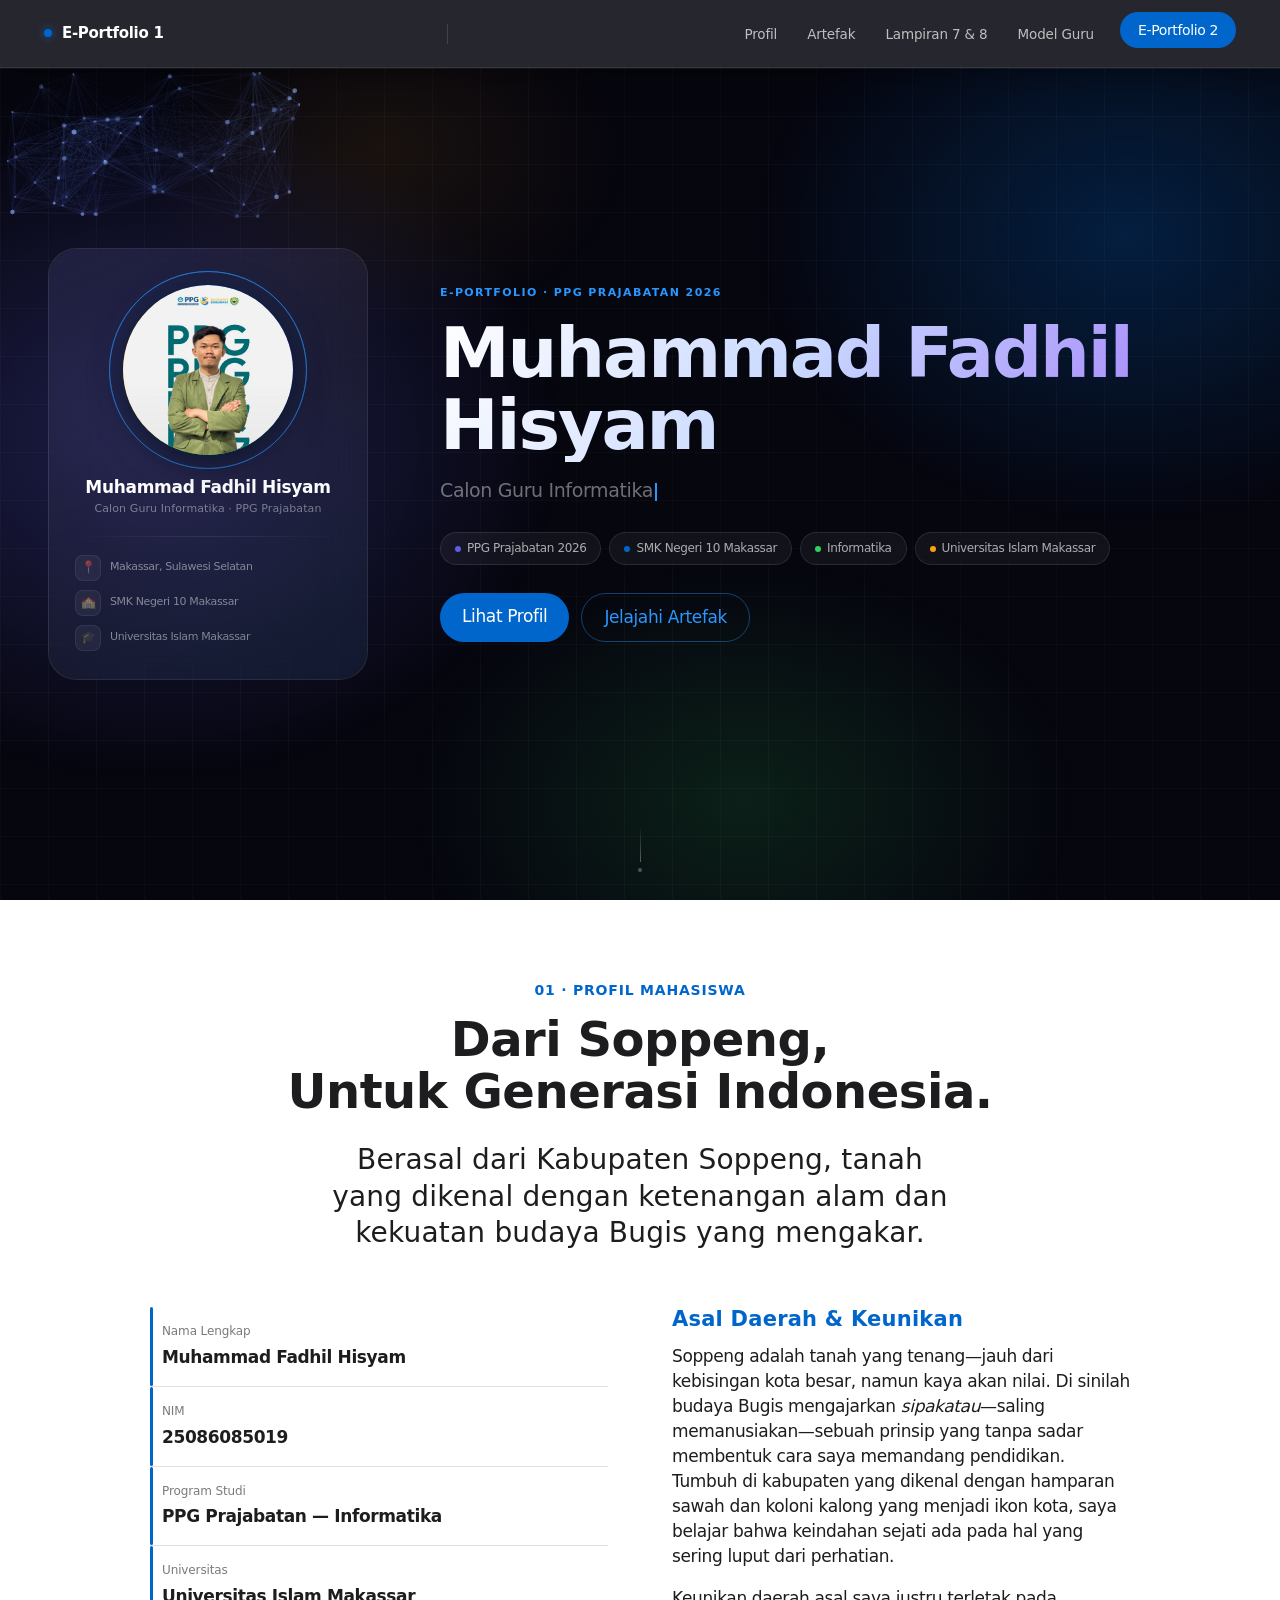
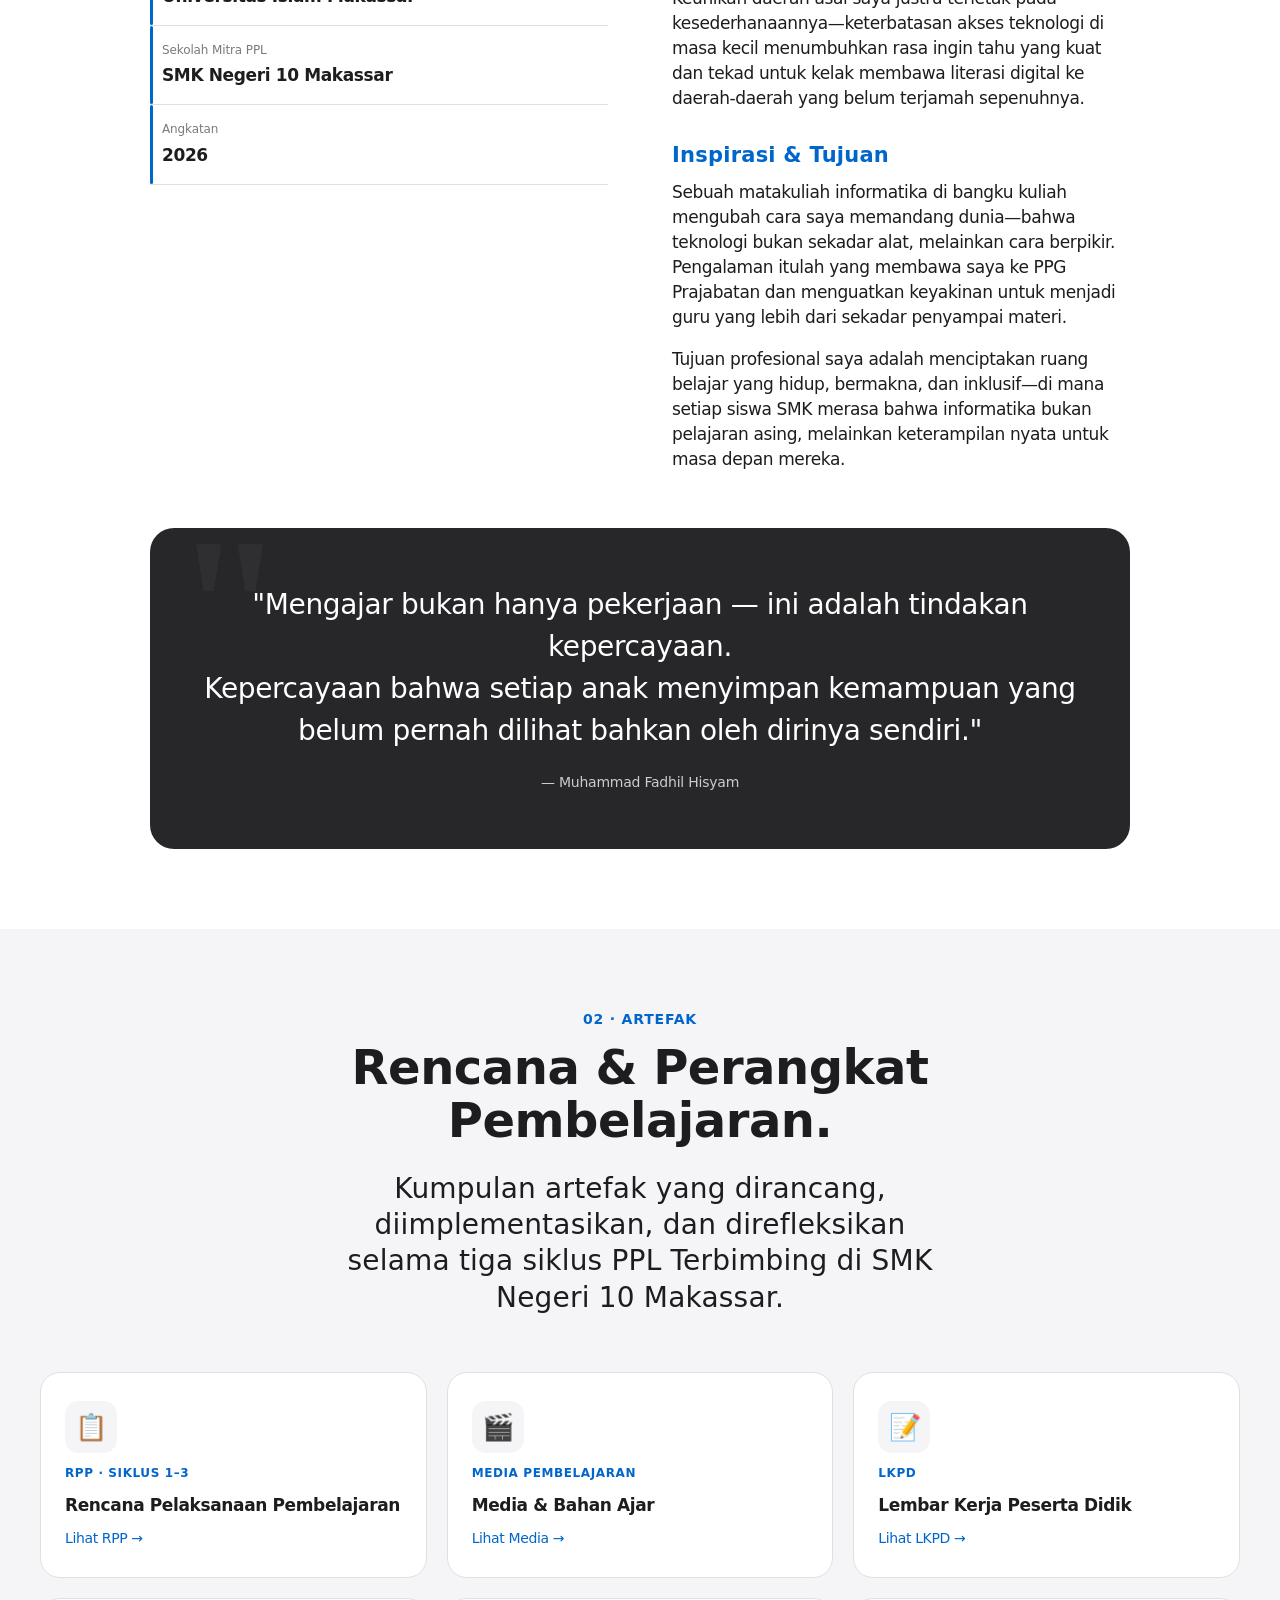
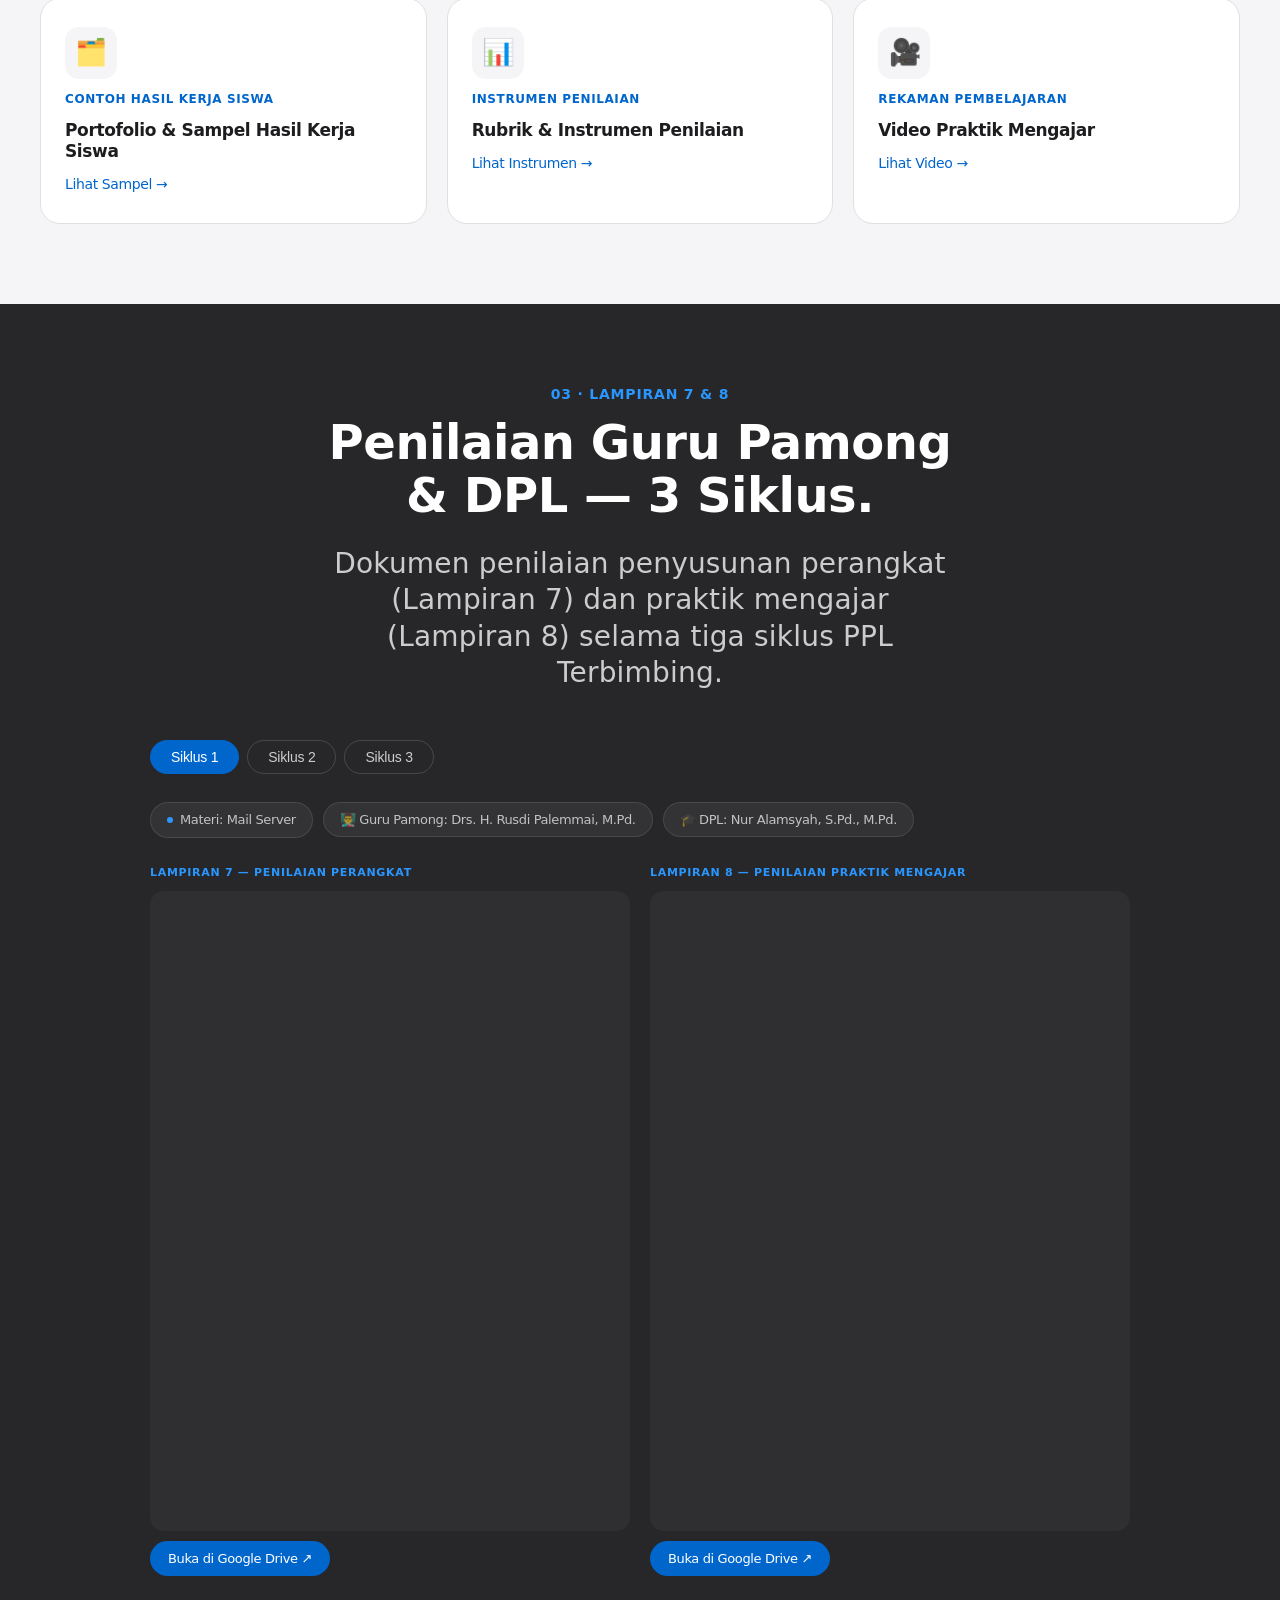
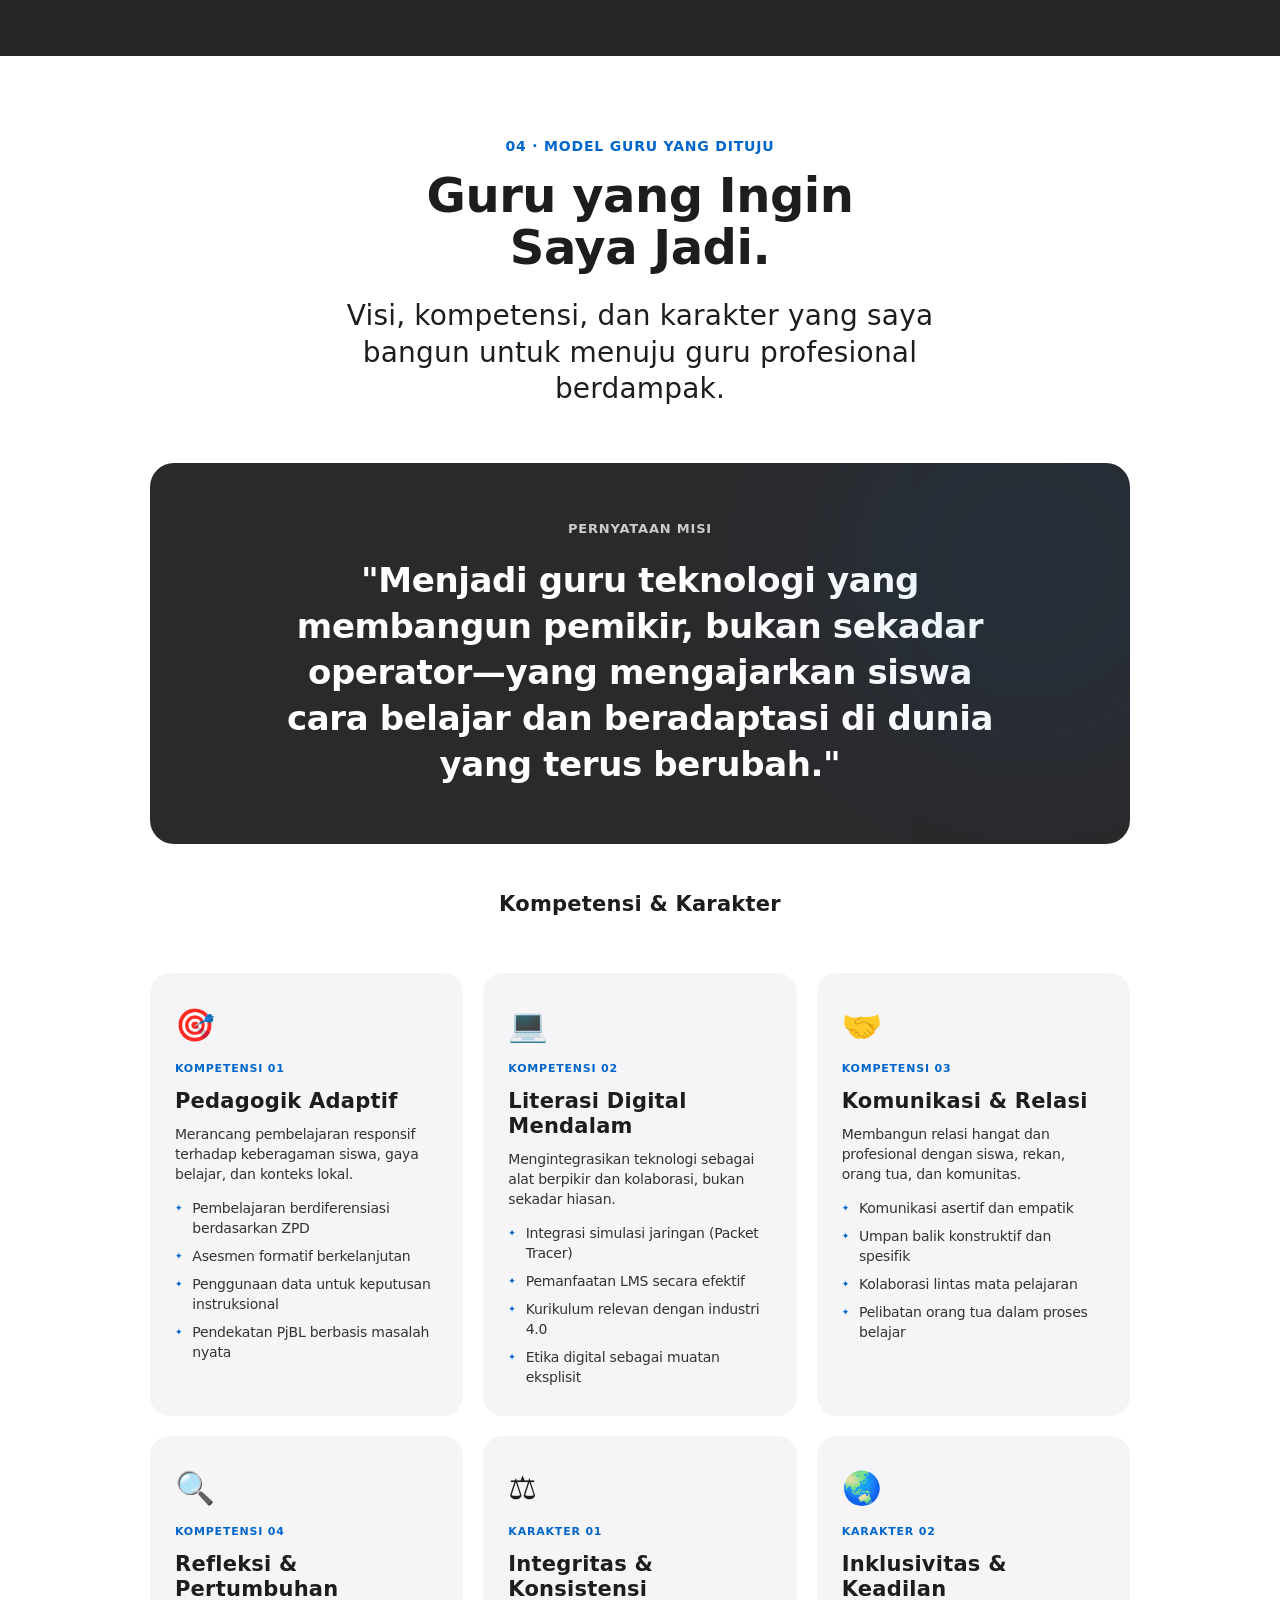
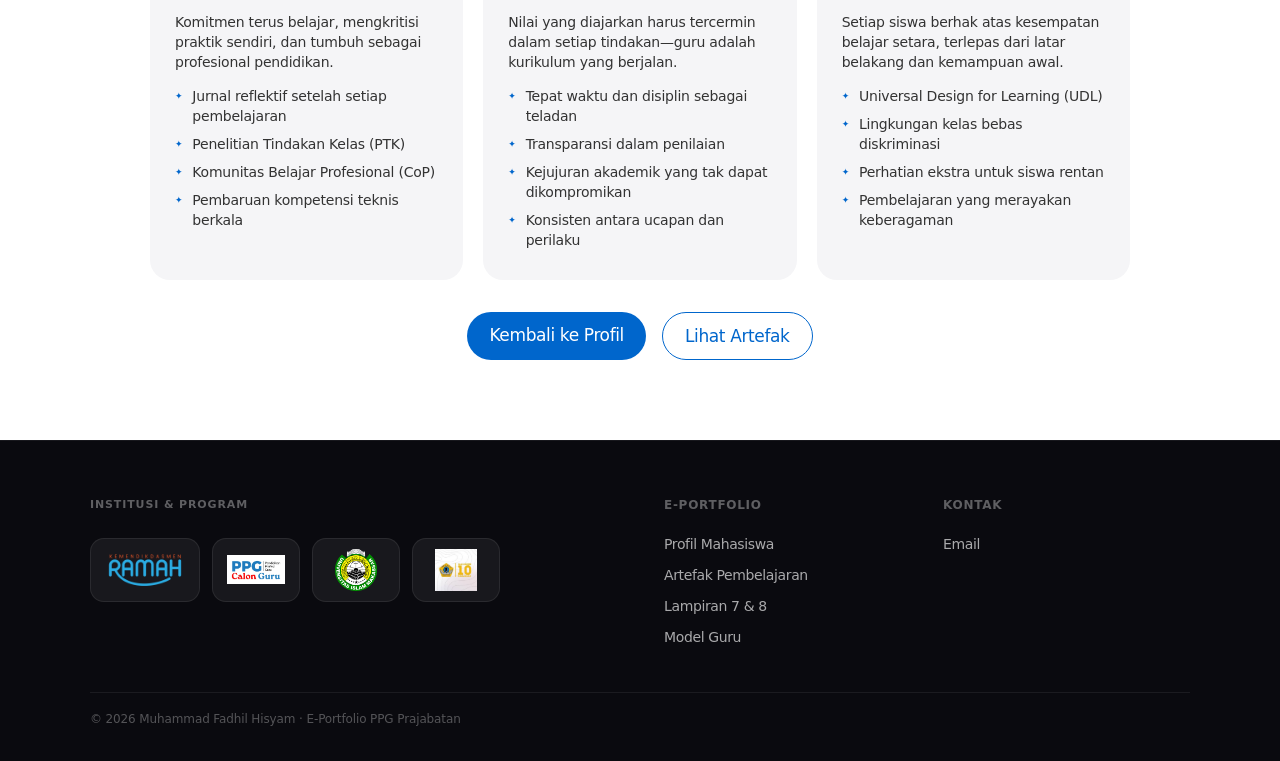
==== eporto1/index.html @ 87efbf4c "Lampiran 7 & 8: pasang PDF viewer + link Google Drive untuk semua siklus https://claude.ai/code/sess" ====
<!DOCTYPE html>
<html lang="id">
<head>
  <meta charset="UTF-8" />
  <meta name="viewport" content="width=device-width, initial-scale=1.0" />
  <title>E-Portfolio 1 — Muhammad Fadhil Hisyam</title>
  <style>
    *, *::before, *::after { box-sizing: border-box; margin: 0; padding: 0; }

    :root {
      --primary: #0066cc;
      --primary-focus: #0071e3;
      --primary-on-dark: #2997ff;
      --ink: #1d1d1f;
      --body-muted: #cccccc;
      --ink-muted-80: #333333;
      --ink-muted-48: #7a7a7a;
      --divider-soft: #f0f0f0;
      --hairline: #e0e0e0;
      --canvas: #ffffff;
      --canvas-parchment: #f5f5f7;
      --surface-pearl: #fafafc;
      --surface-tile-1: #272729;
      --surface-tile-2: #2a2a2c;
      --surface-black: #000000;
      --on-dark: #ffffff;
      --ease-out: cubic-bezier(0.25, 0.46, 0.45, 0.94);
      --ease-spring: cubic-bezier(0.34, 1.56, 0.64, 1);
    }

    html { scroll-behavior: smooth; }

    body {
      font-family: "SF Pro Text", system-ui, -apple-system, BlinkMacSystemFont, sans-serif;
      font-size: 17px;
      font-weight: 400;
      line-height: 1.47;
      letter-spacing: -0.374px;
      color: var(--ink);
      background: var(--canvas);
      -webkit-font-smoothing: antialiased;
      overflow-x: hidden;
    }

    /* ──────────────────────────────────────
       SCROLL ANIMATION SYSTEM
    ────────────────────────────────────── */
    .reveal {
      opacity: 0;
      transform: translateY(32px);
      transition: opacity 0.7s var(--ease-out), transform 0.7s var(--ease-out);
    }
    .reveal.visible {
      opacity: 1;
      transform: translateY(0);
    }
    .reveal-left {
      opacity: 0;
      transform: translateX(-40px);
      transition: opacity 0.7s var(--ease-out), transform 0.7s var(--ease-out);
    }
    .reveal-left.visible { opacity: 1; transform: translateX(0); }
    .reveal-right {
      opacity: 0;
      transform: translateX(40px);
      transition: opacity 0.7s var(--ease-out), transform 0.7s var(--ease-out);
    }
    .reveal-right.visible { opacity: 1; transform: translateX(0); }
    .reveal-scale {
      opacity: 0;
      transform: scale(0.92);
      transition: opacity 0.65s var(--ease-out), transform 0.65s var(--ease-spring);
    }
    .reveal-scale.visible { opacity: 1; transform: scale(1); }

    /* Stagger delays */
    .d1 { transition-delay: 0.05s; }
    .d2 { transition-delay: 0.12s; }
    .d3 { transition-delay: 0.19s; }
    .d4 { transition-delay: 0.26s; }
    .d5 { transition-delay: 0.33s; }
    .d6 { transition-delay: 0.40s; }

    /* ──────────────────────────────────────
       GLOBAL NAV
    ────────────────────────────────────── */
    .global-nav {
      position: fixed;
      top: 0; left: 0; right: 0;
      z-index: 1000;
      background: rgba(8,8,18,0.88);
      backdrop-filter: saturate(200%) blur(28px);
      -webkit-backdrop-filter: saturate(200%) blur(28px);
      height: 68px;
      display: flex;
      align-items: center;
      justify-content: space-between;
      padding: 0 44px;
      transition: background 0.35s, box-shadow 0.35s;
      border-bottom: 1px solid rgba(255,255,255,0.07);
      box-shadow: 0 1px 0 rgba(255,255,255,0.04), 0 8px 32px rgba(0,0,0,0.35);
    }
    .global-nav.solid {
      background: rgba(8,8,18,0.97);
      box-shadow: 0 1px 0 rgba(255,255,255,0.06), 0 12px 40px rgba(0,0,0,0.5);
    }
    .global-nav__brand {
      color: var(--on-dark);
      font-size: 15px;
      font-weight: 700;
      letter-spacing: -0.3px;
      text-decoration: none;
      flex-shrink: 0;
      display: flex;
      align-items: center;
      gap: 10px;
    }
    .global-nav__brand::before {
      content: '';
      display: block;
      width: 8px; height: 8px;
      border-radius: 50%;
      background: var(--primary);
      box-shadow: 0 0 8px rgba(0,102,204,0.8);
      flex-shrink: 0;
    }
    .global-nav__divider {
      width: 1px;
      height: 20px;
      background: rgba(255,255,255,0.12);
      margin: 0 4px;
    }
    .global-nav__links {
      display: flex;
      gap: 6px;
      list-style: none;
      align-items: center;
    }
    .global-nav__links li a:not(.btn-pill) {
      color: rgba(255,255,255,0.7);
      font-size: 13.5px;
      letter-spacing: -0.15px;
      text-decoration: none;
      padding: 6px 12px;
      border-radius: 8px;
      transition: color 0.2s, background 0.2s;
    }
    .global-nav__links li a:not(.btn-pill):hover {
      color: #fff;
      background: rgba(255,255,255,0.08);
    }
    .global-nav__links .btn-pill { margin-left: 8px; }
    @media (max-width: 768px) { .global-nav__links { display: none; } }
    @media (max-width: 768px) { .global-nav { padding: 0 22px; } }

    /* ──────────────────────────────────────
       BUTTONS
    ────────────────────────────────────── */
    .btn-pill {
      display: inline-block;
      background: var(--primary);
      color: #fff;
      font-size: 17px;
      font-weight: 400;
      letter-spacing: -0.374px;
      padding: 11px 22px;
      border-radius: 9999px;
      text-decoration: none;
      border: none;
      cursor: pointer;
      transition: background 0.2s, transform 0.15s var(--ease-spring), box-shadow 0.2s;
      position: relative;
      overflow: hidden;
    }
    .btn-pill::after {
      content: '';
      position: absolute;
      inset: 0;
      background: rgba(255,255,255,0);
      transition: background 0.15s;
    }
    .btn-pill:hover { background: var(--primary-focus); box-shadow: 0 4px 16px rgba(0,102,204,0.35); }
    .btn-pill:active { transform: scale(0.95); }
    .btn-pill--ghost {
      background: transparent;
      color: var(--primary);
      border: 1px solid var(--primary);
    }
    .btn-pill--ghost:hover { background: rgba(0,102,204,0.06); box-shadow: none; }
    .btn-pill--sm { font-size: 14px; padding: 8px 18px; }

    /* ──────────────────────────────────────
       TILES
    ────────────────────────────────────── */
    .tile {
      width: 100%;
      padding: 80px 22px;
      text-align: center;
    }
    .tile--light  { background: var(--canvas); }
    .tile--parch  { background: var(--canvas-parchment); }
    .tile--dark   { background: var(--surface-tile-1); color: var(--on-dark); }
    .tile--dark-2 { background: var(--surface-tile-2); color: var(--on-dark); }
    .tile__inner  { max-width: 980px; margin: 0 auto; }
    .tile__inner--wide { max-width: 1200px; margin: 0 auto; }
    @media (max-width: 640px) { .tile { padding: 56px 20px; } }

    /* ──────────────────────────────────────
       TYPOGRAPHY
    ────────────────────────────────────── */
    .hero-display {
      font-family: "SF Pro Display", system-ui, -apple-system, sans-serif;
      font-size: clamp(38px, 6vw, 72px);
      font-weight: 600;
      line-height: 1.07;
      letter-spacing: -0.03em;
    }
    .display-lg {
      font-family: "SF Pro Display", system-ui, -apple-system, sans-serif;
      font-size: clamp(28px, 4vw, 48px);
      font-weight: 600;
      line-height: 1.1;
      letter-spacing: -0.01em;
    }
    .display-md {
      font-family: "SF Pro Text", system-ui, -apple-system, sans-serif;
      font-size: clamp(22px, 3vw, 34px);
      font-weight: 600;
      line-height: 1.35;
      letter-spacing: -0.374px;
    }
    .lead {
      font-family: "SF Pro Display", system-ui, -apple-system, sans-serif;
      font-size: clamp(20px, 2.5vw, 28px);
      font-weight: 400;
      line-height: 1.3;
      letter-spacing: 0.196px;
    }
    .tagline {
      font-family: "SF Pro Display", system-ui, -apple-system, sans-serif;
      font-size: 21px;
      font-weight: 600;
      line-height: 1.19;
      letter-spacing: 0.231px;
    }
    .body-strong { font-weight: 600; letter-spacing: -0.374px; }
    .caption { font-size: 14px; line-height: 1.43; letter-spacing: -0.224px; }
    .caption-strong { font-size: 14px; font-weight: 600; line-height: 1.29; letter-spacing: -0.224px; }
    .fine-print { font-size: 12px; line-height: 1.0; letter-spacing: -0.12px; color: var(--ink-muted-48); }
    .eyebrow {
      font-size: 14px;
      font-weight: 600;
      letter-spacing: 0.8px;
      text-transform: uppercase;
      color: var(--primary);
      margin-bottom: 12px;
    }
    .eyebrow--dark { color: var(--primary-on-dark); }

    .mt-xs  { margin-top: 8px; }
    .mt-sm  { margin-top: 12px; }
    .mt-md  { margin-top: 17px; }
    .mt-lg  { margin-top: 24px; }
    .mt-xl  { margin-top: 32px; }
    .mt-xxl { margin-top: 48px; }

    .cta-row {
      display: flex;
      gap: 16px;
      justify-content: center;
      flex-wrap: wrap;
      margin-top: 32px;
    }

    /* ──────────────────────────────────────
       HERO — SPLIT + MESH + PARTICLES
    ────────────────────────────────────── */
    .hero {
      margin-top: 68px;
      min-height: calc(100vh - 68px);
      background: #06060f;
      color: var(--on-dark);
      display: flex;
      align-items: center;
      justify-content: center;
      padding: 60px 48px 100px;
      position: relative;
      overflow: hidden;
    }

    /* Layer 0 — canvas particles */
    #heroCanvas {
      position: absolute;
      inset: 0;
      pointer-events: none;
      z-index: 0;
    }

    /* Layer 1 — gradient mesh overlay */
    .hero__mesh {
      position: absolute;
      inset: 0;
      z-index: 1;
      pointer-events: none;
      background:
        radial-gradient(ellipse 55% 70% at 12% 45%, rgba(88,86,214,0.30) 0%, transparent 58%),
        radial-gradient(ellipse 50% 60% at 88% 20%, rgba(0,102,204,0.26) 0%, transparent 58%),
        radial-gradient(ellipse 45% 50% at 58% 88%, rgba(48,209,88,0.13) 0%, transparent 58%),
        radial-gradient(ellipse 35% 40% at 30% 10%, rgba(255,159,10,0.08) 0%, transparent 55%);
      animation: mesh-breathe 9s ease-in-out infinite;
    }
    @keyframes mesh-breathe {
      0%,100% { opacity: 1; }
      50%      { opacity: 0.65; }
    }

    /* Layer 2 — subtle grid */
    .hero::before {
      content: '';
      position: absolute;
      inset: 0;
      background-image:
        linear-gradient(rgba(255,255,255,0.022) 1px, transparent 1px),
        linear-gradient(90deg, rgba(255,255,255,0.022) 1px, transparent 1px);
      background-size: 48px 48px;
      z-index: 2;
      pointer-events: none;
    }

    /* Parallax layer */
    .hero__parallax {
      position: relative;
      z-index: 10;
      width: 100%;
      max-width: 1200px;
      will-change: transform;
    }

    /* ── SPLIT LAYOUT ── */
    .hero__split {
      display: flex;
      align-items: center;
      gap: 72px;
    }

    /* ── LEFT: GLASS PROFILE CARD ── */
    .hero__left {
      flex-shrink: 0;
      width: 320px;
    }
    .hero__card {
      background: rgba(255,255,255,0.042);
      border: 1px solid rgba(255,255,255,0.09);
      backdrop-filter: blur(28px);
      -webkit-backdrop-filter: blur(28px);
      border-radius: 28px;
      padding: 36px 26px 28px;
      text-align: center;
      position: relative;
      overflow: hidden;
      transition: box-shadow 0.35s;
    }
    .hero__card::before {
      content: '';
      position: absolute;
      inset: 0; border-radius: inherit; pointer-events: none;
      background: linear-gradient(155deg, rgba(88,86,214,0.09) 0%, transparent 45%, rgba(0,102,204,0.07) 100%);
    }

    /* Avatar assembly */
    .hero__avatar-wrap {
      position: relative;
      width: 170px; height: 170px;
      margin: 0 auto 22px;
    }
    .hero__pulse {
      position: absolute;
      inset: -14px; border-radius: 50%;
      border: 1px solid rgba(41,151,255,0.38);
      animation: pulse-ring 2.7s ease-out infinite;
    }
    .hero__pulse:nth-child(2) { animation-delay: 0.9s; }
    .hero__pulse:nth-child(3) { animation-delay: 1.8s; }
    @keyframes pulse-ring {
      0%   { transform: scale(0.82); opacity: 0.9; }
      100% { transform: scale(1.58); opacity: 0;   }
    }
    .hero__avatar-glow {
      position: absolute;
      inset: -22px; border-radius: 50%;
      background: radial-gradient(circle, rgba(88,86,214,0.42) 0%, rgba(0,102,204,0.18) 40%, transparent 70%);
      animation: glow-breathe 3.4s ease-in-out infinite;
      z-index: 0;
    }
    @keyframes glow-breathe {
      0%,100% { opacity: 0.52; transform: scale(0.93); }
      50%      { opacity: 1;    transform: scale(1.09); }
    }
    .hero__avatar {
      position: relative; z-index: 1;
      width: 170px; height: 170px; border-radius: 50%;
      background: linear-gradient(145deg, #1e1e2e, #0c0c18);
      display: flex; align-items: center; justify-content: center;
      font-size: 38px; font-weight: 300; color: rgba(255,255,255,0.5);
      box-shadow: 0 8px 32px rgba(0,0,0,0.55), inset 0 1px 0 rgba(255,255,255,0.06);
      overflow: hidden;
    }
    .hero__avatar img {
      width: 100%; height: 100%; object-fit: cover; border-radius: 50%;
      display: block;
    }
    .hero__avatar::before {
      content: '';
      position: absolute; inset: -3px; border-radius: 50%;
      background: conic-gradient(from 0deg, #0066cc 0%, #5e5ce6 25%, #30d158 50%, #ff9f0a 75%, #0066cc 100%);
      z-index: -1;
      animation: spin-ring 5s linear infinite;
    }
    .hero__avatar::after {
      content: '';
      position: absolute; inset: -7px; border-radius: 50%;
      background: conic-gradient(from 0deg, #0066cc, #5e5ce6, #30d158, #ff9f0a, #0066cc);
      z-index: -2; opacity: 0.36; filter: blur(11px);
      animation: spin-ring 5s linear infinite;
    }
    @keyframes spin-ring { to { transform: rotate(360deg); } }

    .hero__card-name {
      font-family: "SF Pro Display", system-ui, -apple-system, sans-serif;
      font-size: 17px; font-weight: 700; color: #fff;
      letter-spacing: -0.3px; line-height: 1.2;
    }
    .hero__card-role {
      font-size: 11px; color: rgba(255,255,255,0.42);
      margin-top: 4px; letter-spacing: 0.1px;
    }
    .hero__card-rule {
      height: 1px;
      background: linear-gradient(90deg, transparent, rgba(255,255,255,0.09), transparent);
      margin: 18px 0;
    }
    .hero__card-meta { display: flex; flex-direction: column; gap: 9px; }
    .hero__card-meta-item {
      display: flex; align-items: center; gap: 9px;
      font-size: 11px; color: rgba(255,255,255,0.48); text-align: left;
    }
    .hero__card-meta-icon {
      width: 26px; height: 26px; border-radius: 8px; flex-shrink: 0;
      background: rgba(255,255,255,0.05);
      border: 1px solid rgba(255,255,255,0.07);
      display: flex; align-items: center; justify-content: center; font-size: 12px;
    }
    .hero__status {
      display: inline-flex; align-items: center; gap: 6px;
      background: rgba(48,209,88,0.09);
      border: 1px solid rgba(48,209,88,0.24);
      border-radius: 9999px; padding: 5px 12px;
      font-size: 11px; color: #30d158; margin-top: 14px;
    }
    .hero__status-dot {
      width: 6px; height: 6px; border-radius: 50%; background: #30d158;
      animation: status-pulse 2.2s ease-in-out infinite;
    }
    @keyframes status-pulse {
      0%,100% { box-shadow: 0 0 0 0 rgba(48,209,88,0.5); }
      50%      { box-shadow: 0 0 0 5px rgba(48,209,88,0); }
    }

    /* ── RIGHT: TEXT CONTENT ── */
    .hero__right { flex: 1; min-width: 0; }

    .hero__eyebrow {
      font-size: 11px; font-weight: 700;
      letter-spacing: 1.4px; text-transform: uppercase;
      color: var(--primary-on-dark); margin-bottom: 16px;
      opacity: 0; transform: translateY(14px);
      transition: opacity 0.6s var(--ease-out), transform 0.6s var(--ease-out);
    }
    .hero__eyebrow.show { opacity: 1; transform: none; }

    .hero__name {
      font-family: "SF Pro Display", system-ui, -apple-system, sans-serif;
      font-size: clamp(38px, 5.5vw, 70px);
      font-weight: 700; line-height: 1.03; letter-spacing: -0.03em;
      background: linear-gradient(118deg,
        #ffffff 0%, #c8d8ff 18%, #a78bfa 36%,
        #ffffff 50%, #93c5fd 66%, #c8d8ff 82%, #ffffff 100%);
      background-size: 260% 100%;
      -webkit-background-clip: text; -webkit-text-fill-color: transparent;
      background-clip: text;
      animation: shimmer-name 6s linear infinite;
      opacity: 0; transform: translateY(30px);
      transition: opacity 0.9s var(--ease-out), transform 0.9s var(--ease-out);
    }
    .hero__name.show { opacity: 1; transform: none; }
    @keyframes shimmer-name {
      0%   { background-position: 100% 0; }
      100% { background-position: -100% 0; }
    }

    .hero__sub {
      font-size: clamp(15px, 1.8vw, 19px); font-weight: 300;
      line-height: 1.55; color: rgba(255,255,255,0.42);
      margin-top: 14px; min-height: 1.8em;
      opacity: 0; transition: opacity 0.6s var(--ease-out);
    }
    .hero__sub.show { opacity: 1; }
    .hero__cursor {
      display: inline-block; width: 2px; height: 0.9em;
      background: var(--primary-on-dark); vertical-align: text-bottom; margin-left: 2px;
      animation: cur-blink 0.72s step-end infinite;
    }
    @keyframes cur-blink { 50% { opacity: 0; } }

    .hero__badges {
      display: flex; gap: 8px; flex-wrap: wrap;
      margin-top: 22px;
    }
    .hero__badge {
      display: inline-flex; align-items: center; gap: 6px;
      background: rgba(255,255,255,0.052);
      border: 1px solid rgba(255,255,255,0.1);
      backdrop-filter: blur(10px); -webkit-backdrop-filter: blur(10px);
      border-radius: 9999px; padding: 7px 14px;
      font-size: 12px; font-weight: 500;
      color: rgba(255,255,255,0.65); white-space: nowrap;
      cursor: default;
      opacity: 0; transform: translateY(14px) scale(0.93);
      transition: opacity 0.45s var(--ease-out), transform 0.48s var(--ease-spring),
                  background 0.22s, border-color 0.22s, color 0.22s, box-shadow 0.22s;
    }
    .hero__badge.show { opacity: 1; transform: none; }
    .hero__badge:hover {
      background: rgba(41,151,255,0.14);
      border-color: rgba(41,151,255,0.38);
      color: #fff;
      box-shadow: 0 0 18px rgba(41,151,255,0.22);
    }
    .hero__badge-dot { width: 6px; height: 6px; border-radius: 50%; flex-shrink: 0; }

    .hero__cta {
      display: flex; gap: 12px; flex-wrap: wrap;
      margin-top: 28px;
      opacity: 0; transform: translateY(14px);
      transition: opacity 0.6s var(--ease-out), transform 0.6s var(--ease-out);
    }
    .hero__cta.show { opacity: 1; transform: none; }

    .hero__stats {
      display: flex; gap: 10px; flex-wrap: wrap;
      margin-top: 32px;
      opacity: 0; transform: translateY(18px);
      transition: opacity 0.7s var(--ease-out), transform 0.7s var(--ease-out);
    }
    .hero__stats.show { opacity: 1; transform: none; }
    .hero__stat {
      background: rgba(255,255,255,0.044);
      border: 1px solid rgba(255,255,255,0.08);
      backdrop-filter: blur(14px); -webkit-backdrop-filter: blur(14px);
      border-radius: 16px; padding: 16px 22px;
      text-align: center; min-width: 92px; cursor: default;
      transition: background 0.25s, transform 0.28s var(--ease-spring),
                  border-color 0.25s, box-shadow 0.25s;
    }
    .hero__stat:hover {
      background: rgba(41,151,255,0.1);
      border-color: rgba(41,151,255,0.28);
      transform: translateY(-6px);
      box-shadow: 0 14px 36px rgba(0,0,0,0.3), 0 0 22px rgba(41,151,255,0.14);
    }
    .hero__stat__num {
      font-family: "SF Pro Display", system-ui, sans-serif;
      font-size: 30px; font-weight: 700; letter-spacing: -0.03em;
      color: #fff; line-height: 1;
    }
    .hero__stat__label {
      font-size: 9px; font-weight: 600;
      color: rgba(255,255,255,0.36); margin-top: 5px;
      letter-spacing: 0.5px; text-transform: uppercase;
    }

    /* Scroll indicator */
    .scroll-indicator {
      position: absolute; bottom: 28px; left: 50%;
      transform: translateX(-50%);
      display: flex; flex-direction: column; align-items: center; gap: 6px;
      z-index: 12; transition: opacity 0.4s;
    }
    .scroll-indicator__line {
      width: 1px; height: 36px;
      background: linear-gradient(to bottom, transparent, rgba(255,255,255,0.32));
      animation: s-line 2s ease-in-out infinite;
    }
    .scroll-indicator__dot {
      width: 4px; height: 4px; border-radius: 50%;
      background: rgba(255,255,255,0.28);
      animation: s-dot 2s ease-in-out infinite;
    }
    @keyframes s-line {
      0%,100% { opacity: 0.3; transform: scaleY(0.7); }
      50%      { opacity: 0.9; transform: scaleY(1) translateY(4px); }
    }
    @keyframes s-dot {
      0%,100% { opacity: 0.3; }
      50%      { opacity: 1; }
    }

    /* ── RESPONSIVE ── */
    @media (max-width: 900px) {
      .hero__split { flex-direction: column; gap: 36px; text-align: center; }
      .hero__left { width: 100%; max-width: 300px; }
      .hero__card-meta-item { justify-content: center; }
      .hero__badges, .hero__cta, .hero__stats { justify-content: center; }
    }
    @media (max-width: 640px) {
      .hero { padding: 48px 20px 96px; }
    }

    /* ──────────────────────────────────────
       PROFIL
    ────────────────────────────────────── */
    .profile-grid {
      display: grid;
      grid-template-columns: 1fr 1fr;
      gap: 64px;
      text-align: left;
      margin-top: 56px;
    }
    @media (max-width: 734px) { .profile-grid { grid-template-columns: 1fr; gap: 32px; } }

    .info-row {
      display: flex;
      flex-direction: column;
      gap: 4px;
      padding: 16px 0;
      border-bottom: 1px solid var(--hairline);
      position: relative;
    }
    .info-row::before {
      content: '';
      position: absolute;
      left: 0; top: 0; bottom: 0;
      width: 3px;
      background: var(--primary);
      border-radius: 9999px;
      transform: scaleY(0);
      transform-origin: top;
      transition: transform 0.4s var(--ease-out);
    }
    .info-row.visible::before { transform: scaleY(1); }
    .info-row__label { font-size: 12px; color: var(--ink-muted-48); letter-spacing: -0.12px; padding-left: 12px; }
    .info-row__value { font-weight: 600; letter-spacing: -0.374px; padding-left: 12px; }

    .blockquote {
      margin-top: 56px;
      background: var(--surface-tile-1);
      border-radius: 24px;
      padding: 56px 48px;
      text-align: center;
      position: relative;
      overflow: hidden;
    }
    .blockquote::before {
      content: '"';
      position: absolute;
      top: -20px; left: 24px;
      font-size: 200px;
      font-family: Georgia, serif;
      font-weight: 700;
      color: rgba(255,255,255,0.04);
      line-height: 1;
      pointer-events: none;
    }
    .blockquote__text {
      font-family: "SF Pro Display", system-ui, sans-serif;
      font-size: clamp(20px, 3vw, 28px);
      font-weight: 300;
      line-height: 1.5;
      color: var(--on-dark);
      position: relative;
      z-index: 1;
    }
    .blockquote__author {
      margin-top: 20px;
      font-size: 14px;
      color: var(--body-muted);
      letter-spacing: -0.224px;
    }

    /* ──────────────────────────────────────
       ARTIFACT CARDS
    ────────────────────────────────────── */
    .artifact-grid {
      display: grid;
      grid-template-columns: repeat(3, 1fr);
      gap: 20px;
      margin-top: 56px;
      text-align: left;
    }
    @media (max-width: 1024px) { .artifact-grid { grid-template-columns: repeat(2,1fr); } }
    @media (max-width: 640px)  { .artifact-grid { grid-template-columns: 1fr; } }

    .artifact-card {
      background: var(--canvas);
      border: 1px solid var(--hairline);
      border-radius: 20px;
      padding: 28px 24px;
      display: flex;
      flex-direction: column;
      gap: 12px;
      transition: transform 0.3s var(--ease-spring), box-shadow 0.3s, border-color 0.3s;
      cursor: pointer;
    }
    .artifact-card:hover {
      transform: translateY(-6px);
      box-shadow: 0 20px 48px rgba(0,0,0,0.1);
      border-color: transparent;
    }
    .artifact-card__icon {
      width: 52px;
      height: 52px;
      border-radius: 14px;
      background: var(--canvas-parchment);
      display: flex;
      align-items: center;
      justify-content: center;
      font-size: 26px;
      transition: transform 0.3s var(--ease-spring);
    }
    .artifact-card:hover .artifact-card__icon { transform: scale(1.12) rotate(-4deg); }
    .artifact-card__type {
      font-size: 12px;
      font-weight: 600;
      letter-spacing: 0.6px;
      text-transform: uppercase;
      color: var(--primary);
    }
    .artifact-card__title { font-size: 17px; font-weight: 600; line-height: 1.24; letter-spacing: -0.374px; }
    .artifact-card__desc { font-size: 14px; color: var(--ink-muted-80); line-height: 1.43; letter-spacing: -0.224px; flex: 1; }

    .analysis-block {
      background: var(--canvas-parchment);
      border-radius: 12px;
      padding: 16px 18px;
      border-left: 3px solid var(--primary);
    }
    .analysis-block__label {
      font-size: 11px;
      font-weight: 600;
      letter-spacing: 0.6px;
      text-transform: uppercase;
      color: var(--primary);
      margin-bottom: 6px;
    }
    .analysis-block__text { font-size: 13px; color: var(--ink-muted-80); line-height: 1.5; letter-spacing: -0.2px; }

    .tag-row { display: flex; gap: 6px; flex-wrap: wrap; }
    .tag {
      font-size: 12px;
      background: var(--canvas-parchment);
      color: var(--ink-muted-80);
      border-radius: 9999px;
      padding: 4px 10px;
      letter-spacing: -0.12px;
    }
    .tag--blue { background: rgba(0,102,204,0.08); color: var(--primary); }
    .artifact-link {
      color: var(--primary);
      font-size: 14px;
      text-decoration: none;
      display: inline-flex;
      align-items: center;
      gap: 4px;
      transition: gap 0.2s;
    }
    .artifact-link:hover { gap: 8px; }
    .artifact-link::after { content: "→"; }

    /* Video placeholder */
    .video-embed {
      border-radius: 12px;
      overflow: hidden;
      aspect-ratio: 16/9;
      background: var(--surface-tile-1);
    }
    .video-embed iframe {
      width: 100%;
      height: 100%;
      display: block;
    }

    /* ──────────────────────────────────────
       ASSESSMENT / LAMPIRAN
    ────────────────────────────────────── */
    .cycle-tabs {
      display: flex;
      gap: 8px;
      margin-bottom: 28px;
      flex-wrap: wrap;
    }
    .cycle-tab {
      padding: 8px 20px;
      border-radius: 9999px;
      font-size: 14px;
      letter-spacing: -0.224px;
      border: 1px solid rgba(255,255,255,0.15);
      color: var(--body-muted);
      cursor: pointer;
      background: transparent;
      transition: background 0.2s, color 0.2s, border-color 0.2s, transform 0.15s var(--ease-spring);
    }
    .cycle-tab:hover { transform: scale(1.04); border-color: rgba(255,255,255,0.3); }
    .cycle-tab.active {
      background: var(--primary);
      color: #fff;
      border-color: var(--primary);
    }

    .cycle-panel {
      display: none;
      animation: panel-in 0.4s var(--ease-out) forwards;
    }
    .cycle-panel.active { display: block; }
    @keyframes panel-in {
      from { opacity: 0; transform: translateY(12px); }
      to   { opacity: 1; transform: translateY(0); }
    }

    .assessment-table {
      width: 100%;
      border-collapse: collapse;
      font-size: 14px;
    }
    .assessment-table th {
      background: rgba(255,255,255,0.06);
      color: var(--body-muted);
      font-size: 11px;
      font-weight: 600;
      letter-spacing: 0.6px;
      text-transform: uppercase;
      padding: 10px 16px;
      text-align: left;
      border-bottom: 1px solid rgba(255,255,255,0.08);
    }
    .assessment-table td {
      padding: 13px 16px;
      color: var(--on-dark);
      border-bottom: 1px solid rgba(255,255,255,0.05);
      line-height: 1.4;
      transition: background 0.15s;
    }
    .assessment-table tr:hover td { background: rgba(255,255,255,0.03); }
    .assessment-table tr:last-child td { border-bottom: none; }

    /* Animated score pill */
    .score-pill {
      display: inline-block;
      padding: 4px 12px;
      border-radius: 9999px;
      font-size: 13px;
      font-weight: 600;
      position: relative;
      overflow: hidden;
    }
    .score-pill::before {
      content: '';
      position: absolute;
      inset: 0;
      transform: scaleX(0);
      transform-origin: left;
      transition: transform 0.6s var(--ease-out);
      border-radius: inherit;
    }
    .score-pill.animated::before { transform: scaleX(1); }
    .score-pill--a { background: rgba(52,199,89,0.15); color: #34c759; }
    .score-pill--a::before { background: rgba(52,199,89,0.06); }
    .score-pill--b { background: rgba(255,204,0,0.15); color: #d4a000; }
    .score-pill--b::before { background: rgba(255,204,0,0.06); }

    /* Progress bars for score summary */
    .progress-wrap { margin-top: 24px; }
    .progress-item { margin-bottom: 16px; text-align: left; }
    .progress-item__header {
      display: flex;
      justify-content: space-between;
      margin-bottom: 6px;
      font-size: 13px;
      color: var(--body-muted);
    }
    .progress-bar {
      height: 6px;
      background: rgba(255,255,255,0.1);
      border-radius: 9999px;
      overflow: hidden;
    }
    .progress-bar__fill {
      height: 100%;
      background: var(--primary-on-dark);
      border-radius: 9999px;
      transform: scaleX(0);
      transform-origin: left;
      transition: transform 1s var(--ease-out);
    }
    .progress-bar__fill.animated { transform: scaleX(1); }

    .score-summary {
      background: rgba(255,255,255,0.04);
      border: 1px solid rgba(255,255,255,0.08);
      border-radius: 16px;
      padding: 24px;
      margin-top: 24px;
    }
    .score-summary__title { font-size: 14px; font-weight: 600; color: var(--body-muted); margin-bottom: 16px; }

    /* ──────────────────────────────────────
       TIMELINE (tren skor)
    ────────────────────────────────────── */
    .trend-chart {
      display: flex;
      align-items: flex-end;
      gap: 12px;
      height: 80px;
      margin-top: 8px;
    }
    .trend-bar {
      flex: 1;
      border-radius: 6px 6px 0 0;
      background: var(--primary-on-dark);
      opacity: 0.7;
      transform: scaleY(0);
      transform-origin: bottom;
      transition: transform 0.6s var(--ease-out), opacity 0.3s;
    }
    .trend-bar.animated { transform: scaleY(1); }
    .trend-bar:hover { opacity: 1; }

    /* ──────────────────────────────────────
       MODEL GURU
    ────────────────────────────────────── */
    .model-grid {
      display: grid;
      grid-template-columns: repeat(3, 1fr);
      gap: 20px;
      margin-top: 56px;
      text-align: left;
    }
    @media (max-width: 834px) { .model-grid { grid-template-columns: 1fr 1fr; } }
    @media (max-width: 640px) { .model-grid { grid-template-columns: 1fr; } }

    .model-card {
      background: var(--canvas-parchment);
      border-radius: 20px;
      padding: 28px 24px;
      transition: transform 0.3s var(--ease-spring), box-shadow 0.3s;
      border: 1px solid transparent;
    }
    .model-card:hover {
      transform: translateY(-5px);
      box-shadow: 0 16px 40px rgba(0,0,0,0.08);
      border-color: rgba(0,102,204,0.15);
    }
    .model-card__num {
      font-size: 11px;
      font-weight: 600;
      letter-spacing: 0.8px;
      text-transform: uppercase;
      color: var(--primary);
      margin-bottom: 12px;
    }
    .model-card__icon {
      font-size: 32px;
      margin-bottom: 12px;
      display: block;
      transition: transform 0.3s var(--ease-spring);
    }
    .model-card:hover .model-card__icon { transform: scale(1.15) rotate(-5deg); }
    .model-card__title { font-size: 21px; font-weight: 600; line-height: 1.19; letter-spacing: 0.231px; margin-bottom: 10px; }
    .model-card__body { font-size: 14px; color: var(--ink-muted-80); line-height: 1.43; letter-spacing: -0.224px; }
    .competency-list { list-style: none; margin-top: 14px; display: flex; flex-direction: column; gap: 8px; }
    .competency-list li {
      display: flex;
      gap: 10px;
      font-size: 14px;
      color: var(--ink-muted-80);
      line-height: 1.43;
      letter-spacing: -0.224px;
    }
    .competency-list li::before {
      content: "✦";
      color: var(--primary);
      font-size: 9px;
      flex-shrink: 0;
      margin-top: 4px;
    }

    /* Mission banner */
    .mission-banner {
      background: var(--surface-tile-2);
      border-radius: 24px;
      padding: 56px 48px;
      margin-top: 56px;
      text-align: center;
      position: relative;
      overflow: hidden;
    }
    .mission-banner::before {
      content: '';
      position: absolute;
      width: 400px; height: 400px;
      background: var(--primary);
      border-radius: 50%;
      opacity: 0.08;
      filter: blur(80px);
      top: -100px; right: -100px;
      animation: drift 10s ease-in-out infinite;
    }
    .mission-banner__label {
      font-size: 13px;
      font-weight: 600;
      letter-spacing: 0.8px;
      text-transform: uppercase;
      color: var(--body-muted);
      margin-bottom: 20px;
    }

    /* ──────────────────────────────────────
       DIVIDERS
    ────────────────────────────────────── */
    .hairline {
      border: none;
      border-top: 1px solid var(--hairline);
      margin: 40px 0;
    }
    .hairline--dark { border-color: rgba(255,255,255,0.08); }

    /* ──────────────────────────────────────
       FOOTER
    ────────────────────────────────────── */
    footer {
      background: #0a0a0f;
      padding: 56px 28px 36px;
      border-top: 1px solid rgba(255,255,255,0.06);
    }
    .footer-inner {
      max-width: 1100px;
      margin: 0 auto;
      display: grid;
      grid-template-columns: 1fr 1fr;
      gap: 48px;
      align-items: start;
    }
    @media (max-width: 768px) { .footer-inner { grid-template-columns: 1fr; gap: 40px; } }

    /* left: institution logos */
    .footer-logos {
      display: flex;
      flex-direction: column;
      gap: 20px;
    }
    .footer-logos__eyebrow {
      font-size: 11px;
      font-weight: 600;
      letter-spacing: 0.08em;
      text-transform: uppercase;
      color: rgba(255,255,255,0.35);
      margin-bottom: 4px;
    }
    .footer-logo-grid {
      display: flex;
      flex-direction: row;
      align-items: center;
      gap: 12px;
      flex-wrap: nowrap;
    }
    .footer-logo-item {
      display: flex;
      align-items: center;
      justify-content: center;
      transition: opacity 0.2s, transform 0.2s;
    }
    .footer-logo-item:hover {
      opacity: 0.85;
      transform: translateY(-2px);
    }
    .footer-logo-item__img-wrap {
      display: flex;
      align-items: center;
      justify-content: center;
      background: rgba(255,255,255,0.06);
      border: 1px solid rgba(255,255,255,0.08);
      border-radius: 14px;
      padding: 10px 14px;
      width: 88px;
      height: 64px;
    }
    .footer-logo-item__img-wrap img {
      width: 100%;
      height: 100%;
      object-fit: contain;
      display: block;
    }
    .footer-logo-item--wide .footer-logo-item__img-wrap {
      width: 110px;
    }

    /* right: sitemap + kontak */
    .footer-right {
      display: grid;
      grid-template-columns: 1fr 1fr;
      gap: 32px;
    }
    @media (max-width: 480px) { .footer-right { grid-template-columns: 1fr; } }
    .footer-col__title {
      font-size: 12px;
      font-weight: 600;
      letter-spacing: 0.06em;
      text-transform: uppercase;
      color: rgba(255,255,255,0.35);
      margin-bottom: 14px;
    }
    .footer-col__links { list-style: none; display: flex; flex-direction: column; gap: 0; }
    .footer-col__links a {
      font-size: 14px;
      line-height: 2.2;
      color: rgba(255,255,255,0.65);
      text-decoration: none;
      transition: color 0.2s;
    }
    .footer-col__links a:hover { color: #fff; }

    .footer-legal {
      max-width: 1100px;
      margin: 40px auto 0;
      padding-top: 20px;
      border-top: 1px solid rgba(255,255,255,0.07);
      display: flex;
      justify-content: space-between;
      flex-wrap: wrap;
      gap: 8px;
    }
    .footer-legal .fine-print { color: rgba(255,255,255,0.3); }

    /* ──────────────────────────────────────
       FLOATING BACK-TO-TOP
    ────────────────────────────────────── */
    .back-top {
      position: fixed;
      bottom: 32px; right: 24px;
      width: 44px; height: 44px;
      border-radius: 50%;
      background: rgba(29,29,31,0.8);
      backdrop-filter: blur(10px);
      color: #fff;
      display: flex;
      align-items: center;
      justify-content: center;
      font-size: 18px;
      text-decoration: none;
      z-index: 800;
      opacity: 0;
      transform: translateY(16px);
      transition: opacity 0.3s, transform 0.3s var(--ease-spring);
      border: 1px solid rgba(255,255,255,0.12);
    }
    .back-top.show { opacity: 1; transform: translateY(0); }
    .back-top:hover { background: rgba(29,29,31,1); transform: translateY(-3px); }

    /* ──────────────────────────────────────
       SECTION PROGRESS INDICATOR
    ────────────────────────────────────── */
    .read-progress {
      position: fixed;
      top: 68px; left: 0; right: 0;
      height: 2px;
      background: rgba(255,255,255,0);
      z-index: 999;
    }
    .read-progress__fill {
      height: 100%;
      background: var(--primary);
      width: 0%;
      transition: width 0.1s linear;
    }
  </style>
</head>
<body>

  <!-- Read progress bar -->
  <div class="read-progress"><div class="read-progress__fill" id="progressFill"></div></div>

  <!-- Back to top -->
  <a href="#" class="back-top" id="backTop">↑</a>

  <!-- ── UNIFIED NAV ── -->
  <nav class="global-nav" id="globalNav">
    <a class="global-nav__brand" href="#">E-Portfolio 1</a>
    <span class="global-nav__divider" aria-hidden="true"></span>
    <ul class="global-nav__links">
      <li><a href="#profil">Profil</a></li>
      <li><a href="#artefak">Artefak</a></li>
      <li><a href="#penilaian">Lampiran 7 &amp; 8</a></li>
      <li><a href="#model-guru">Model Guru</a></li>
      <li><a class="btn-pill btn-pill--sm" href="../eporto2/">E-Portfolio 2</a></li>
    </ul>
  </nav>

  <!-- ════════════════════════════════════
       HERO
  ═════════════════════════════════════ -->
  <section class="hero" id="home">
    <!-- Layer 0: particle canvas -->
    <canvas id="heroCanvas"></canvas>
    <!-- Layer 1: gradient mesh -->
    <div class="hero__mesh"></div>

    <!-- Parallax wrapper -->
    <div class="hero__parallax" id="heroParallax">
      <div class="hero__split">

        <!-- ── LEFT: PROFILE CARD ── -->
        <div class="hero__left" id="heroLeft"
             style="opacity:0;transform:translateX(-36px) scale(0.96);transition:opacity 0.9s 0.06s var(--ease-out),transform 0.9s 0.06s var(--ease-spring);">
          <div class="hero__card" id="heroCard">
            <!-- Avatar -->
            <div class="hero__avatar-wrap">
              <div class="hero__avatar-glow"></div>
              <div class="hero__pulse"></div>
              <div class="hero__pulse"></div>
              <div class="hero__pulse"></div>
              <div class="hero__avatar">
                <img src="../assets/photos/profile.jpg" alt="Foto Muhammad Fadhil Hisyam">
              </div>
            </div>
            <div class="hero__card-name">Muhammad Fadhil Hisyam</div>
            <div class="hero__card-role">Calon Guru Informatika · PPG Prajabatan</div>
            <div class="hero__card-rule"></div>
            <div class="hero__card-meta">
              <div class="hero__card-meta-item">
                <span class="hero__card-meta-icon">📍</span>
                Makassar, Sulawesi Selatan
              </div>
              <div class="hero__card-meta-item">
                <span class="hero__card-meta-icon">🏫</span>
                SMK Negeri 10 Makassar
              </div>
              <div class="hero__card-meta-item">
                <span class="hero__card-meta-icon">🎓</span>
                Universitas Islam Makassar
              </div>
            </div>
          </div>
        </div>

        <!-- ── RIGHT: CONTENT ── -->
        <div class="hero__right">
          <p class="hero__eyebrow" id="heroEyebrow">
            E-Portfolio · PPG Prajabatan 2026
          </p>
          <h1 class="hero__name" id="heroName">
            Muhammad Fadhil<br>Hisyam
          </h1>
          <p class="hero__sub" id="heroSub">
            <span id="typeTarget"></span><span class="hero__cursor"></span>
          </p>

          <!-- Badges -->
          <div class="hero__badges" id="heroBadges">
            <span class="hero__badge" id="badge1">
              <span class="hero__badge-dot" style="background:#5e5ce6;"></span>
              PPG Prajabatan 2026
            </span>
            <span class="hero__badge" id="badge2">
              <span class="hero__badge-dot" style="background:#0066cc;"></span>
              SMK Negeri 10 Makassar
            </span>
            <span class="hero__badge" id="badge3">
              <span class="hero__badge-dot" style="background:#30d158;"></span>
              Informatika
            </span>
            <span class="hero__badge" id="badge4">
              <span class="hero__badge-dot" style="background:#ff9f0a;"></span>
              Universitas Islam Makassar
            </span>
          </div>

          <!-- CTAs -->
          <div class="hero__cta" id="heroCta">
            <a href="#profil" class="btn-pill">Lihat Profil</a>
            <a href="#artefak" class="btn-pill btn-pill--ghost"
               style="color:var(--primary-on-dark);border-color:rgba(41,151,255,0.4);">
              Jelajahi Artefak
            </a>
          </div>

        </div><!-- /hero__right -->

      </div><!-- /hero__split -->
    </div><!-- /hero__parallax -->

    <div class="scroll-indicator" id="scrollHint">
      <div class="scroll-indicator__line"></div>
      <div class="scroll-indicator__dot"></div>
    </div>
  </section>

  <!-- ════════════════════════════════════
       01 · PROFIL MAHASISWA
  ═════════════════════════════════════ -->
  <section class="tile tile--light" id="profil">
    <div class="tile__inner">
      <p class="eyebrow reveal">01 · Profil Mahasiswa</p>
      <h2 class="display-lg reveal d1">Dari Soppeng,<br>Untuk Generasi Indonesia.</h2>
      <p class="lead mt-lg reveal d2" style="max-width:640px;margin-left:auto;margin-right:auto;">
        Berasal dari Kabupaten Soppeng, tanah yang dikenal dengan ketenangan alam dan kekuatan budaya Bugis yang mengakar.
      </p>

      <div class="profile-grid">
        <!-- Kiri: data diri -->
        <div>
          <div class="info-row reveal d1">
            <span class="info-row__label">Nama Lengkap</span>
            <span class="info-row__value">Muhammad Fadhil Hisyam</span>
          </div>
          <div class="info-row reveal d2">
            <span class="info-row__label">NIM</span>
            <span class="info-row__value">25086085019</span>
          </div>
          <div class="info-row reveal d3">
            <span class="info-row__label">Program Studi</span>
            <span class="info-row__value">PPG Prajabatan — Informatika</span>
          </div>
          <div class="info-row reveal d4">
            <span class="info-row__label">Universitas</span>
            <span class="info-row__value">Universitas Islam Makassar</span>
          </div>
          <div class="info-row reveal d5">
            <span class="info-row__label">Sekolah Mitra PPL</span>
            <span class="info-row__value">SMK Negeri 10 Makassar</span>
          </div>
          <div class="info-row reveal d6">
            <span class="info-row__label">Angkatan</span>
            <span class="info-row__value">2026</span>
          </div>
        </div>

        <!-- Kanan: narasi -->
        <div class="reveal-right">
          <p class="tagline" style="color:var(--primary);">Asal Daerah & Keunikan</p>
          <p class="mt-sm">
            Soppeng adalah tanah yang tenang—jauh dari kebisingan kota besar, namun kaya akan nilai. Di sinilah budaya Bugis mengajarkan <em>sipakatau</em>—saling memanusiakan—sebuah prinsip yang tanpa sadar membentuk cara saya memandang pendidikan. Tumbuh di kabupaten yang dikenal dengan hamparan sawah dan koloni kalong yang menjadi ikon kota, saya belajar bahwa keindahan sejati ada pada hal yang sering luput dari perhatian.
          </p>
          <p class="mt-md">
            Keunikan daerah asal saya justru terletak pada kesederhanaannya—keterbatasan akses teknologi di masa kecil menumbuhkan rasa ingin tahu yang kuat dan tekad untuk kelak membawa literasi digital ke daerah-daerah yang belum terjamah sepenuhnya.
          </p>
          <p class="tagline mt-xl" style="color:var(--primary);">Inspirasi & Tujuan</p>
          <p class="mt-sm">
            Sebuah matakuliah informatika di bangku kuliah mengubah cara saya memandang dunia—bahwa teknologi bukan sekadar alat, melainkan cara berpikir. Pengalaman itulah yang membawa saya ke PPG Prajabatan dan menguatkan keyakinan untuk menjadi guru yang lebih dari sekadar penyampai materi.
          </p>
          <p class="mt-md">
            Tujuan profesional saya adalah menciptakan ruang belajar yang hidup, bermakna, dan inklusif—di mana setiap siswa SMK merasa bahwa informatika bukan pelajaran asing, melainkan keterampilan nyata untuk masa depan mereka.
          </p>
        </div>
      </div>

      <!-- Kutipan -->
      <div class="blockquote reveal-scale">
        <p class="blockquote__text">
          "Mengajar bukan hanya pekerjaan — ini adalah tindakan kepercayaan.<br>Kepercayaan bahwa setiap anak menyimpan kemampuan yang belum pernah dilihat bahkan oleh dirinya sendiri."
        </p>
        <p class="blockquote__author">— Muhammad Fadhil Hisyam</p>
      </div>
    </div>
  </section>

  <!-- ════════════════════════════════════
       02 · ARTEFAK
  ═════════════════════════════════════ -->
  <section class="tile tile--parch" id="artefak">
    <div class="tile__inner--wide">
      <p class="eyebrow reveal">02 · Artefak</p>
      <h2 class="display-lg reveal d1">Rencana & Perangkat<br>Pembelajaran.</h2>
      <p class="lead mt-lg reveal d2" style="max-width:640px;margin-left:auto;margin-right:auto;">
        Kumpulan artefak yang dirancang, diimplementasikan, dan direfleksikan selama tiga siklus PPL Terbimbing di SMK Negeri 10 Makassar.
      </p>

      <div class="artifact-grid">

        <div class="artifact-card reveal d1">
          <div class="artifact-card__icon">📋</div>
          <div class="artifact-card__type">RPP · Siklus 1–3</div>
          <div class="artifact-card__title">Rencana Pelaksanaan Pembelajaran</div>
          <a href="https://drive.google.com/file/d/GANTI_DENGAN_ID_FILE_RPP/view" target="_blank" rel="noopener" class="artifact-link">Lihat RPP</a>
        </div>

        <div class="artifact-card reveal d2">
          <div class="artifact-card__icon">🎬</div>
          <div class="artifact-card__type">Media Pembelajaran</div>
          <div class="artifact-card__title">Media & Bahan Ajar</div>
          <a href="https://drive.google.com/file/d/GANTI_DENGAN_ID_FILE_MEDIA/view" target="_blank" rel="noopener" class="artifact-link">Lihat Media</a>
        </div>

        <div class="artifact-card reveal d3">
          <div class="artifact-card__icon">📝</div>
          <div class="artifact-card__type">LKPD</div>
          <div class="artifact-card__title">Lembar Kerja Peserta Didik</div>
          <a href="https://drive.google.com/file/d/GANTI_DENGAN_ID_FILE_LKPD/view" target="_blank" rel="noopener" class="artifact-link">Lihat LKPD</a>
        </div>

        <div class="artifact-card reveal d4">
          <div class="artifact-card__icon">🗂️</div>
          <div class="artifact-card__type">Contoh Hasil Kerja Siswa</div>
          <div class="artifact-card__title">Portofolio & Sampel Hasil Kerja Siswa</div>
          <a href="https://drive.google.com/file/d/GANTI_DENGAN_ID_FILE_SAMPEL/view" target="_blank" rel="noopener" class="artifact-link">Lihat Sampel</a>
        </div>

        <div class="artifact-card reveal d5">
          <div class="artifact-card__icon">📊</div>
          <div class="artifact-card__type">Instrumen Penilaian</div>
          <div class="artifact-card__title">Rubrik & Instrumen Penilaian</div>
          <a href="https://drive.google.com/file/d/GANTI_DENGAN_ID_FILE_INSTRUMEN/view" target="_blank" rel="noopener" class="artifact-link">Lihat Instrumen</a>
        </div>

        <div class="artifact-card reveal d6">
          <div class="artifact-card__icon">🎥</div>
          <div class="artifact-card__type">Rekaman Pembelajaran</div>
          <div class="artifact-card__title">Video Praktik Mengajar</div>
          <a href="https://www.youtube.com/watch?v=GANTI_DENGAN_ID_VIDEO" target="_blank" rel="noopener" class="artifact-link">Lihat Video</a>
        </div>

      </div>
    </div>
  </section>

  <!-- ════════════════════════════════════
       03 · LAMPIRAN 7 & 8  (PDF VIEWER)
  ═════════════════════════════════════ -->
  <section class="tile tile--dark" id="penilaian">
    <div class="tile__inner">
      <p class="eyebrow eyebrow--dark reveal">03 · Lampiran 7 &amp; 8</p>
      <h2 class="display-lg reveal d1" style="color:var(--on-dark);">Penilaian Guru Pamong<br>&amp; DPL — 3 Siklus.</h2>
      <p class="lead mt-lg reveal d2" style="color:var(--body-muted);max-width:640px;margin-left:auto;margin-right:auto;">
        Dokumen penilaian penyusunan perangkat (Lampiran 7) dan praktik mengajar (Lampiran 8) selama tiga siklus PPL Terbimbing.
      </p>

      <style>
        .siklus-info {
          display: flex;
          flex-wrap: wrap;
          gap: 10px;
          margin-bottom: 28px;
          align-items: center;
        }
        .siklus-capsule {
          display: inline-flex;
          align-items: center;
          gap: 7px;
          background: rgba(255,255,255,0.06);
          border: 1px solid rgba(255,255,255,0.1);
          border-radius: 9999px;
          padding: 7px 16px;
          font-size: 13px;
          color: rgba(255,255,255,0.7);
          white-space: nowrap;
        }
        .siklus-capsule__dot {
          width: 6px; height: 6px;
          border-radius: 50%;
          background: var(--primary-on-dark);
          flex-shrink: 0;
        }
        .pdf-grid {
          display: grid;
          grid-template-columns: 1fr 1fr;
          gap: 20px;
          margin-top: 4px;
        }
        @media (max-width: 700px) { .pdf-grid { grid-template-columns: 1fr; } }
        .pdf-block__label {
          font-size: 11px;
          font-weight: 700;
          letter-spacing: 0.7px;
          text-transform: uppercase;
          color: var(--primary-on-dark);
          margin-bottom: 10px;
        }
        .pdf-viewer {
          width: 100%;
          aspect-ratio: 3/4;
          border: none;
          border-radius: 14px;
          background: rgba(255,255,255,0.04);
          display: block;
        }
        .pdf-fallback {
          width: 100%;
          aspect-ratio: 3/4;
          border-radius: 14px;
          background: rgba(255,255,255,0.04);
          border: 1px dashed rgba(255,255,255,0.12);
          display: flex;
          flex-direction: column;
          align-items: center;
          justify-content: center;
          gap: 14px;
          text-align: center;
          padding: 24px;
        }
        .pdf-fallback__icon { font-size: 36px; opacity: 0.5; }
        .pdf-fallback__text { font-size: 13px; color: rgba(255,255,255,0.35); line-height: 1.5; }
        .pdf-fallback__link {
          display: inline-flex;
          align-items: center;
          gap: 6px;
          background: var(--primary);
          color: #fff;
          text-decoration: none;
          font-size: 13px;
          font-weight: 500;
          padding: 8px 18px;
          border-radius: 9999px;
          transition: background 0.2s;
        }
        .pdf-fallback__link:hover { background: var(--primary-focus); }
      </style>

      <!-- Tabs siklus -->
      <div style="margin-top:48px;text-align:left;">
        <div class="cycle-tabs">
          <button class="cycle-tab active" onclick="showCycle(1)">Siklus 1</button>
          <button class="cycle-tab" onclick="showCycle(2)">Siklus 2</button>
          <button class="cycle-tab" onclick="showCycle(3)">Siklus 3</button>
        </div>

        <!-- ─ SIKLUS 1 ─ -->
        <div class="cycle-panel active" id="cycle-1">
          <div class="siklus-info">
            <span class="siklus-capsule"><span class="siklus-capsule__dot"></span>Materi: Mail Server</span>
            <span class="siklus-capsule">👨‍🏫 Guru Pamong: Drs. H. Rusdi Palemmai, M.Pd.</span>
            <span class="siklus-capsule">🎓 DPL: Nur Alamsyah, S.Pd., M.Pd.</span>
          </div>
          <div class="pdf-grid">
            <div>
              <p class="pdf-block__label">Lampiran 7 — Penilaian Perangkat</p>
              <iframe class="pdf-viewer" src="https://drive.google.com/file/d/186xokk0f1H5sFddI8rvqrSYUHk5OER1b/preview" allow="autoplay" loading="lazy"></iframe>
              <a href="https://drive.google.com/file/d/186xokk0f1H5sFddI8rvqrSYUHk5OER1b/view?usp=sharing" target="_blank" rel="noopener" class="pdf-fallback__link" style="margin-top:10px;display:inline-flex;">Buka di Google Drive ↗</a>
            </div>
            <div>
              <p class="pdf-block__label">Lampiran 8 — Penilaian Praktik Mengajar</p>
              <iframe class="pdf-viewer" src="https://drive.google.com/file/d/1U9DAvFMVzwZ7tv2ScbG-i8MZNvdZyokd/preview" allow="autoplay" loading="lazy"></iframe>
              <a href="https://drive.google.com/file/d/1U9DAvFMVzwZ7tv2ScbG-i8MZNvdZyokd/view?usp=sharing" target="_blank" rel="noopener" class="pdf-fallback__link" style="margin-top:10px;display:inline-flex;">Buka di Google Drive ↗</a>
            </div>
          </div>
        </div>

        <!-- ─ SIKLUS 2 ─ -->
        <div class="cycle-panel" id="cycle-2">
          <div class="siklus-info">
            <span class="siklus-capsule"><span class="siklus-capsule__dot"></span>Materi: Search Engine &amp; Media Digital</span>
            <span class="siklus-capsule">👨‍🏫 Guru Pamong: Drs. H. Rusdi Palemmai, M.Pd.</span>
            <span class="siklus-capsule">🎓 DPL: Nur Alamsyah, S.Pd., M.Pd.</span>
          </div>
          <div class="pdf-grid">
            <div>
              <p class="pdf-block__label">Lampiran 7 — Penilaian Perangkat</p>
              <iframe class="pdf-viewer" src="https://drive.google.com/file/d/1l7P6Fl3UYWe9SWyQTzFwMxOw3zeI7JGh/preview" allow="autoplay" loading="lazy"></iframe>
              <a href="https://drive.google.com/file/d/1l7P6Fl3UYWe9SWyQTzFwMxOw3zeI7JGh/view?usp=sharing" target="_blank" rel="noopener" class="pdf-fallback__link" style="margin-top:10px;display:inline-flex;">Buka di Google Drive ↗</a>
            </div>
            <div>
              <p class="pdf-block__label">Lampiran 8 — Penilaian Praktik Mengajar</p>
              <iframe class="pdf-viewer" src="https://drive.google.com/file/d/1VRZDJ3G-Kn3QRf0Val8VXGGv57Hk2peg/preview" allow="autoplay" loading="lazy"></iframe>
              <a href="https://drive.google.com/file/d/1VRZDJ3G-Kn3QRf0Val8VXGGv57Hk2peg/view?usp=sharing" target="_blank" rel="noopener" class="pdf-fallback__link" style="margin-top:10px;display:inline-flex;">Buka di Google Drive ↗</a>
            </div>
          </div>
        </div>

        <!-- ─ SIKLUS 3 ─ -->
        <div class="cycle-panel" id="cycle-3">
          <div class="siklus-info">
            <span class="siklus-capsule"><span class="siklus-capsule__dot"></span>Materi: Teknologi Digital</span>
            <span class="siklus-capsule">👨‍🏫 Guru Pamong: Drs. H. Rusdi Palemmai, M.Pd.</span>
            <span class="siklus-capsule">🎓 DPL: Nur Alamsyah, S.Pd., M.Pd.</span>
          </div>
          <div class="pdf-grid">
            <div>
              <p class="pdf-block__label">Lampiran 7 — Penilaian Perangkat</p>
              <iframe class="pdf-viewer" src="https://drive.google.com/file/d/10y1GPw7VWiagWWR7DgxBOaaHFkc9mzeA/preview" allow="autoplay" loading="lazy"></iframe>
              <a href="https://drive.google.com/file/d/10y1GPw7VWiagWWR7DgxBOaaHFkc9mzeA/view?usp=sharing" target="_blank" rel="noopener" class="pdf-fallback__link" style="margin-top:10px;display:inline-flex;">Buka di Google Drive ↗</a>
            </div>
            <div>
              <p class="pdf-block__label">Lampiran 8 — Penilaian Praktik Mengajar</p>
              <iframe class="pdf-viewer" src="https://drive.google.com/file/d/1WiltvrTpyH9oAf6m8oRSg8UMz9AR3tbk/preview" allow="autoplay" loading="lazy"></iframe>
              <a href="https://drive.google.com/file/d/1WiltvrTpyH9oAf6m8oRSg8UMz9AR3tbk/view?usp=sharing" target="_blank" rel="noopener" class="pdf-fallback__link" style="margin-top:10px;display:inline-flex;">Buka di Google Drive ↗</a>
            </div>
          </div>
        </div>

      </div>
    </div>
  </section>

  <!-- ════════════════════════════════════
       04 · MODEL GURU
  ═════════════════════════════════════ -->
  <section class="tile tile--light" id="model-guru">
    <div class="tile__inner">
      <p class="eyebrow reveal">04 · Model Guru yang Dituju</p>
      <h2 class="display-lg reveal d1">Guru yang Ingin<br>Saya Jadi.</h2>
      <p class="lead mt-lg reveal d2" style="max-width:640px;margin-left:auto;margin-right:auto;">
        Visi, kompetensi, dan karakter yang saya bangun untuk menuju guru profesional berdampak.
      </p>

      <!-- Mission Banner -->
      <div class="mission-banner reveal-scale">
        <p class="mission-banner__label">Pernyataan Misi</p>
        <p class="display-md" style="color:var(--on-dark);max-width:720px;margin:0 auto;">
          "Menjadi guru teknologi yang membangun pemikir, bukan sekadar operator—yang mengajarkan siswa cara belajar dan beradaptasi di dunia yang terus berubah."
        </p>
      </div>

      <h3 class="tagline mt-xxl reveal" style="text-align:center;">Kompetensi & Karakter</h3>
      <div class="model-grid">

        <div class="model-card reveal d1">
          <span class="model-card__icon">🎯</span>
          <div class="model-card__num">Kompetensi 01</div>
          <div class="model-card__title">Pedagogik Adaptif</div>
          <div class="model-card__body">Merancang pembelajaran responsif terhadap keberagaman siswa, gaya belajar, dan konteks lokal.</div>
          <ul class="competency-list">
            <li>Pembelajaran berdiferensiasi berdasarkan ZPD</li>
            <li>Asesmen formatif berkelanjutan</li>
            <li>Penggunaan data untuk keputusan instruksional</li>
            <li>Pendekatan PjBL berbasis masalah nyata</li>
          </ul>
        </div>

        <div class="model-card reveal d2">
          <span class="model-card__icon">💻</span>
          <div class="model-card__num">Kompetensi 02</div>
          <div class="model-card__title">Literasi Digital Mendalam</div>
          <div class="model-card__body">Mengintegrasikan teknologi sebagai alat berpikir dan kolaborasi, bukan sekadar hiasan.</div>
          <ul class="competency-list">
            <li>Integrasi simulasi jaringan (Packet Tracer)</li>
            <li>Pemanfaatan LMS secara efektif</li>
            <li>Kurikulum relevan dengan industri 4.0</li>
            <li>Etika digital sebagai muatan eksplisit</li>
          </ul>
        </div>

        <div class="model-card reveal d3">
          <span class="model-card__icon">🤝</span>
          <div class="model-card__num">Kompetensi 03</div>
          <div class="model-card__title">Komunikasi & Relasi</div>
          <div class="model-card__body">Membangun relasi hangat dan profesional dengan siswa, rekan, orang tua, dan komunitas.</div>
          <ul class="competency-list">
            <li>Komunikasi asertif dan empatik</li>
            <li>Umpan balik konstruktif dan spesifik</li>
            <li>Kolaborasi lintas mata pelajaran</li>
            <li>Pelibatan orang tua dalam proses belajar</li>
          </ul>
        </div>

        <div class="model-card reveal d4">
          <span class="model-card__icon">🔍</span>
          <div class="model-card__num">Kompetensi 04</div>
          <div class="model-card__title">Refleksi & Pertumbuhan</div>
          <div class="model-card__body">Komitmen terus belajar, mengkritisi praktik sendiri, dan tumbuh sebagai profesional pendidikan.</div>
          <ul class="competency-list">
            <li>Jurnal reflektif setelah setiap pembelajaran</li>
            <li>Penelitian Tindakan Kelas (PTK)</li>
            <li>Komunitas Belajar Profesional (CoP)</li>
            <li>Pembaruan kompetensi teknis berkala</li>
          </ul>
        </div>

        <div class="model-card reveal d5">
          <span class="model-card__icon">⚖️</span>
          <div class="model-card__num">Karakter 01</div>
          <div class="model-card__title">Integritas & Konsistensi</div>
          <div class="model-card__body">Nilai yang diajarkan harus tercermin dalam setiap tindakan—guru adalah kurikulum yang berjalan.</div>
          <ul class="competency-list">
            <li>Tepat waktu dan disiplin sebagai teladan</li>
            <li>Transparansi dalam penilaian</li>
            <li>Kejujuran akademik yang tak dapat dikompromikan</li>
            <li>Konsisten antara ucapan dan perilaku</li>
          </ul>
        </div>

        <div class="model-card reveal d6">
          <span class="model-card__icon">🌏</span>
          <div class="model-card__num">Karakter 02</div>
          <div class="model-card__title">Inklusivitas & Keadilan</div>
          <div class="model-card__body">Setiap siswa berhak atas kesempatan belajar setara, terlepas dari latar belakang dan kemampuan awal.</div>
          <ul class="competency-list">
            <li>Universal Design for Learning (UDL)</li>
            <li>Lingkungan kelas bebas diskriminasi</li>
            <li>Perhatian ekstra untuk siswa rentan</li>
            <li>Pembelajaran yang merayakan keberagaman</li>
          </ul>
        </div>

      </div>

      <div class="cta-row mt-xxl reveal">
        <a href="#profil" class="btn-pill">Kembali ke Profil</a>
        <a href="#artefak" class="btn-pill btn-pill--ghost">Lihat Artefak</a>
      </div>
    </div>
  </section>

  <!-- ════════════════════════════════════
       FOOTER
  ═════════════════════════════════════ -->
  <footer id="kontak">
    <div class="footer-inner">

      <!-- LEFT: institution logos -->
      <div class="footer-logos">
        <p class="footer-logos__eyebrow">Institusi &amp; Program</p>
        <div class="footer-logo-grid">
          <div class="footer-logo-item footer-logo-item--wide">
            <div class="footer-logo-item__img-wrap">
              <img src="assets/logos/kemendikdasmen.png" alt="Logo Kemendikdasmen" loading="lazy">
            </div>
          </div>
          <div class="footer-logo-item">
            <div class="footer-logo-item__img-wrap">
              <img src="assets/logos/ppg.png" alt="Logo PPG Prajabatan" loading="lazy">
            </div>
          </div>
          <div class="footer-logo-item">
            <div class="footer-logo-item__img-wrap">
              <img src="assets/logos/uim.png" alt="Logo Universitas Islam Makassar" loading="lazy">
            </div>
          </div>
          <div class="footer-logo-item">
            <div class="footer-logo-item__img-wrap">
              <img src="assets/logos/smk10.png" alt="Logo SMK Negeri 10 Makassar" loading="lazy">
            </div>
          </div>
        </div>
      </div>

      <!-- RIGHT: sitemap + kontak -->
      <div class="footer-right">
        <div>
          <p class="footer-col__title">E-Portfolio</p>
          <ul class="footer-col__links">
            <li><a href="#profil">Profil Mahasiswa</a></li>
            <li><a href="#artefak">Artefak Pembelajaran</a></li>
            <li><a href="#penilaian">Lampiran 7 &amp; 8</a></li>
            <li><a href="#model-guru">Model Guru</a></li>
          </ul>
        </div>
        <div>
          <p class="footer-col__title">Kontak</p>
          <ul class="footer-col__links">
            <li><a href="mailto:mfhisyam5@gmail.com">Email</a></li>
          </ul>
        </div>
      </div>

    </div>
    <div class="footer-legal">
      <p class="fine-print">© 2026 Muhammad Fadhil Hisyam · E-Portfolio PPG Prajabatan</p>
    </div>
  </footer>

  <script>
  /* ─── PARTICLE CANVAS (behind gradient mesh) ──── */
  (function() {
    const cv = document.getElementById('heroCanvas');
    if (!cv) return;
    const ctx = cv.getContext('2d');
    let W, H, nodes = [], mx = -9999, my = -9999;
    const N = 62, CONN = 155, MR = 115;

    const resize = () => {
      W = cv.width  = cv.offsetWidth;
      H = cv.height = cv.offsetHeight;
    };
    window.addEventListener('resize', resize);
    resize();

    for (let i = 0; i < N; i++) nodes.push({
      x: Math.random()*W, y: Math.random()*H,
      vx: (Math.random()-.5)*.24, vy: (Math.random()-.5)*.24,
      r: .8 + Math.random()*1.8,
      a: .18 + Math.random()*.45
    });

    const hero = document.querySelector('.hero');
    hero.addEventListener('mousemove', e => {
      const r = cv.getBoundingClientRect();
      mx = e.clientX - r.left; my = e.clientY - r.top;
    });
    hero.addEventListener('mouseleave', () => { mx = -9999; my = -9999; });

    (function draw() {
      ctx.clearRect(0,0,W,H);
      for (const n of nodes) {
        n.x += n.vx; n.y += n.vy;
        if (n.x < 0) n.x = W; if (n.x > W) n.x = 0;
        if (n.y < 0) n.y = H; if (n.y > H) n.y = 0;
        const dd = Math.hypot(n.x-mx, n.y-my);
        if (dd < MR) { const f = (1-dd/MR)*.75; n.x += (n.x-mx)/dd*f; n.y += (n.y-my)/dd*f; }
      }
      for (let i = 0; i < N; i++) for (let j = i+1; j < N; j++) {
        const a = nodes[i], b = nodes[j], d = Math.hypot(a.x-b.x,a.y-b.y);
        if (d < CONN) {
          ctx.beginPath();
          ctx.strokeStyle = `rgba(110,140,255,${(1-d/CONN)*.13})`;
          ctx.lineWidth = .65;
          ctx.moveTo(a.x,a.y); ctx.lineTo(b.x,b.y); ctx.stroke();
        }
      }
      for (const n of nodes) {
        const near = Math.hypot(n.x-mx,n.y-my) < MR;
        ctx.beginPath();
        ctx.arc(n.x,n.y, near?n.r*2:n.r, 0, Math.PI*2);
        ctx.fillStyle = near ? `rgba(100,165,255,${n.a*1.9})` : `rgba(150,185,255,${n.a})`;
        ctx.fill();
      }
      requestAnimationFrame(draw);
    })();
  })();

  /* ─── TYPEWRITER ──────────────────────────────── */
  function startTypewriter() {
    const el = document.getElementById('typeTarget');
    if (!el) return;
    const lines = [
      'Calon Guru Informatika',
      'PPG Prajabatan · Universitas Islam Makassar',
      'Membangun Pemikir, Bukan Sekadar Operator'
    ];
    let li=0, ci=0, del=false, pause=0;
    const tick = () => {
      const ln = lines[li];
      if (!del) {
        el.textContent = ln.slice(0, ++ci);
        if (ci === ln.length) { del=true; pause=42; }
      } else {
        if (pause-->0) { setTimeout(tick, 55); return; }
        el.textContent = ln.slice(0, --ci);
        if (ci===0) { del=false; li=(li+1)%lines.length; }
      }
      setTimeout(tick, del?25:50);
    };
    tick();
  }

  /* ─── MOUSE PARALLAX + CARD 3D TILT ─────────── */
  (function() {
    const layer = document.getElementById('heroParallax');
    const card  = document.getElementById('heroCard');
    if (!layer) return;
    let tx=0,ty=0,cx=0,cy=0, rx=0,ry=0,crx=0,cry=0;
    document.querySelector('.hero').addEventListener('mousemove', e => {
      const r = e.currentTarget.getBoundingClientRect();
      const nx = (e.clientX-r.left)/r.width  - .5;
      const ny = (e.clientY-r.top) /r.height - .5;
      tx = nx*14; ty = ny*10;   /* parallax ±14 / ±10 */
      rx = ny*7;  ry = -nx*9;  /* card tilt */
    });
    document.querySelector('.hero').addEventListener('mouseleave', () => {
      tx=ty=rx=ry=0;
    });
    (function loop() {
      cx  += (tx-cx) *.07;  cy  += (ty-cy) *.07;
      crx += (rx-crx)*.08;  cry += (ry-cry)*.08;
      layer.style.transform = `translate(${cx}px,${cy}px)`;
      if (card) card.style.transform =
        `perspective(900px) rotateX(${crx}deg) rotateY(${cry}deg) translateZ(${Math.abs(crx)*1.5}px)`;
      requestAnimationFrame(loop);
    })();
  })();

  /* ─── HERO ENTRANCE ──────────────────────────── */
  window.addEventListener('load', () => {
    const show  = (id, d) => setTimeout(() => {
      const el = document.getElementById(id);
      if (el) { el.style.opacity='1'; el.style.transform='none'; }
    }, d);
    const cls = (id, d) => setTimeout(() => {
      const el = document.getElementById(id);
      if (el) el.classList.add('show');
    }, d);

    show('heroLeft',    80);
    cls ('heroEyebrow', 360);
    cls ('heroName',    520);
    cls ('heroSub',     780);
    [1,2,3,4].forEach((n,i) => setTimeout(() => {
      const b = document.getElementById('badge'+n);
      if (b) b.classList.add('show');
    }, 960 + i*100));
    cls('heroCta',   1180);
    setTimeout(startTypewriter,  840);

    window.addEventListener('scroll', () => {
      const h = document.getElementById('scrollHint');
      if (h) h.style.opacity = window.scrollY > 60 ? '0' : '1';
    }, { passive: true });
  });

  /* ─── SCROLL REVEAL (IntersectionObserver) ─── */
  const revealObs = new IntersectionObserver((entries) => {
    entries.forEach(e => {
      if (e.isIntersecting) {
        e.target.classList.add('visible');
        // Also trigger info-row bar animation
        if (e.target.classList.contains('info-row')) {
          e.target.classList.add('visible');
        }
        revealObs.unobserve(e.target);
      }
    });
  }, { threshold: 0.15, rootMargin: '0px 0px -40px 0px' });

  document.querySelectorAll('.reveal, .reveal-left, .reveal-right, .reveal-scale, .info-row')
    .forEach(el => revealObs.observe(el));

  /* ─── TREND BARS ANIMATION ──────────────────── */
  const trendObs = new IntersectionObserver((entries) => {
    entries.forEach(e => {
      if (e.isIntersecting) {
        e.target.querySelectorAll('.trend-bar').forEach((bar, i) => {
          setTimeout(() => bar.classList.add('animated'), i * 150);
        });
        trendObs.unobserve(e.target);
      }
    });
  }, { threshold: 0.3 });
  document.querySelectorAll('#trendL7, #trendL8').forEach(el => trendObs.observe(el));

  /* ─── CYCLE TABS ────────────────────────────── */
  function showCycle(n) {
    document.querySelectorAll('.cycle-panel').forEach(p => p.classList.remove('active'));
    document.querySelectorAll('.cycle-tab').forEach(t => t.classList.remove('active'));
    document.getElementById('cycle-' + n).classList.add('active');
    document.querySelectorAll('.cycle-tab')[n - 1].classList.add('active');
  }

  /* ─── READ PROGRESS BAR ─────────────────────── */
  const progressFill = document.getElementById('progressFill');
  window.addEventListener('scroll', () => {
    const docH = document.documentElement.scrollHeight - window.innerHeight;
    progressFill.style.width = (window.scrollY / docH * 100) + '%';
  }, { passive: true });

  /* ─── BACK TO TOP ───────────────────────────── */
  const backTop = document.getElementById('backTop');
  window.addEventListener('scroll', () => {
    backTop.classList.toggle('show', window.scrollY > 400);
  }, { passive: true });
  backTop.addEventListener('click', e => {
    e.preventDefault();
    window.scrollTo({ top: 0, behavior: 'smooth' });
  });

  /* ─── NAV SOLID ON SCROLL ───────────────────── */
  const nav = document.getElementById('globalNav');
  window.addEventListener('scroll', () => {
    nav.classList.toggle('solid', window.scrollY > 80);
  }, { passive: true });

  /* ─── SCORE PILL ANIMATE ON VIEW ────────────── */
  const pillObs = new IntersectionObserver((entries) => {
    entries.forEach(e => {
      if (e.isIntersecting) {
        e.target.querySelectorAll('.score-pill').forEach((pill, i) => {
          setTimeout(() => pill.classList.add('animated'), i * 60);
        });
        pillObs.unobserve(e.target);
      }
    });
  }, { threshold: 0.2 });
  document.querySelectorAll('.assessment-table').forEach(t => pillObs.observe(t));
  </script>
</body>
</html>
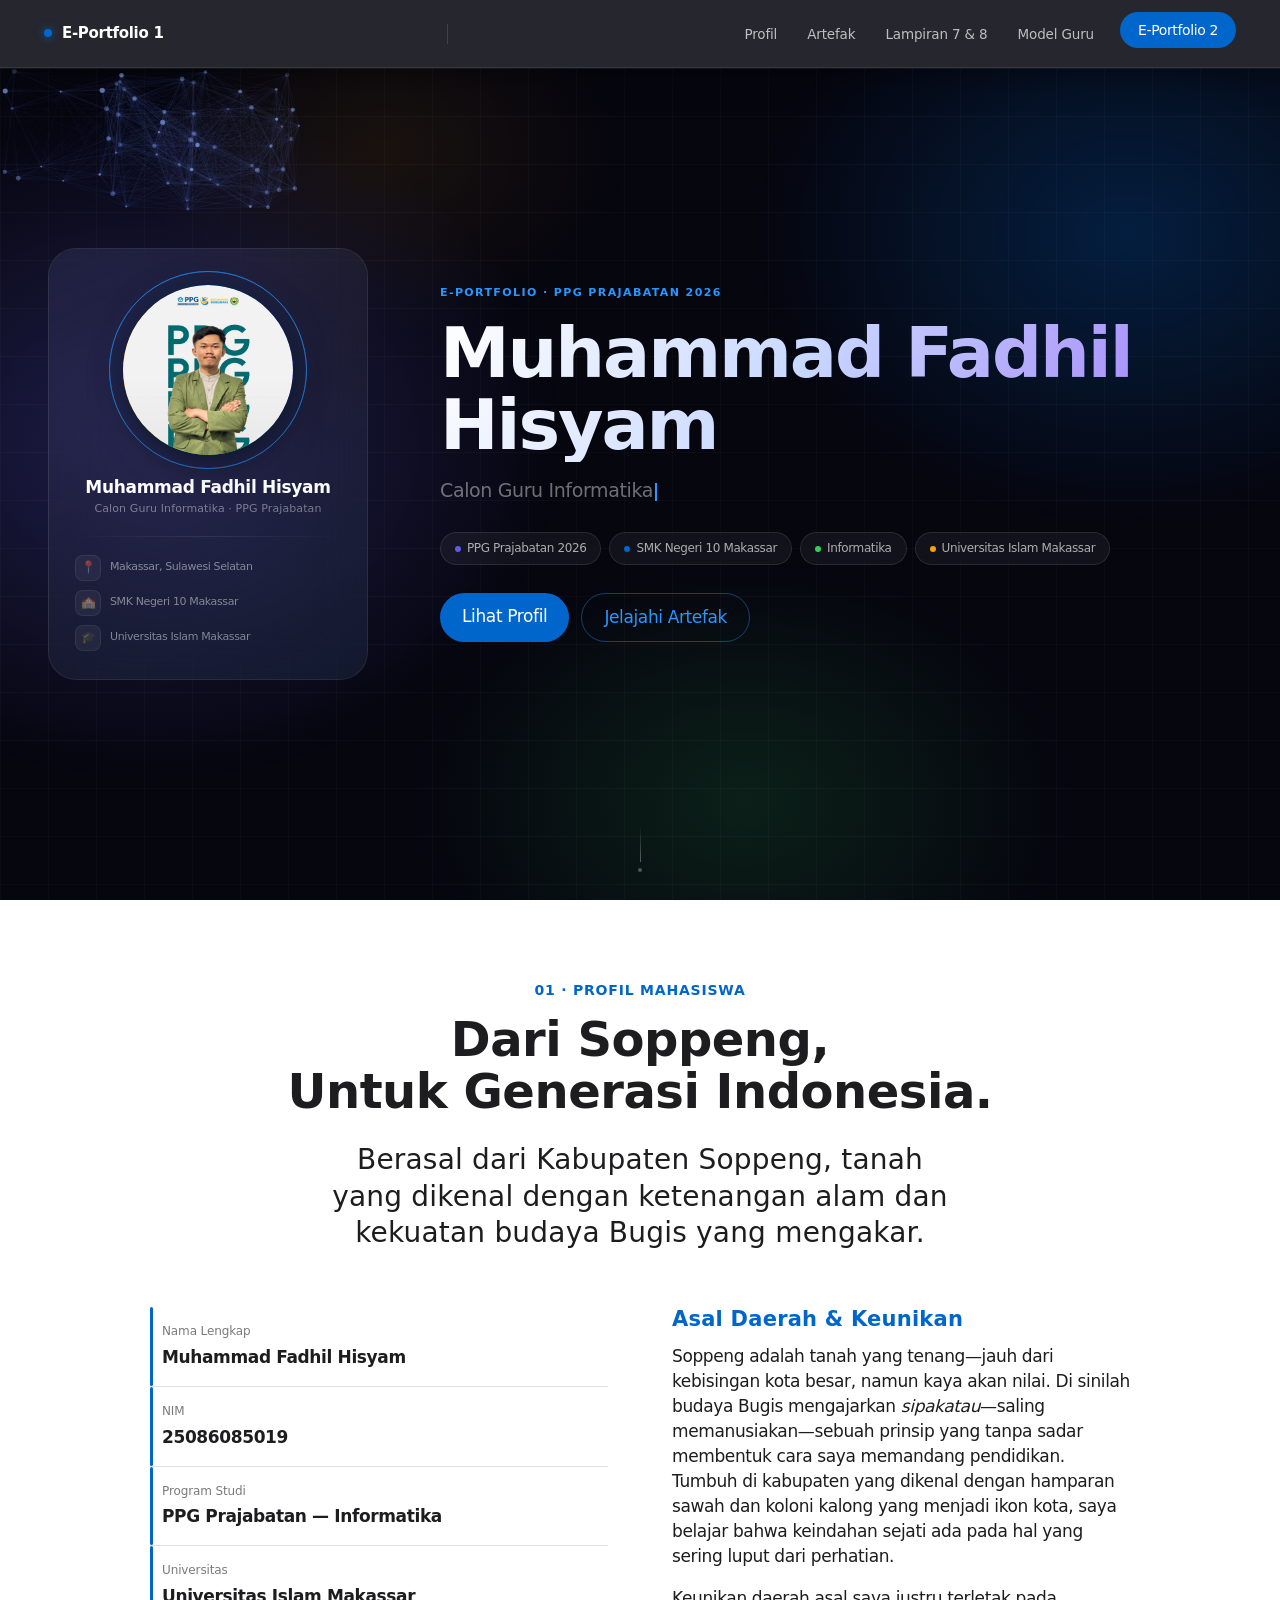
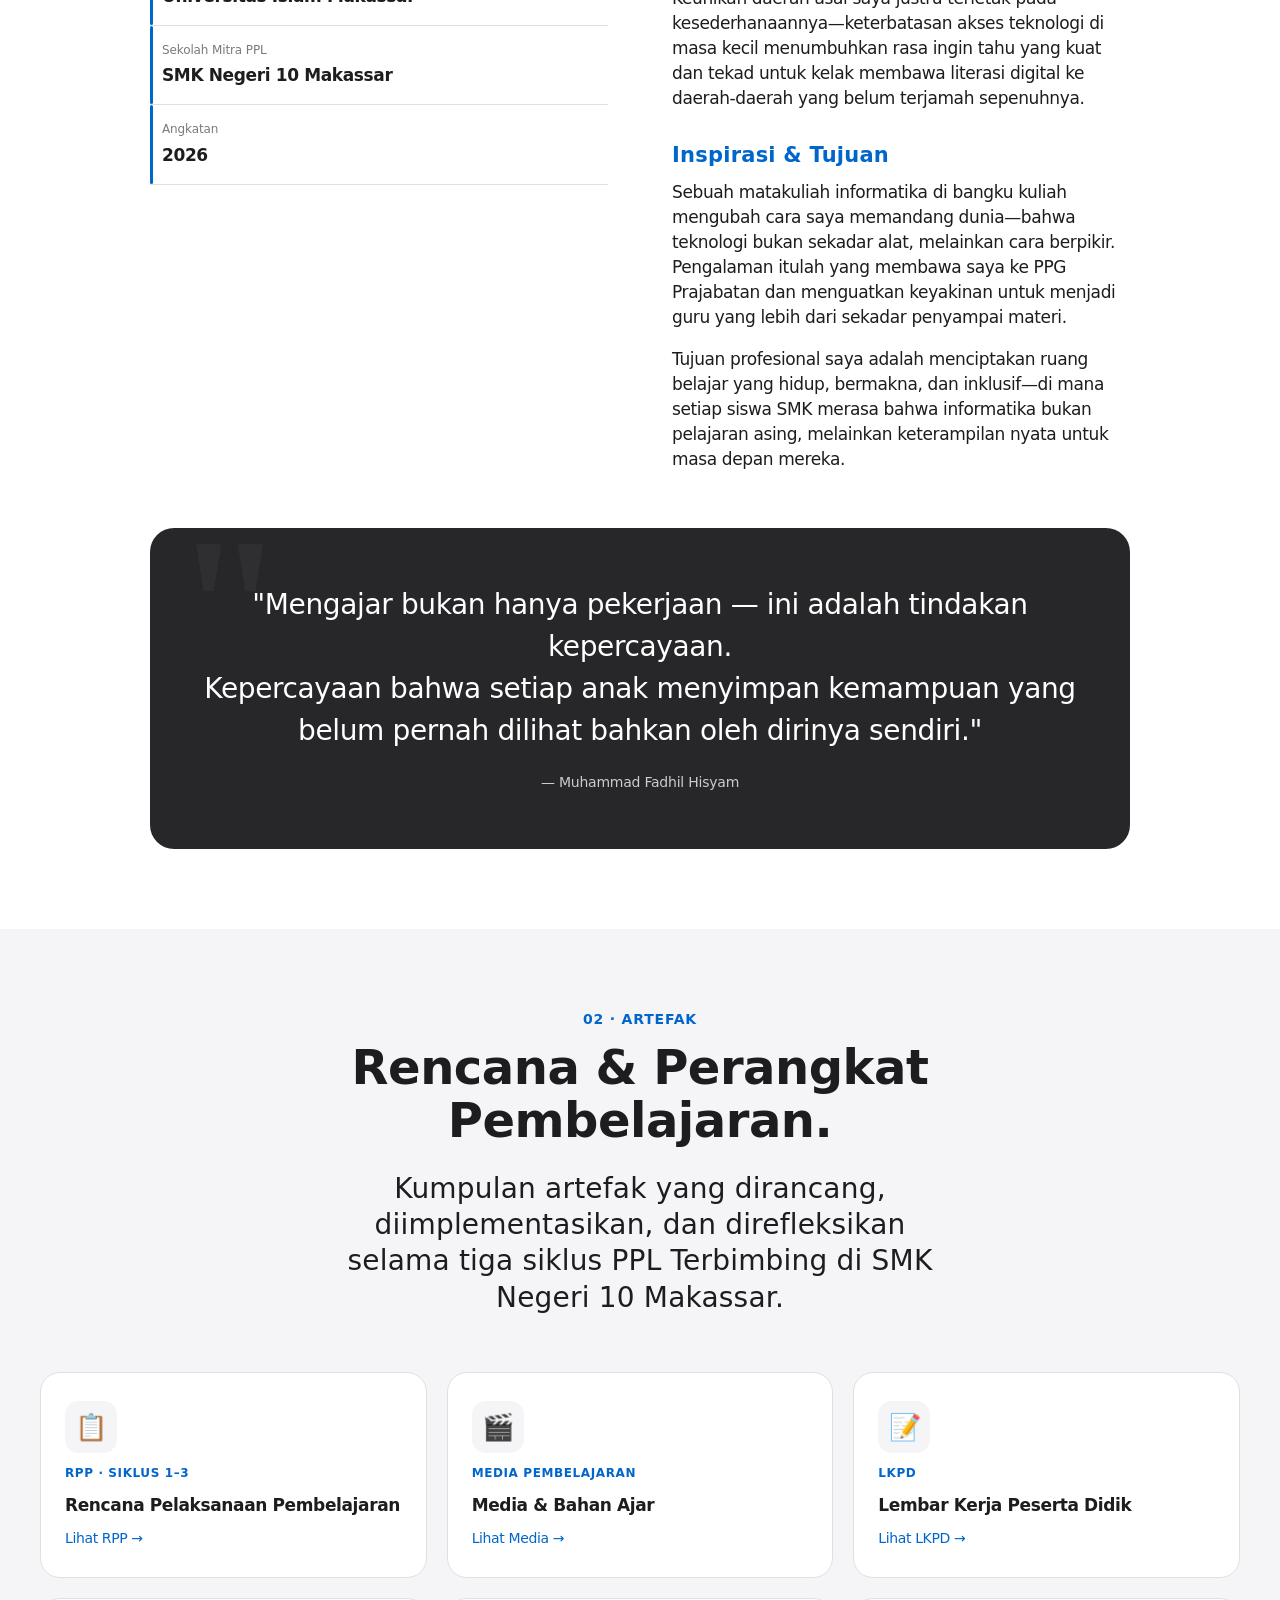
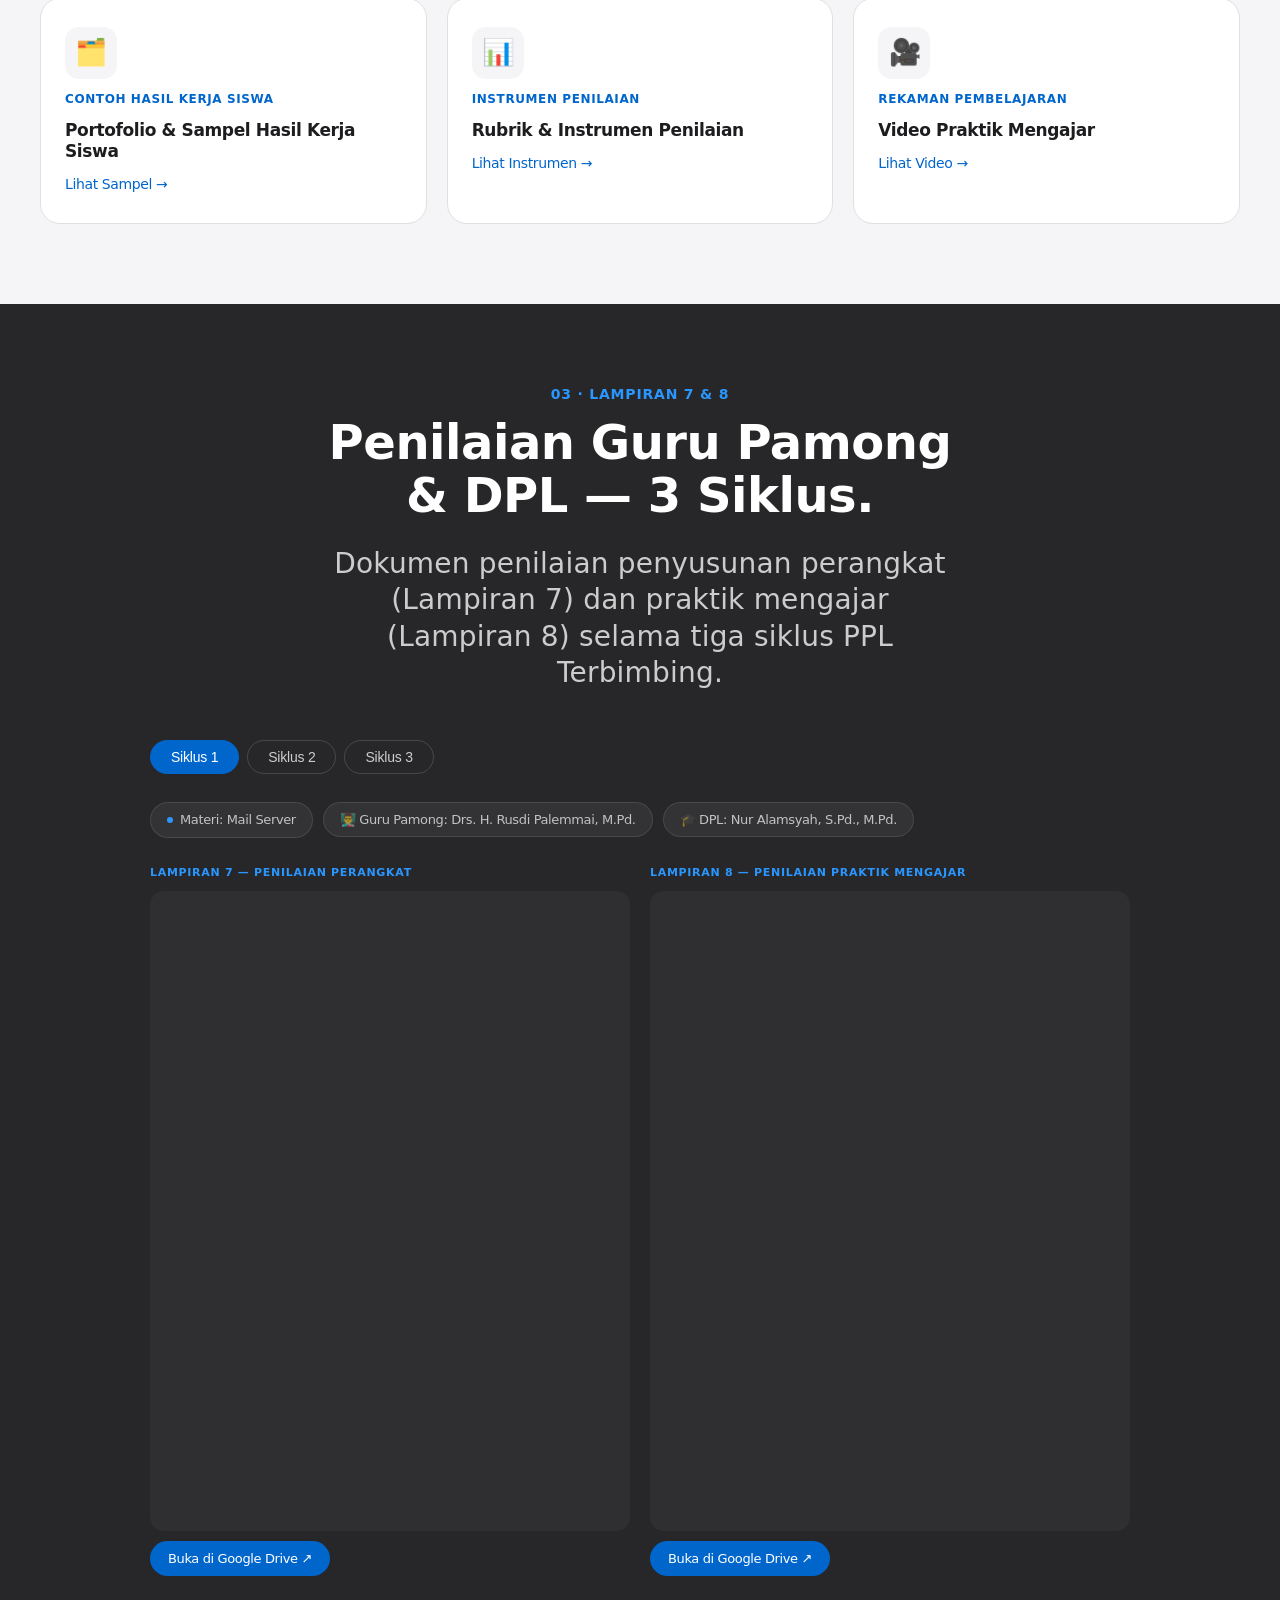
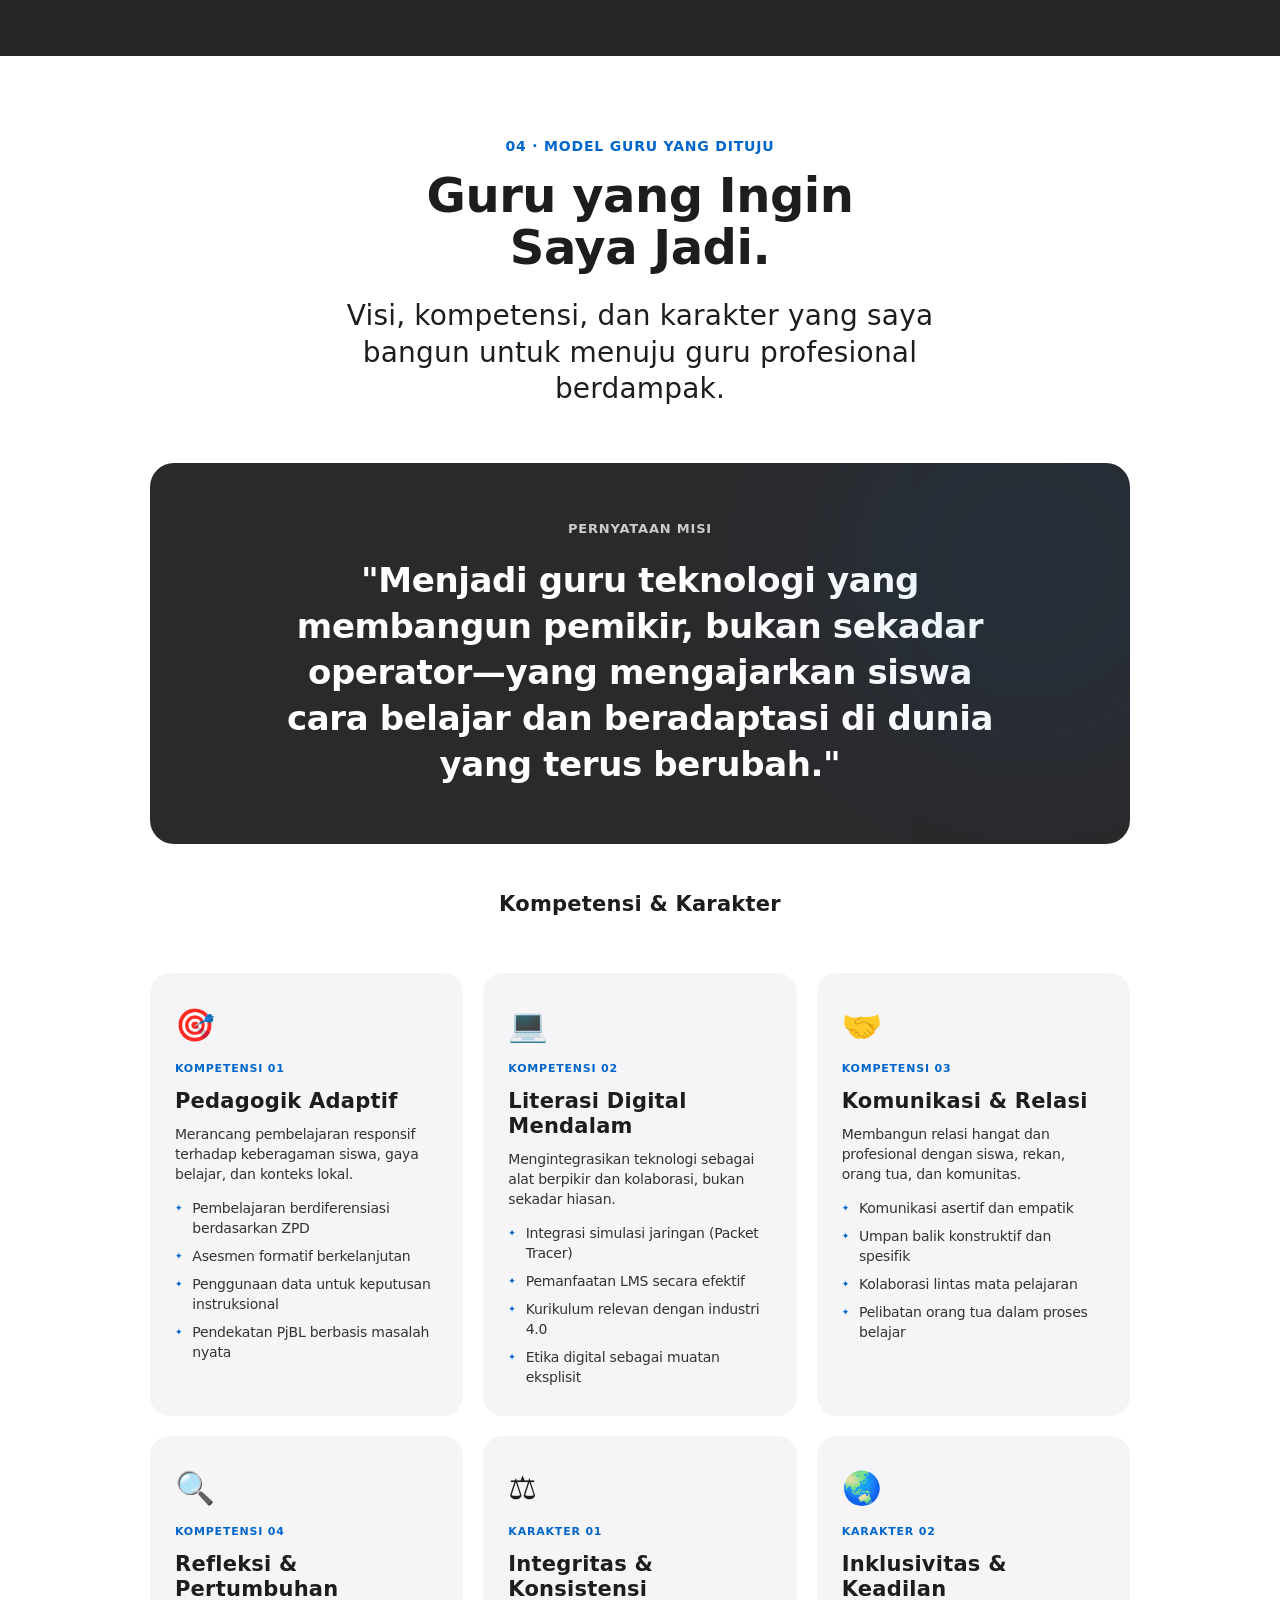
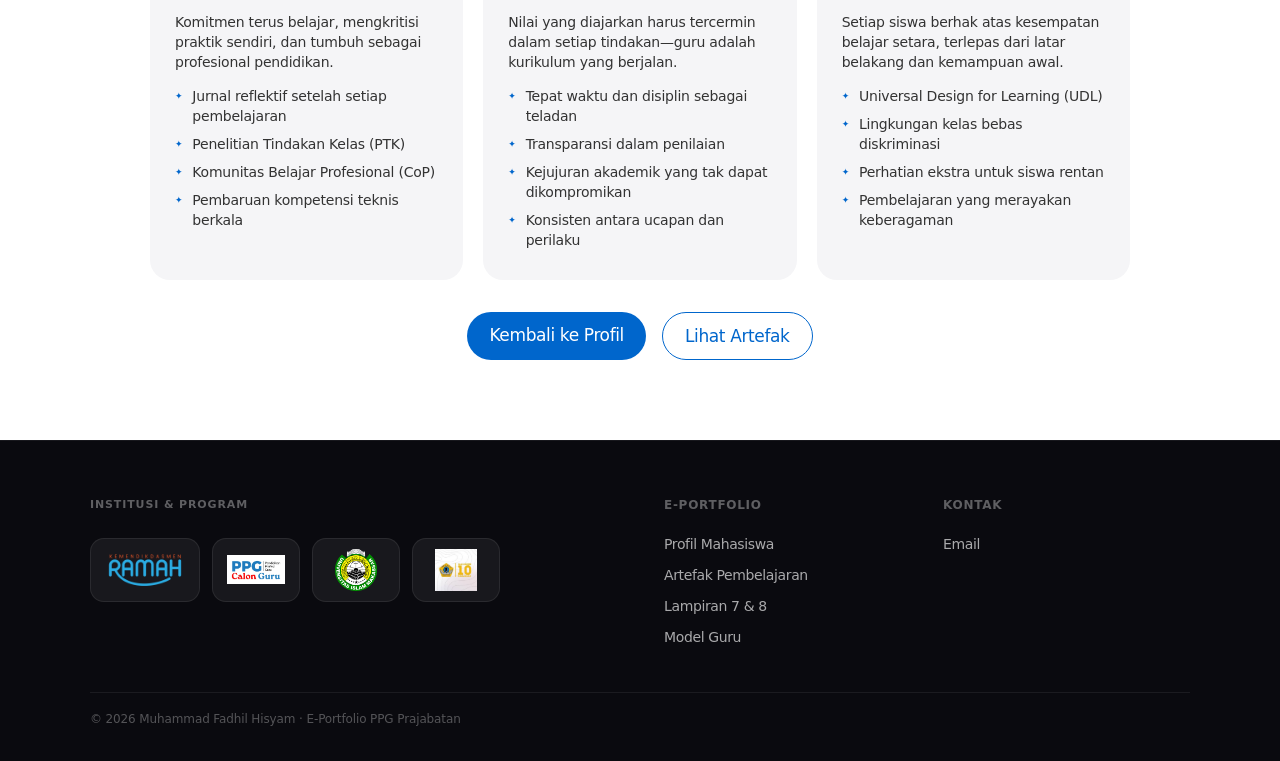
==== commit 312769c7: "Update artefak section links with real Google Drive URLs" ====
--- a/eporto1/index.html
+++ b/eporto1/index.html
@@ -1389,42 +1389,42 @@
           <div class="artifact-card__icon">📋</div>
           <div class="artifact-card__type">RPP · Siklus 1–3</div>
           <div class="artifact-card__title">Rencana Pelaksanaan Pembelajaran</div>
-          <a href="https://drive.google.com/file/d/GANTI_DENGAN_ID_FILE_RPP/view" target="_blank" rel="noopener" class="artifact-link">Lihat RPP</a>
+          <a href="https://drive.google.com/drive/folders/1UTr5fvW2uFuetUrsqTfYqTL8g7Ny0FBr?usp=sharing" target="_blank" rel="noopener" class="artifact-link">Lihat RPP</a>
         </div>
 
         <div class="artifact-card reveal d2">
           <div class="artifact-card__icon">🎬</div>
           <div class="artifact-card__type">Media Pembelajaran</div>
           <div class="artifact-card__title">Media & Bahan Ajar</div>
-          <a href="https://drive.google.com/file/d/GANTI_DENGAN_ID_FILE_MEDIA/view" target="_blank" rel="noopener" class="artifact-link">Lihat Media</a>
+          <a href="https://drive.google.com/drive/folders/1mLaOd3ZiauxKPVJ--ue47nrFvtMN-SOi?usp=sharing" target="_blank" rel="noopener" class="artifact-link">Lihat Media</a>
         </div>
 
         <div class="artifact-card reveal d3">
           <div class="artifact-card__icon">📝</div>
           <div class="artifact-card__type">LKPD</div>
           <div class="artifact-card__title">Lembar Kerja Peserta Didik</div>
-          <a href="https://drive.google.com/file/d/GANTI_DENGAN_ID_FILE_LKPD/view" target="_blank" rel="noopener" class="artifact-link">Lihat LKPD</a>
+          <a href="https://drive.google.com/drive/folders/1dYzDeDiOAlt8-WnxzQcFuiXLnVpkGHb1?usp=sharing" target="_blank" rel="noopener" class="artifact-link">Lihat LKPD</a>
         </div>
 
         <div class="artifact-card reveal d4">
           <div class="artifact-card__icon">🗂️</div>
           <div class="artifact-card__type">Contoh Hasil Kerja Siswa</div>
           <div class="artifact-card__title">Portofolio & Sampel Hasil Kerja Siswa</div>
-          <a href="https://drive.google.com/file/d/GANTI_DENGAN_ID_FILE_SAMPEL/view" target="_blank" rel="noopener" class="artifact-link">Lihat Sampel</a>
+          <a href="https://drive.google.com/drive/folders/1dYzDeDiOAlt8-WnxzQcFuiXLnVpkGHb1?usp=sharing" target="_blank" rel="noopener" class="artifact-link">Lihat Sampel</a>
         </div>
 
         <div class="artifact-card reveal d5">
           <div class="artifact-card__icon">📊</div>
           <div class="artifact-card__type">Instrumen Penilaian</div>
           <div class="artifact-card__title">Rubrik & Instrumen Penilaian</div>
-          <a href="https://drive.google.com/file/d/GANTI_DENGAN_ID_FILE_INSTRUMEN/view" target="_blank" rel="noopener" class="artifact-link">Lihat Instrumen</a>
+          <a href="https://drive.google.com/drive/folders/1rBa023TXUSRlend7dcnBp9Es2Zixvkxj?usp=sharing" target="_blank" rel="noopener" class="artifact-link">Lihat Instrumen</a>
         </div>
 
         <div class="artifact-card reveal d6">
           <div class="artifact-card__icon">🎥</div>
           <div class="artifact-card__type">Rekaman Pembelajaran</div>
           <div class="artifact-card__title">Video Praktik Mengajar</div>
-          <a href="https://www.youtube.com/watch?v=GANTI_DENGAN_ID_VIDEO" target="_blank" rel="noopener" class="artifact-link">Lihat Video</a>
+          <a href="https://drive.google.com/drive/folders/1Z9SPcjOu5Mj3h7nc36wrdFmSLPhhcqdv?usp=sharing" target="_blank" rel="noopener" class="artifact-link">Lihat Video</a>
         </div>
 
       </div>
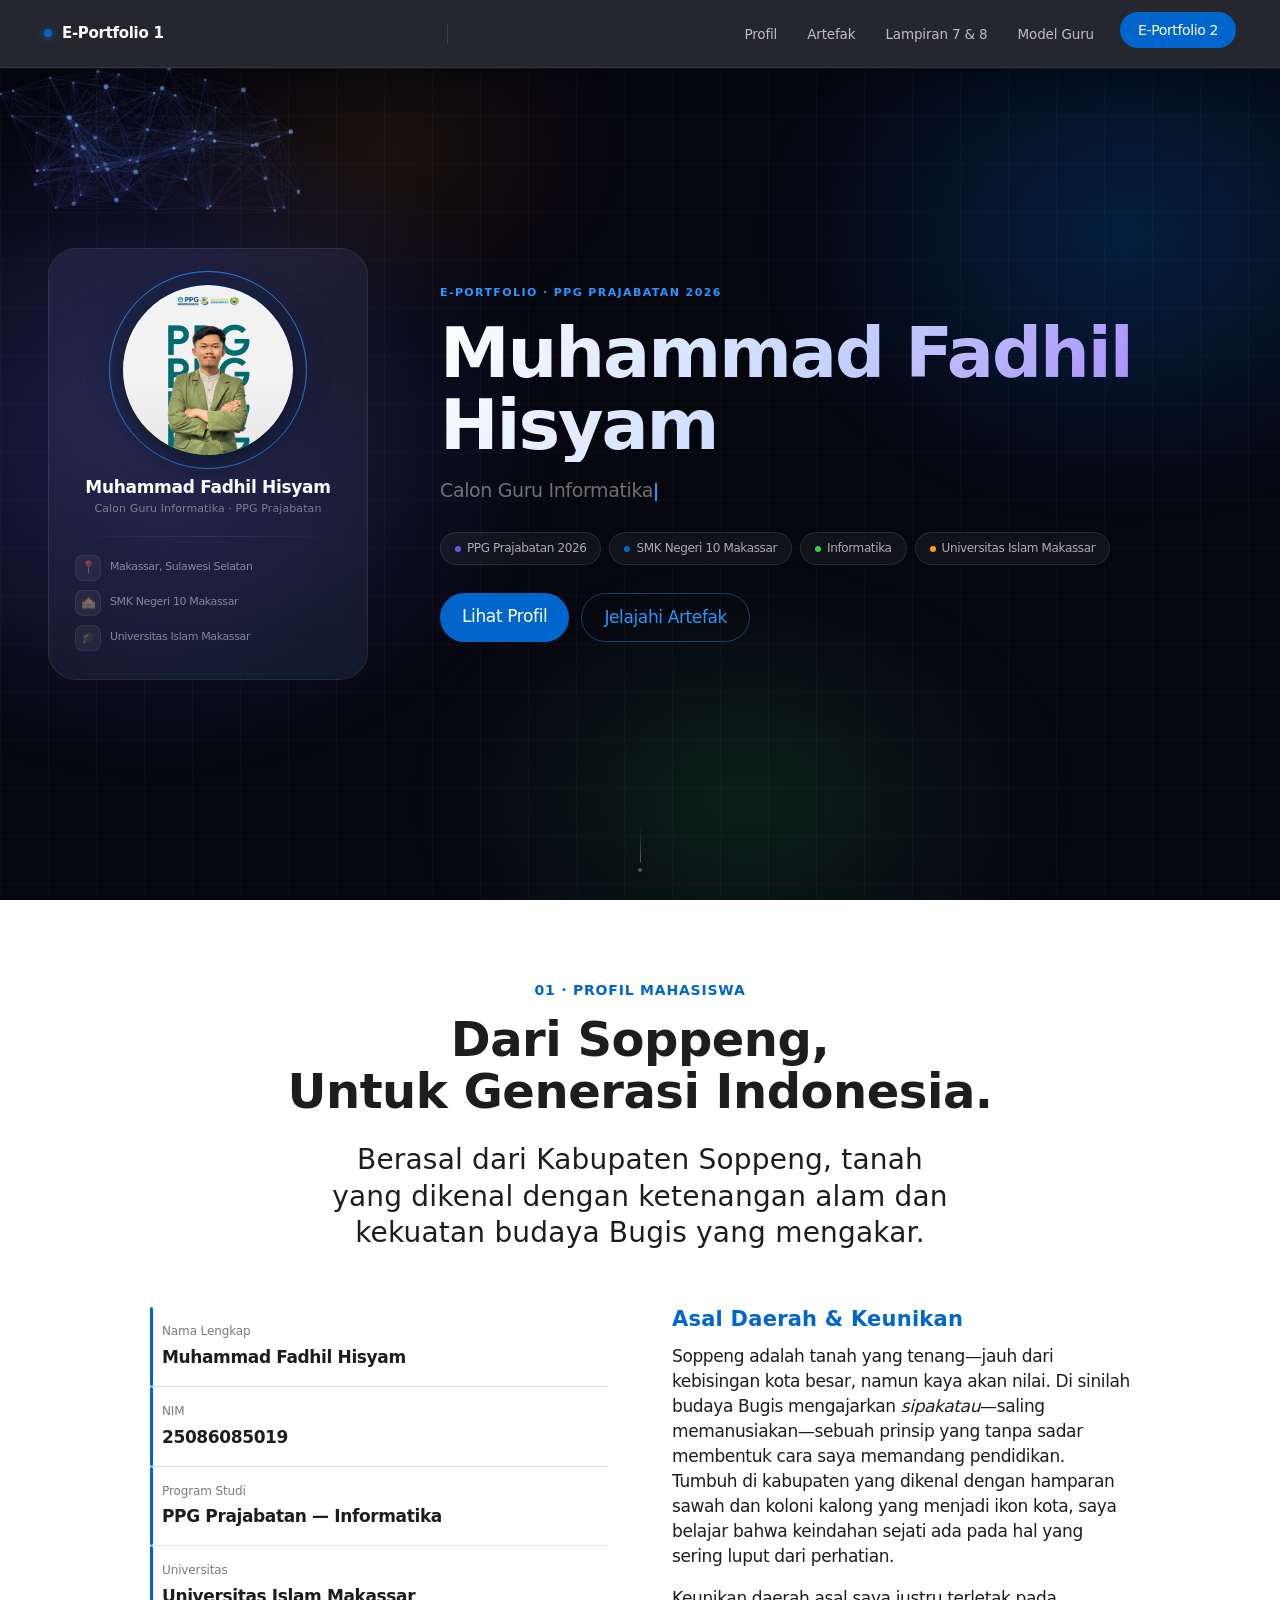
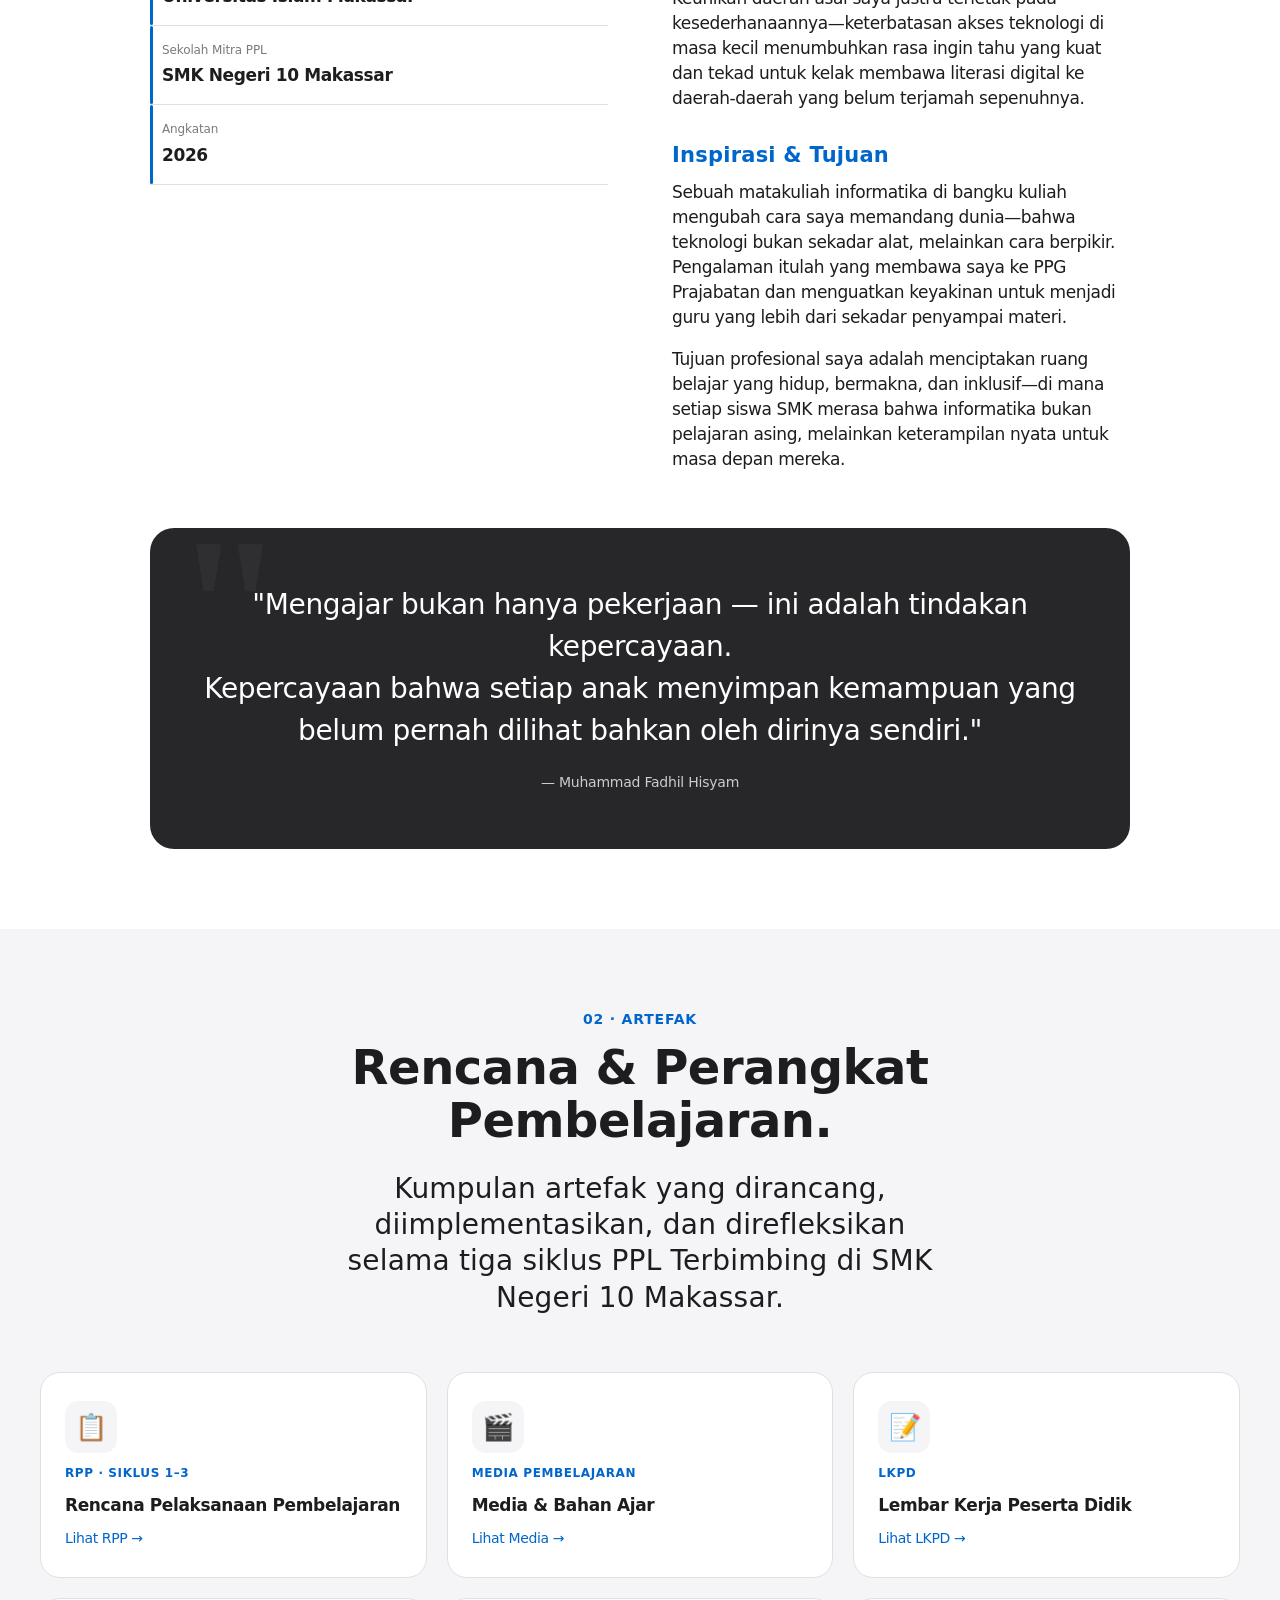
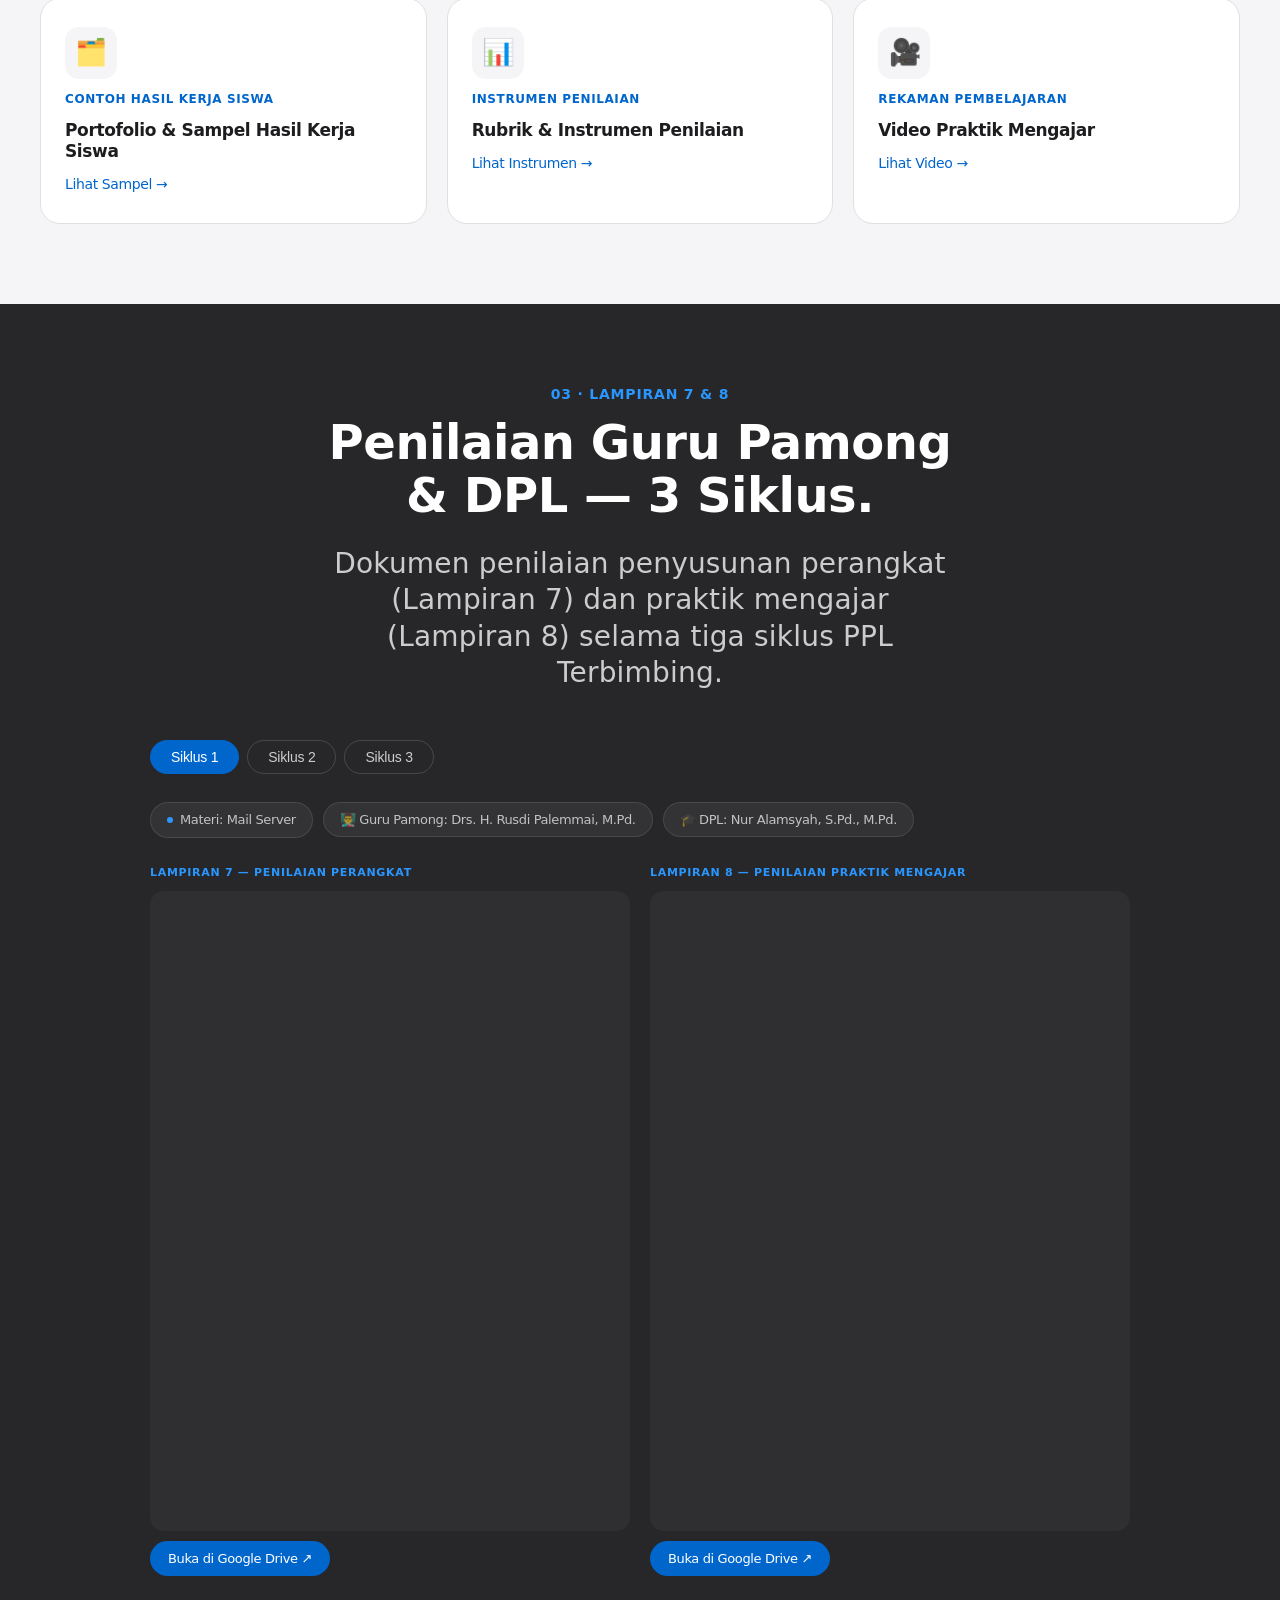
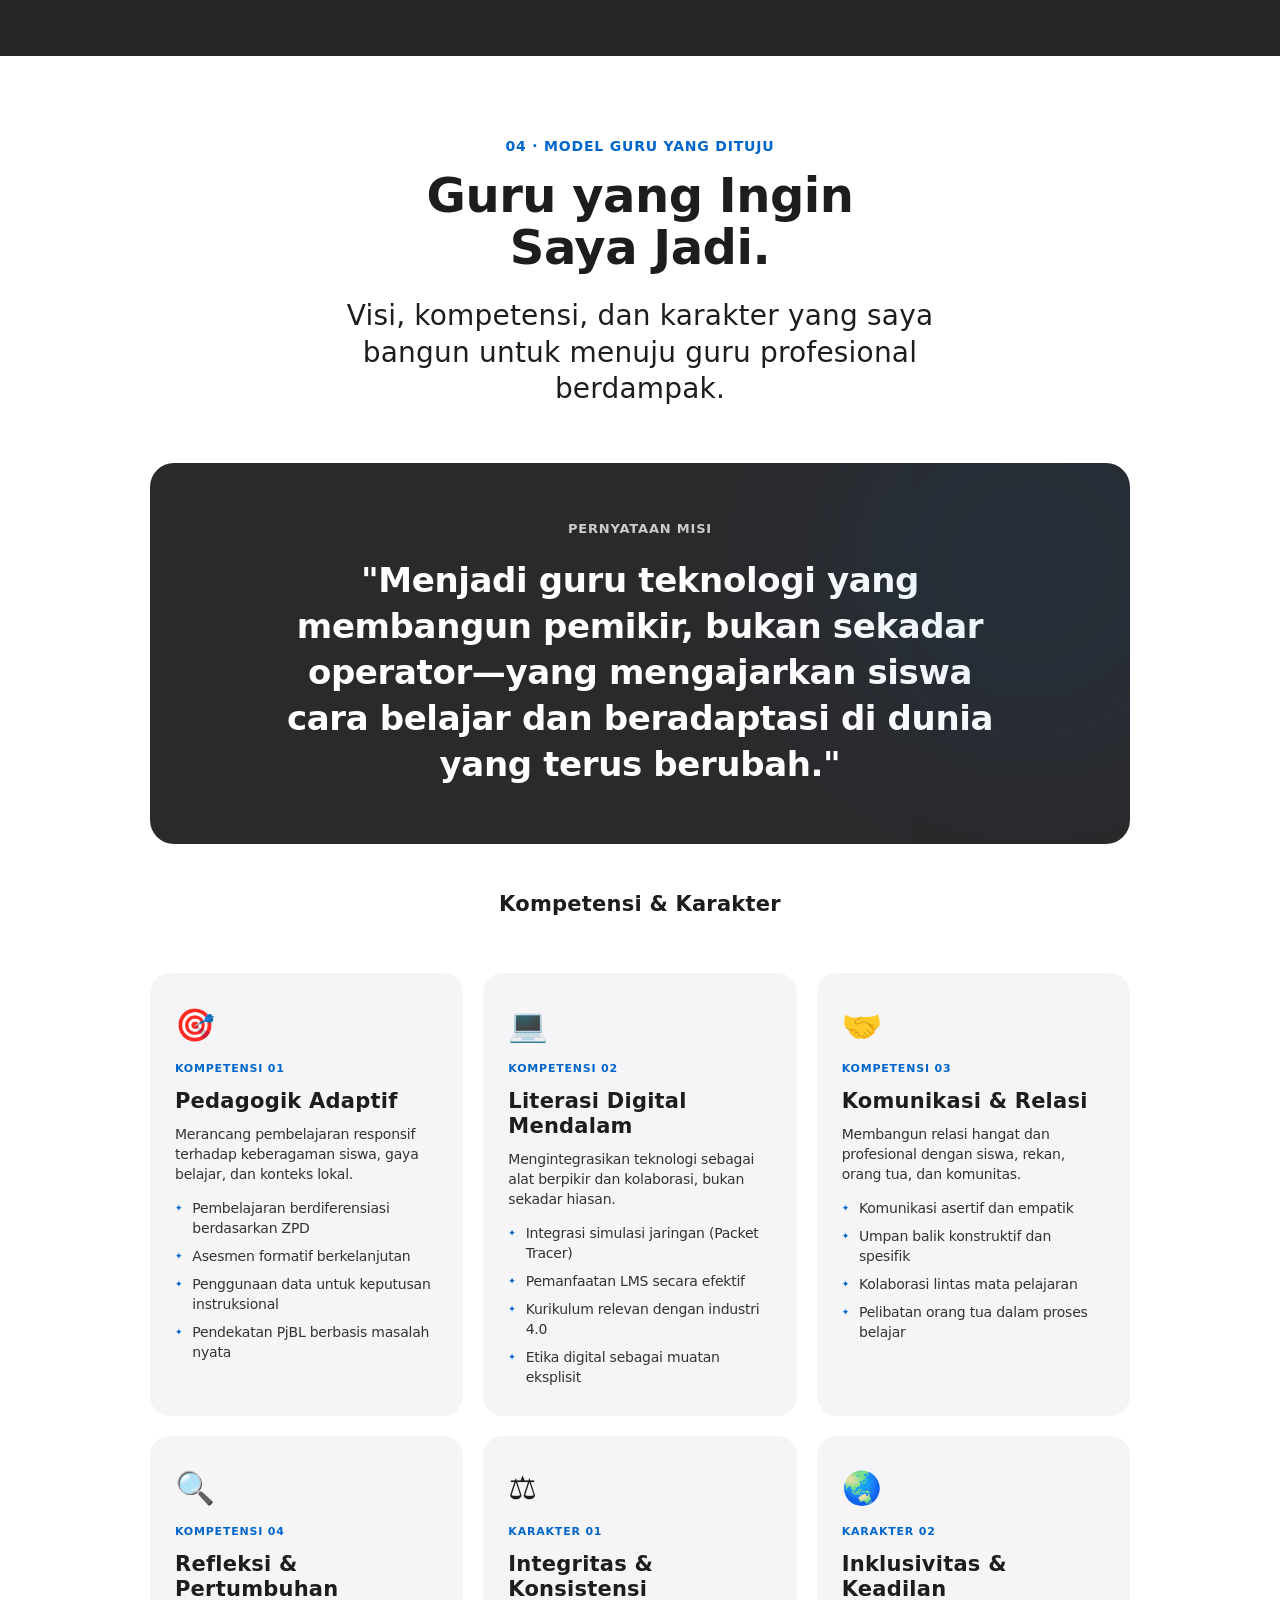
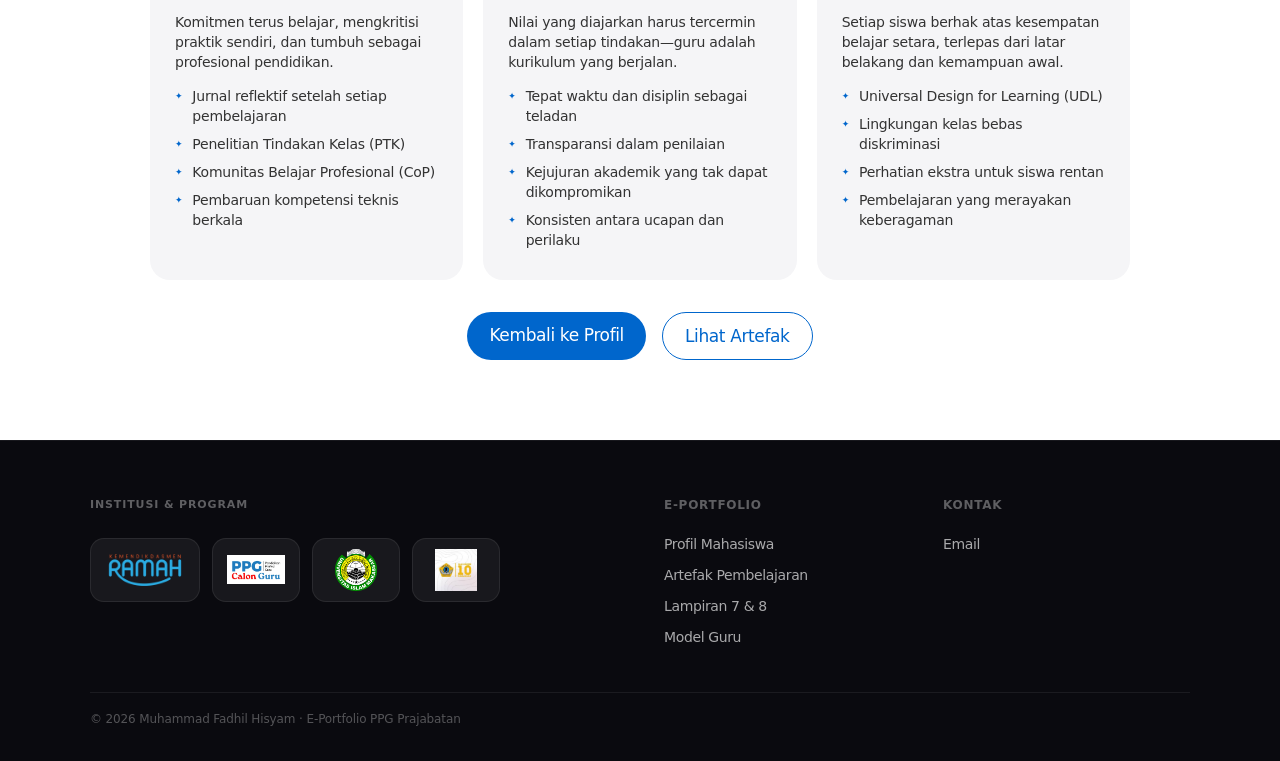
==== commit e9f568a9: "Update index.html" ====
--- a/eporto1/index.html
+++ b/eporto1/index.html
@@ -1424,7 +1424,7 @@
           <div class="artifact-card__icon">🎥</div>
           <div class="artifact-card__type">Rekaman Pembelajaran</div>
           <div class="artifact-card__title">Video Praktik Mengajar</div>
-          <a href="https://drive.google.com/drive/folders/1Z9SPcjOu5Mj3h7nc36wrdFmSLPhhcqdv?usp=sharing" target="_blank" rel="noopener" class="artifact-link">Lihat Video</a>
+          <a href="https://drive.google.com/drive/folders/1vpPv6uw6I5MG0YVmchqiiaeMQizAA7fv?usp=sharing" target="_blank" rel="noopener" class="artifact-link">Lihat Video</a>
         </div>
 
       </div>
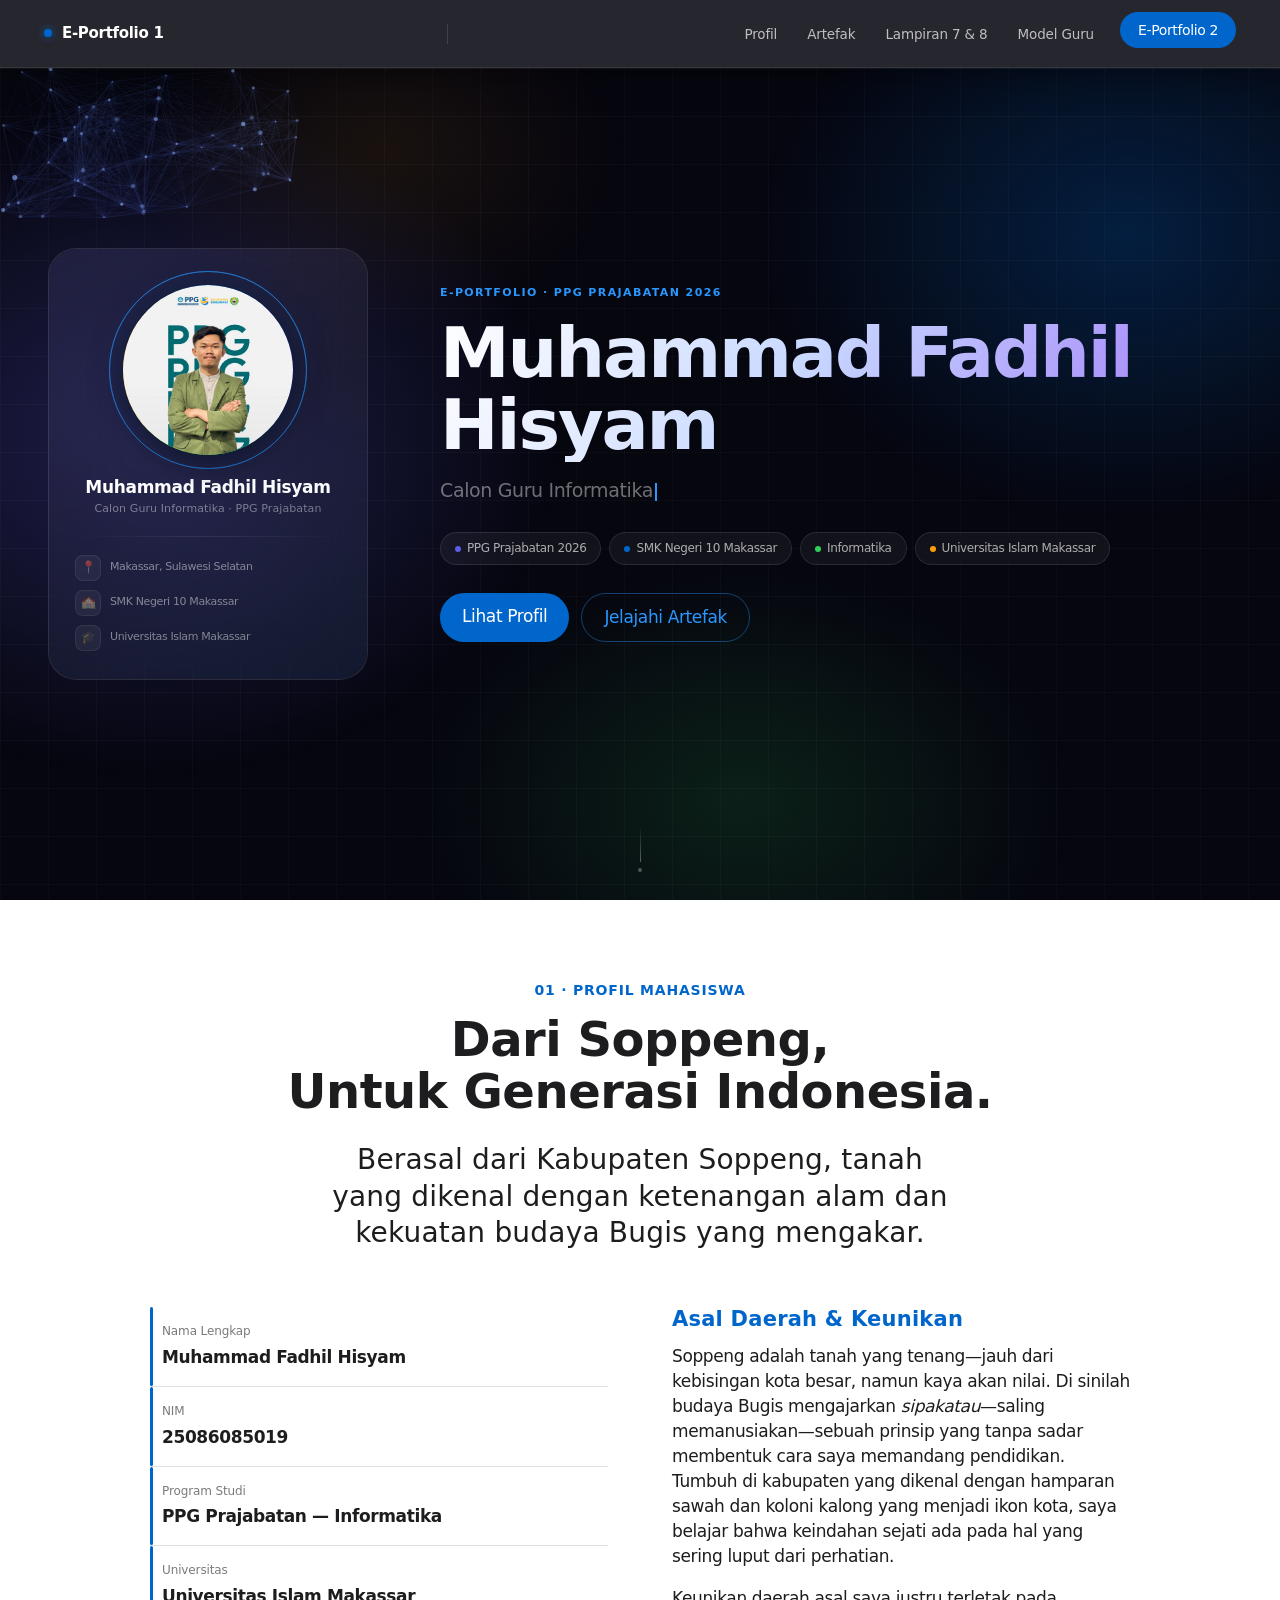
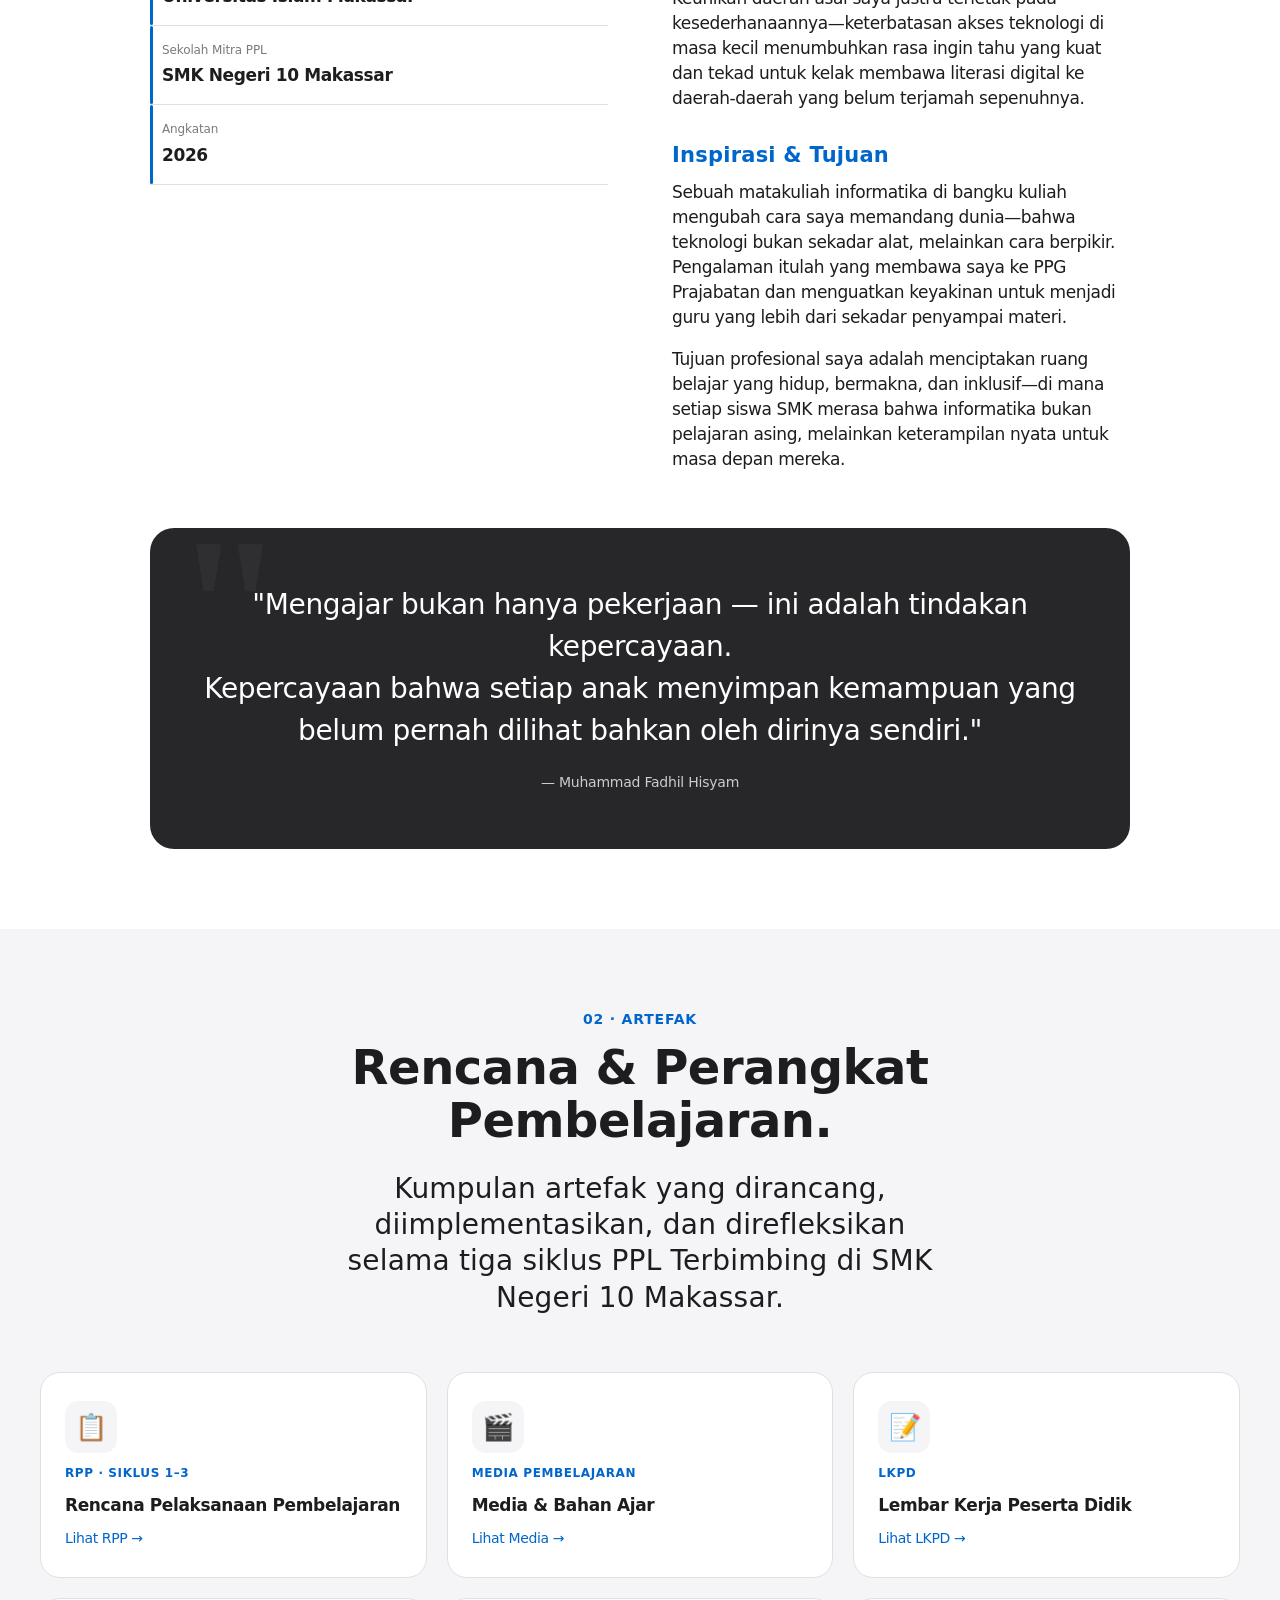
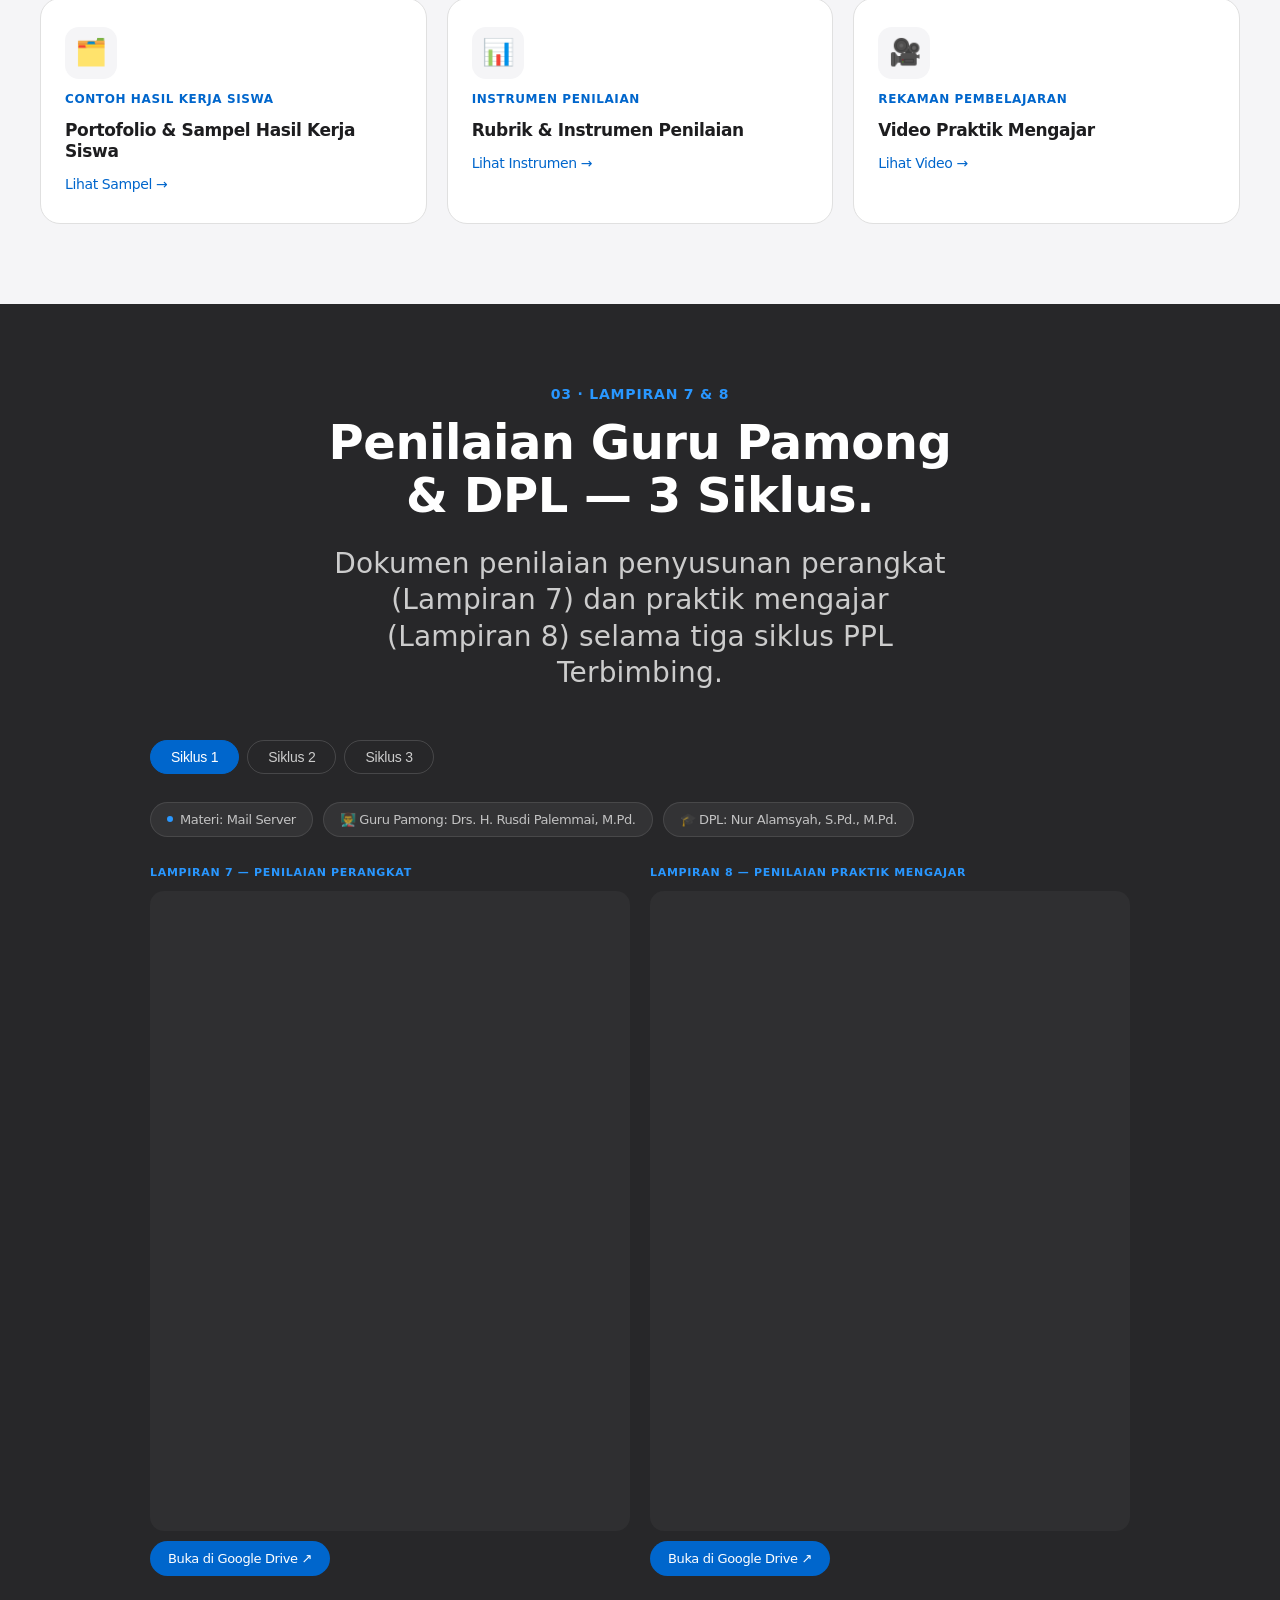
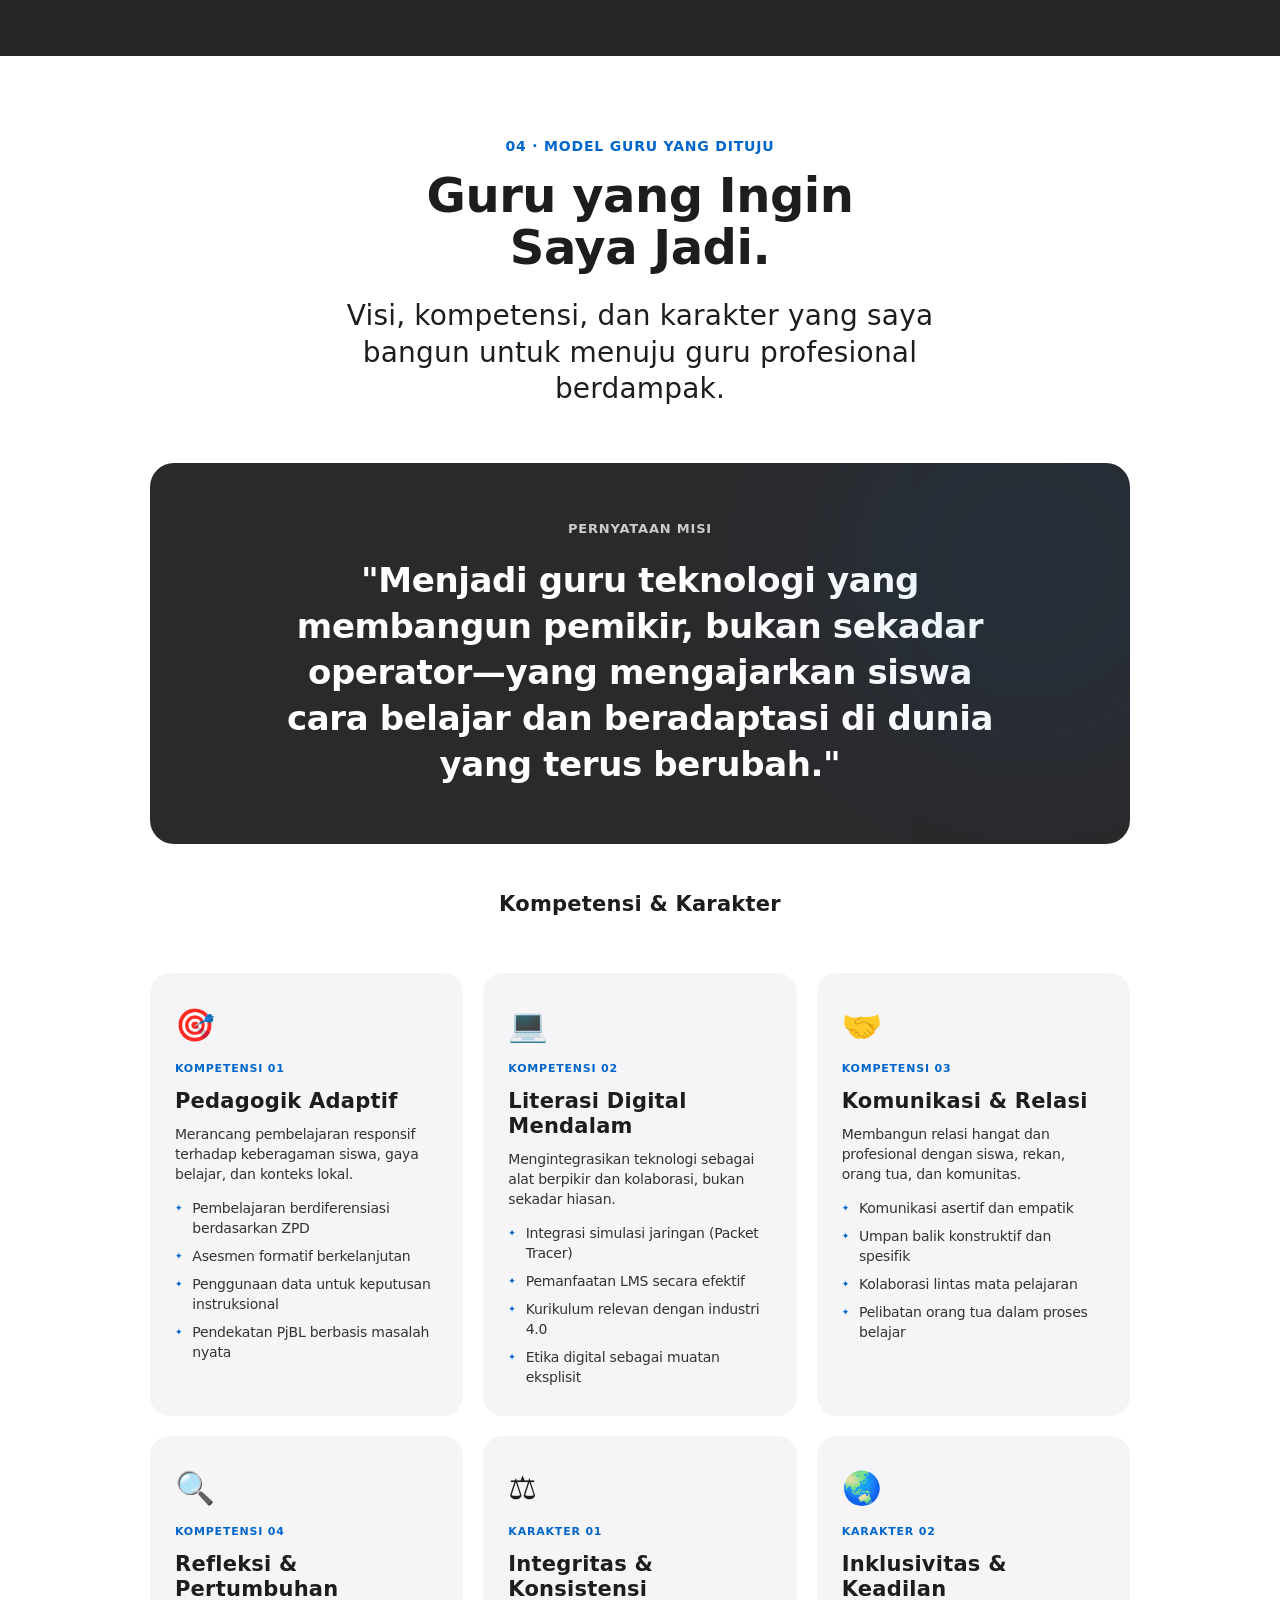
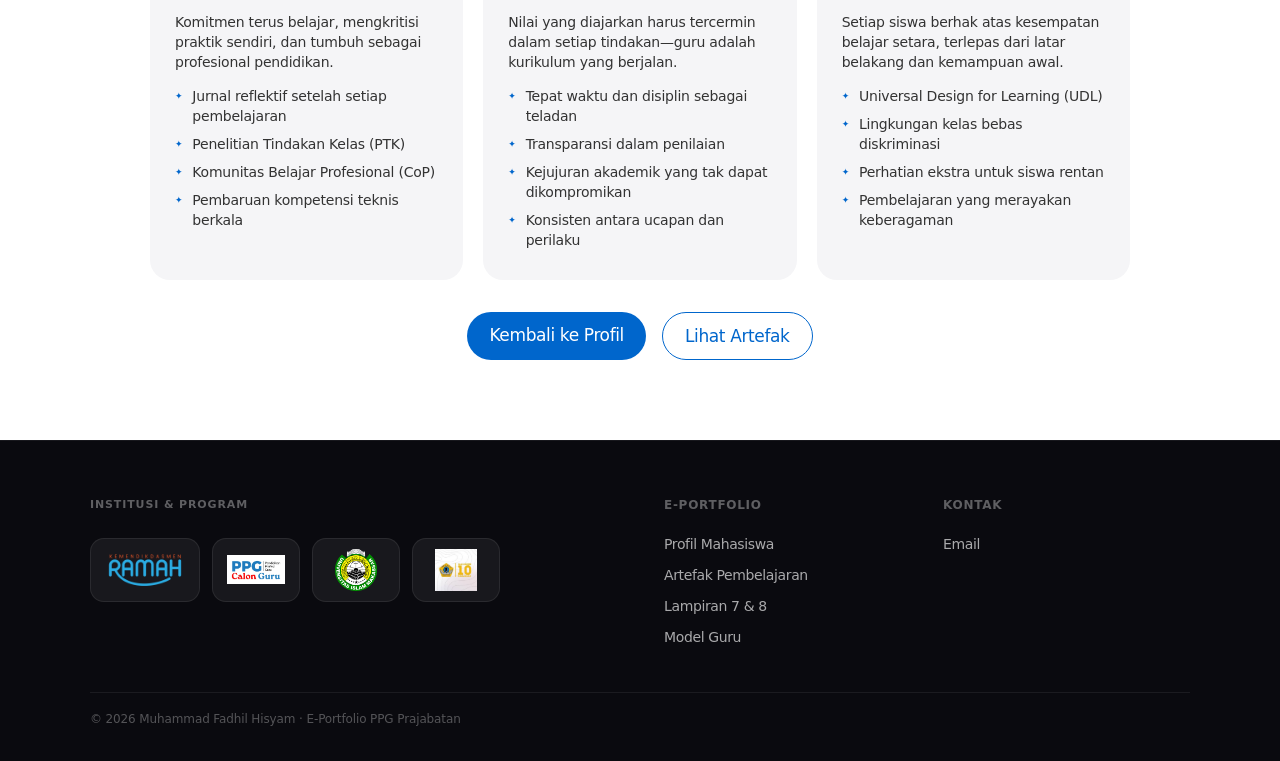
==== commit fd96d264: "Add hamburger menu and mobile optimizations for all pages" ====
--- a/eporto1/index.html
+++ b/eporto1/index.html
@@ -150,8 +150,78 @@
       background: rgba(255,255,255,0.08);
     }
     .global-nav__links .btn-pill { margin-left: 8px; }
-    @media (max-width: 768px) { .global-nav__links { display: none; } }
-    @media (max-width: 768px) { .global-nav { padding: 0 22px; } }
+
+    /* ── HAMBURGER BUTTON ── */
+    .nav-hamburger {
+      display: none;
+      background: none;
+      border: none;
+      cursor: pointer;
+      padding: 6px;
+      flex-direction: column;
+      justify-content: space-between;
+      width: 36px;
+      height: 28px;
+      z-index: 1010;
+      flex-shrink: 0;
+    }
+    .nav-hamburger span {
+      display: block;
+      height: 2px;
+      width: 100%;
+      background: rgba(255,255,255,0.85);
+      border-radius: 2px;
+      transition: transform 0.32s var(--ease-spring), opacity 0.2s;
+      transform-origin: center;
+    }
+    .nav-hamburger.open span:nth-child(1) { transform: translateY(9px) rotate(45deg); }
+    .nav-hamburger.open span:nth-child(2) { opacity: 0; transform: scaleX(0); }
+    .nav-hamburger.open span:nth-child(3) { transform: translateY(-9px) rotate(-45deg); }
+
+    @media (max-width: 768px) {
+      .global-nav { padding: 0 20px; }
+      .global-nav__divider { display: none; }
+      .nav-hamburger { display: flex; }
+
+      .global-nav__links {
+        position: fixed;
+        top: 68px; left: 0; right: 0;
+        background: rgba(8,8,18,0.97);
+        backdrop-filter: saturate(180%) blur(28px);
+        -webkit-backdrop-filter: saturate(180%) blur(28px);
+        flex-direction: column;
+        padding: 16px 20px 24px;
+        gap: 4px;
+        border-bottom: 1px solid rgba(255,255,255,0.09);
+        box-shadow: 0 16px 40px rgba(0,0,0,0.5);
+        transform: translateY(-8px);
+        opacity: 0;
+        pointer-events: none;
+        transition: transform 0.3s var(--ease-out), opacity 0.3s;
+        z-index: 999;
+      }
+      .global-nav__links.open {
+        transform: translateY(0);
+        opacity: 1;
+        pointer-events: auto;
+      }
+      .global-nav__links li { width: 100%; }
+      .global-nav__links li a:not(.btn-pill) {
+        display: block;
+        font-size: 16px;
+        padding: 12px 16px;
+        border-radius: 12px;
+        letter-spacing: -0.2px;
+      }
+      .global-nav__links .btn-pill {
+        margin-left: 0;
+        margin-top: 8px;
+        display: block;
+        text-align: center;
+        font-size: 15px;
+        padding: 13px 22px;
+      }
+    }
 
     /* ──────────────────────────────────────
        BUTTONS
@@ -1166,6 +1236,23 @@
     .back-top:hover { background: rgba(29,29,31,1); transform: translateY(-3px); }
 
     /* ──────────────────────────────────────
+       MOBILE EXTRAS
+    ────────────────────────────────────── */
+    @media (max-width: 640px) {
+      .blockquote { padding: 36px 24px; }
+      .mission-banner { padding: 36px 24px; }
+      .hero__split { gap: 28px; }
+      .refleksi-card { padding: 28px 20px; }
+      .footer-logo-grid { flex-wrap: wrap; justify-content: center; }
+      .footer-logo-item__img-wrap { width: 72px !important; height: 52px !important; }
+      .pdf-viewer { aspect-ratio: unset; height: 400px; }
+    }
+    @media (max-width: 480px) {
+      .siklus-capsule { white-space: normal; font-size: 12px; }
+      .hero { padding: 36px 16px 80px; }
+    }
+
+    /* ──────────────────────────────────────
        SECTION PROGRESS INDICATOR
     ────────────────────────────────────── */
     .read-progress {
@@ -1195,13 +1282,16 @@
   <nav class="global-nav" id="globalNav">
     <a class="global-nav__brand" href="#">E-Portfolio 1</a>
     <span class="global-nav__divider" aria-hidden="true"></span>
-    <ul class="global-nav__links">
+    <ul class="global-nav__links" id="navLinks">
       <li><a href="#profil">Profil</a></li>
       <li><a href="#artefak">Artefak</a></li>
       <li><a href="#penilaian">Lampiran 7 &amp; 8</a></li>
       <li><a href="#model-guru">Model Guru</a></li>
       <li><a class="btn-pill btn-pill--sm" href="../eporto2/">E-Portfolio 2</a></li>
     </ul>
+    <button class="nav-hamburger" id="navHamburger" aria-label="Menu" aria-expanded="false">
+      <span></span><span></span><span></span>
+    </button>
   </nav>
 
   <!-- ════════════════════════════════════
@@ -1964,6 +2054,29 @@
     nav.classList.toggle('solid', window.scrollY > 80);
   }, { passive: true });
 
+  /* ─── HAMBURGER MENU ────────────────────────── */
+  const hamburger = document.getElementById('navHamburger');
+  const navLinks  = document.getElementById('navLinks');
+  hamburger.addEventListener('click', () => {
+    const isOpen = navLinks.classList.toggle('open');
+    hamburger.classList.toggle('open', isOpen);
+    hamburger.setAttribute('aria-expanded', isOpen);
+  });
+  navLinks.querySelectorAll('a').forEach(a => {
+    a.addEventListener('click', () => {
+      navLinks.classList.remove('open');
+      hamburger.classList.remove('open');
+      hamburger.setAttribute('aria-expanded', false);
+    });
+  });
+  document.addEventListener('click', e => {
+    if (!nav.contains(e.target)) {
+      navLinks.classList.remove('open');
+      hamburger.classList.remove('open');
+      hamburger.setAttribute('aria-expanded', false);
+    }
+  });
+
   /* ─── SCORE PILL ANIMATE ON VIEW ────────────── */
   const pillObs = new IntersectionObserver((entries) => {
     entries.forEach(e => {
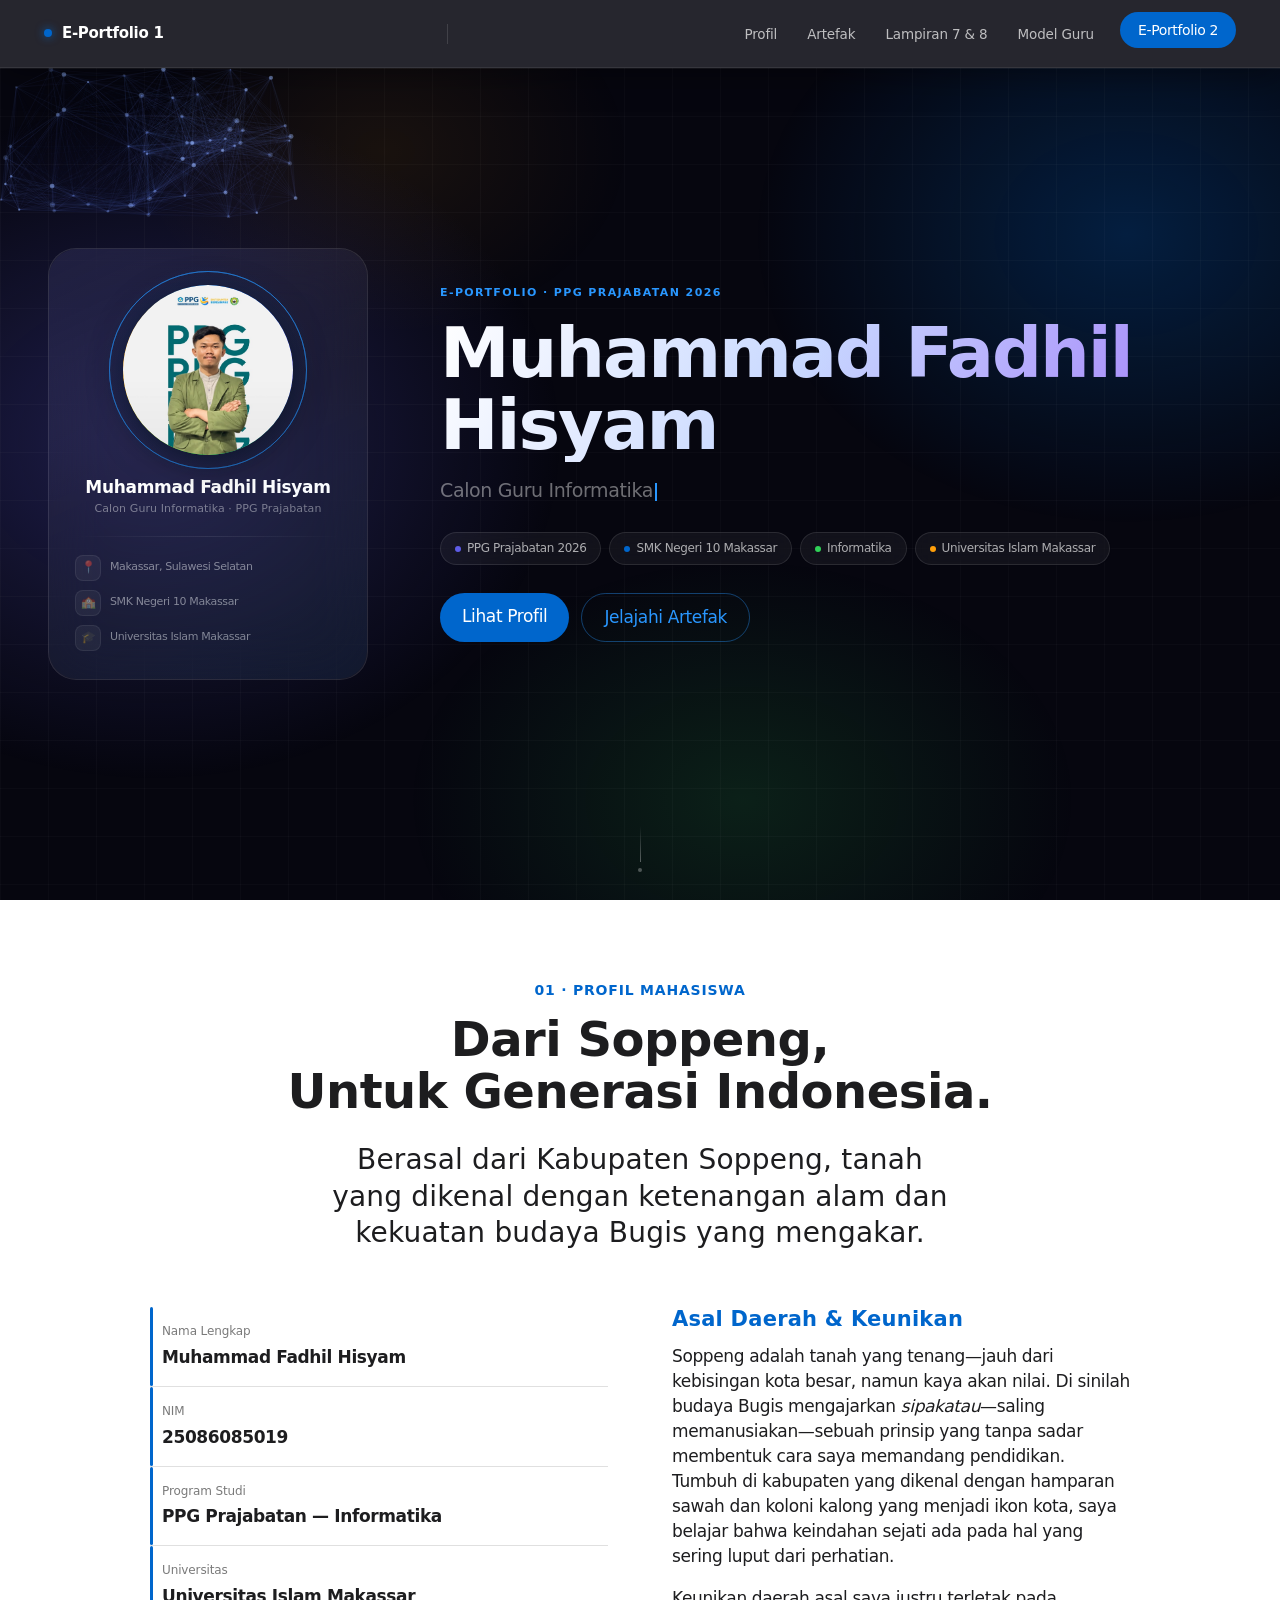
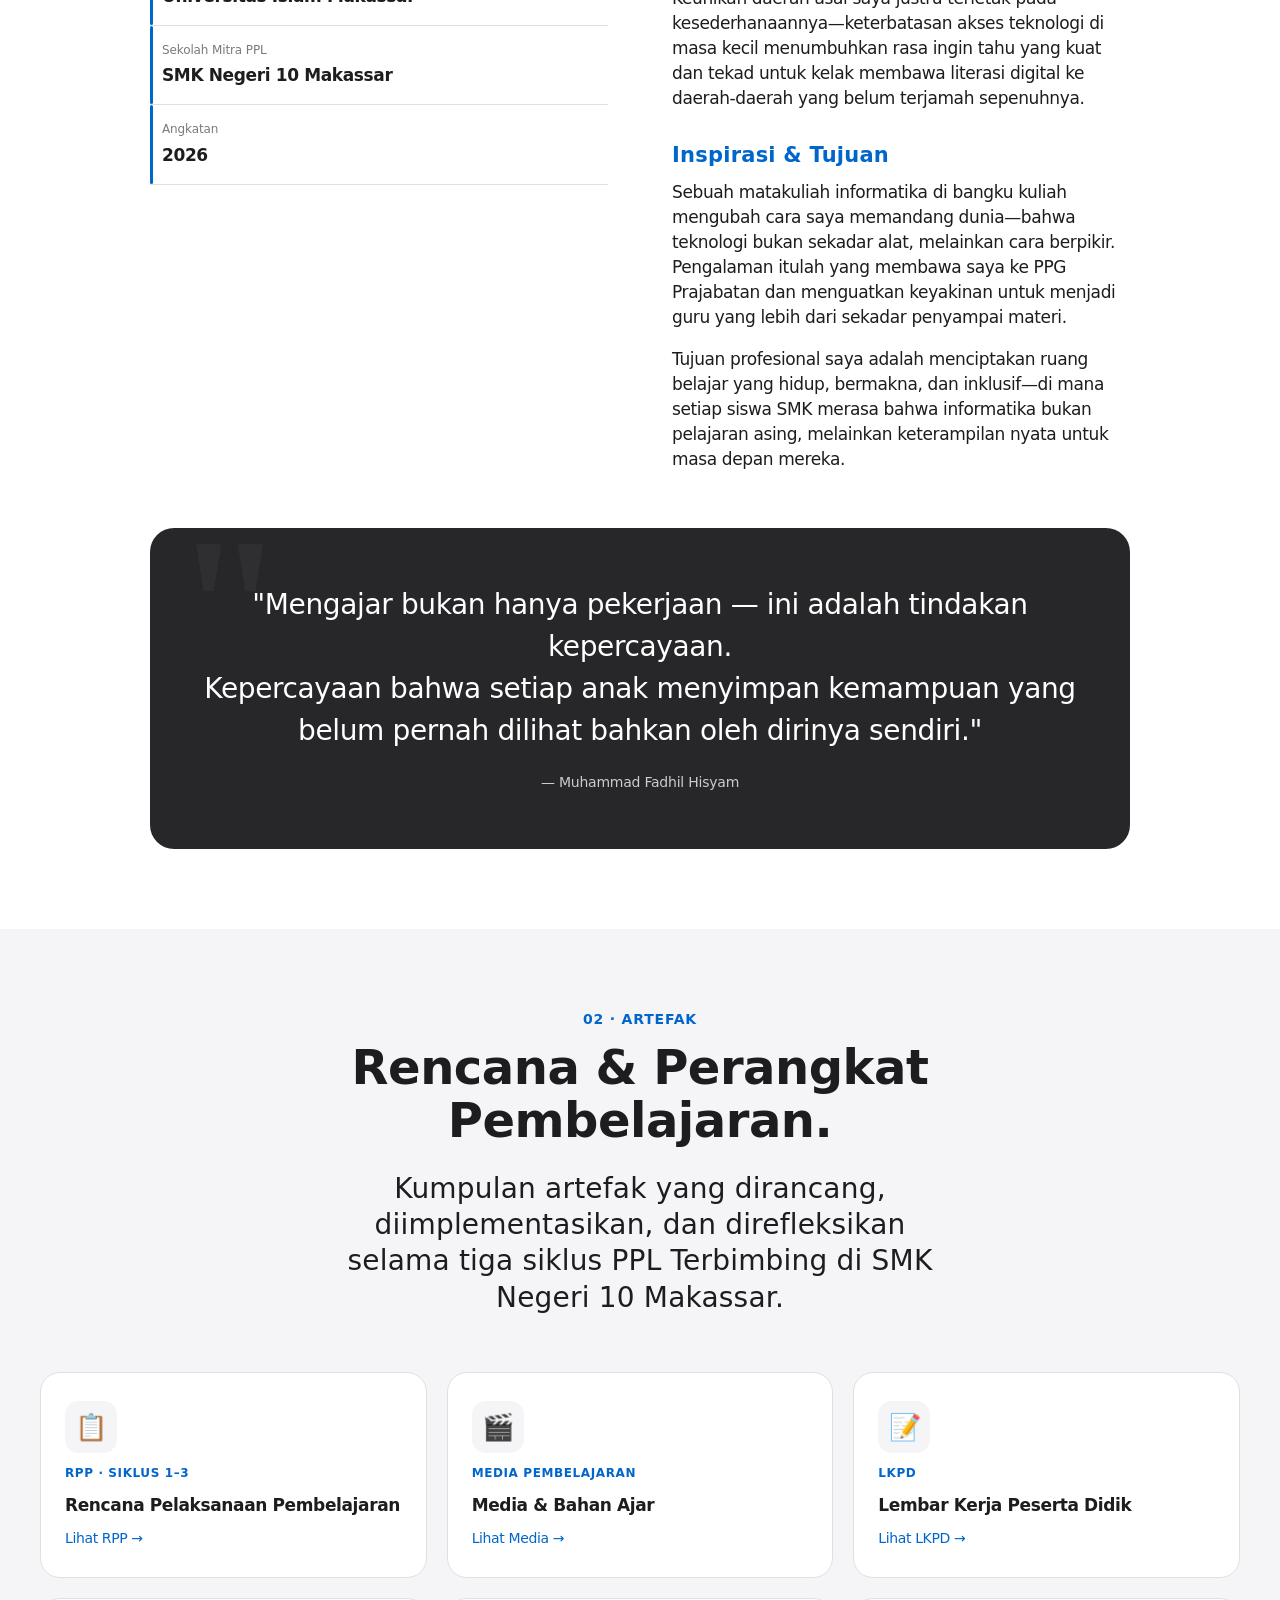
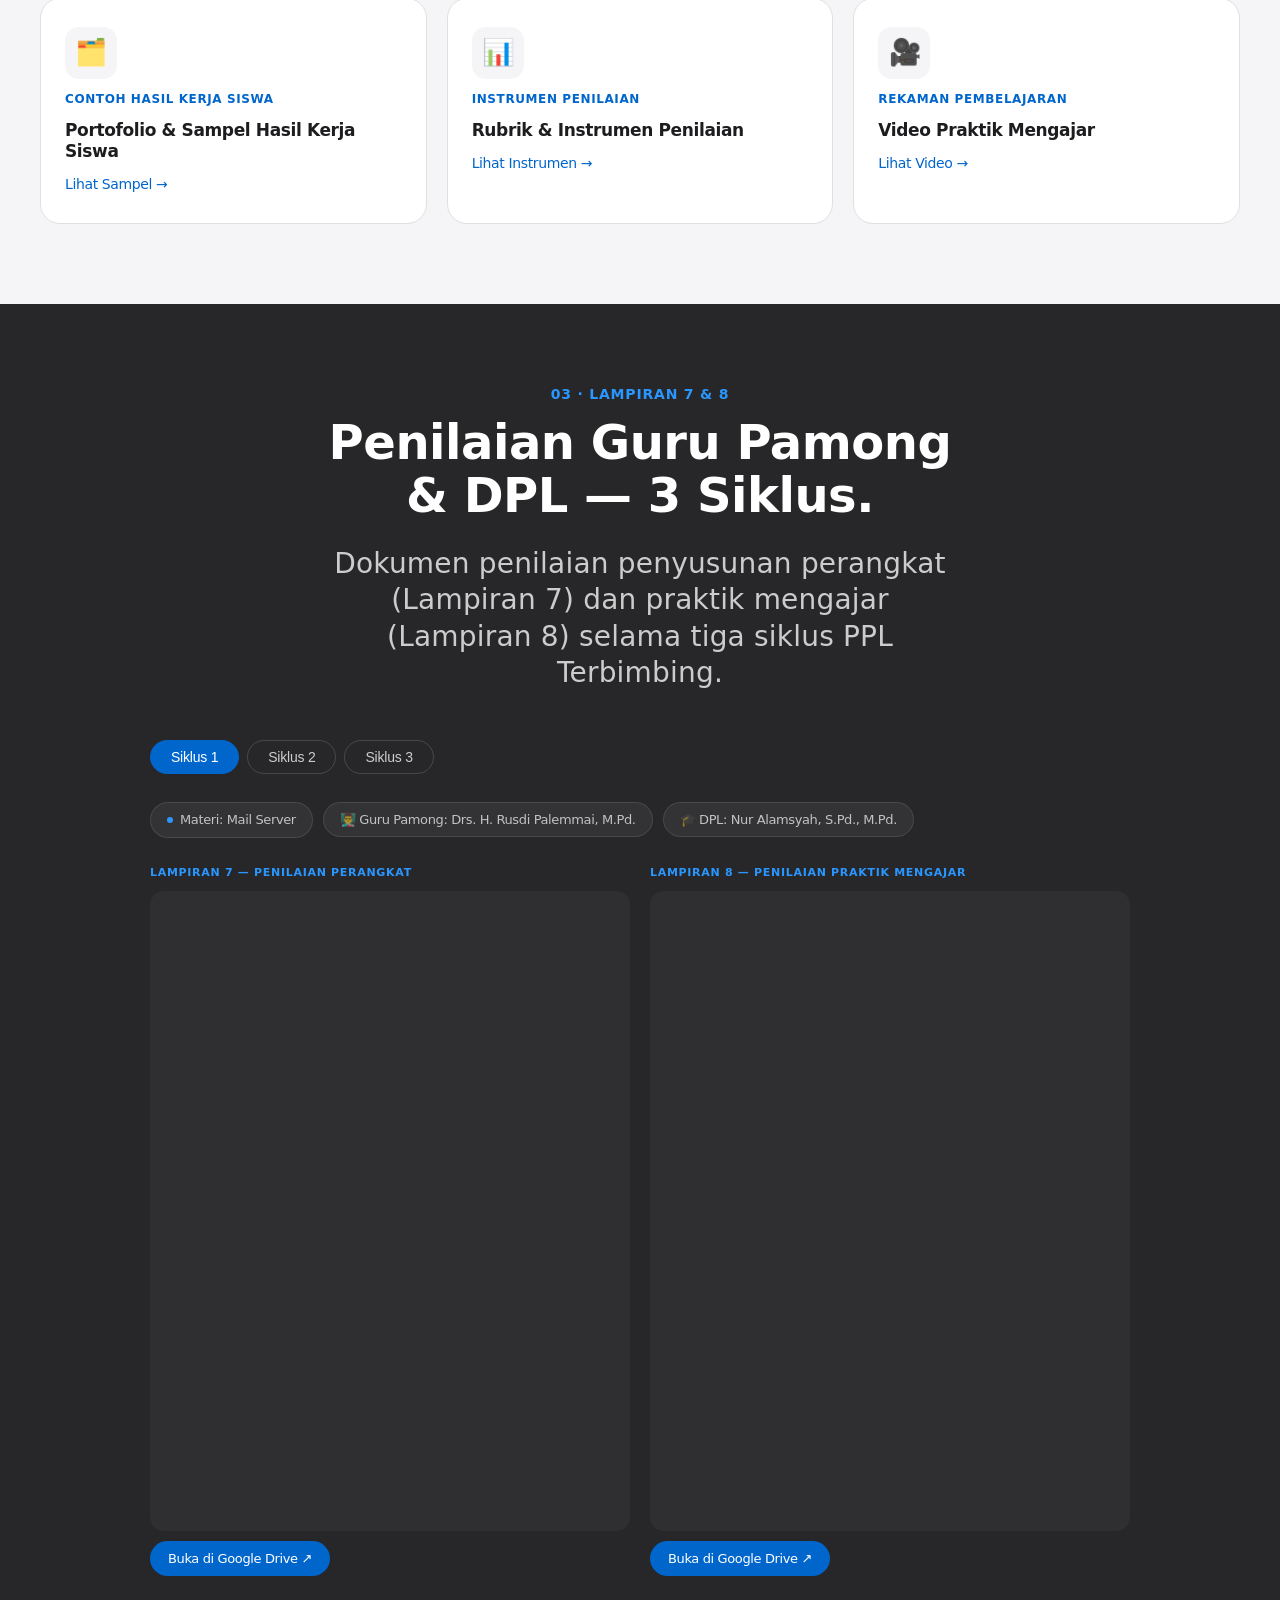
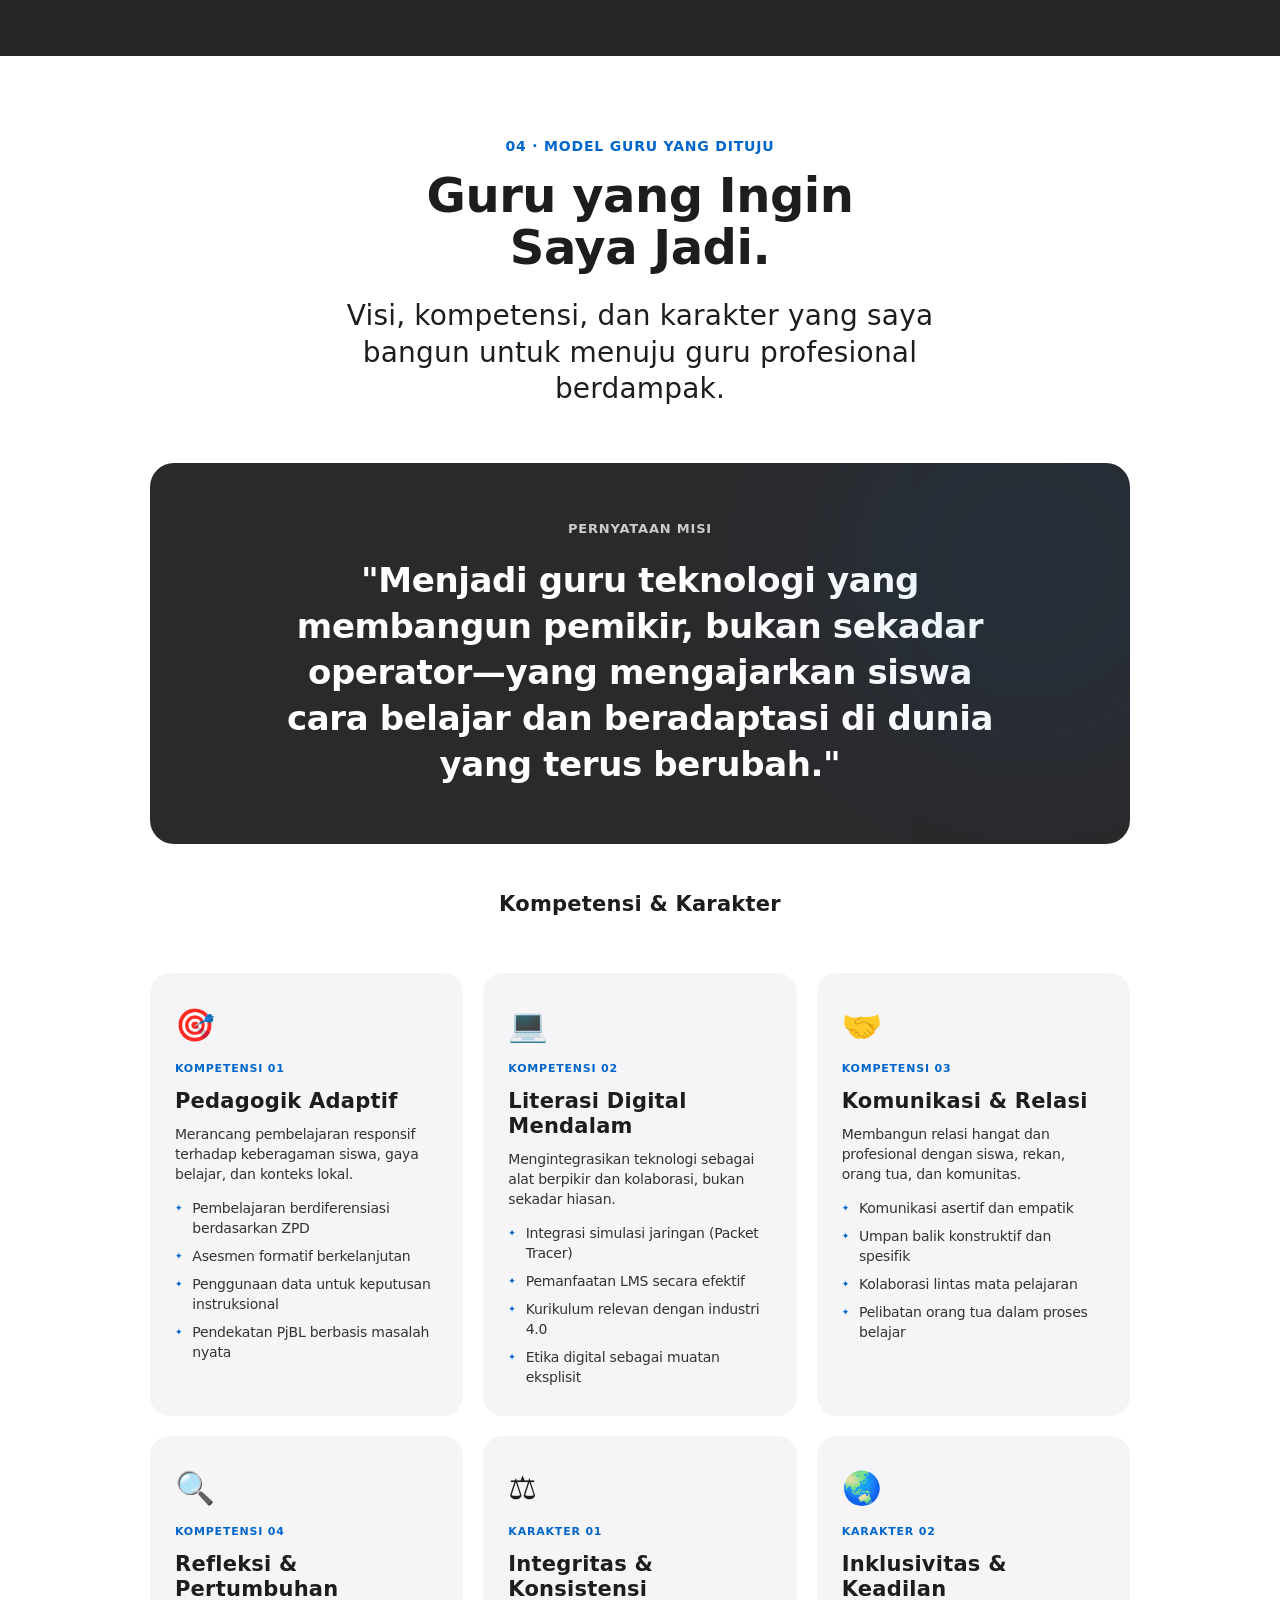
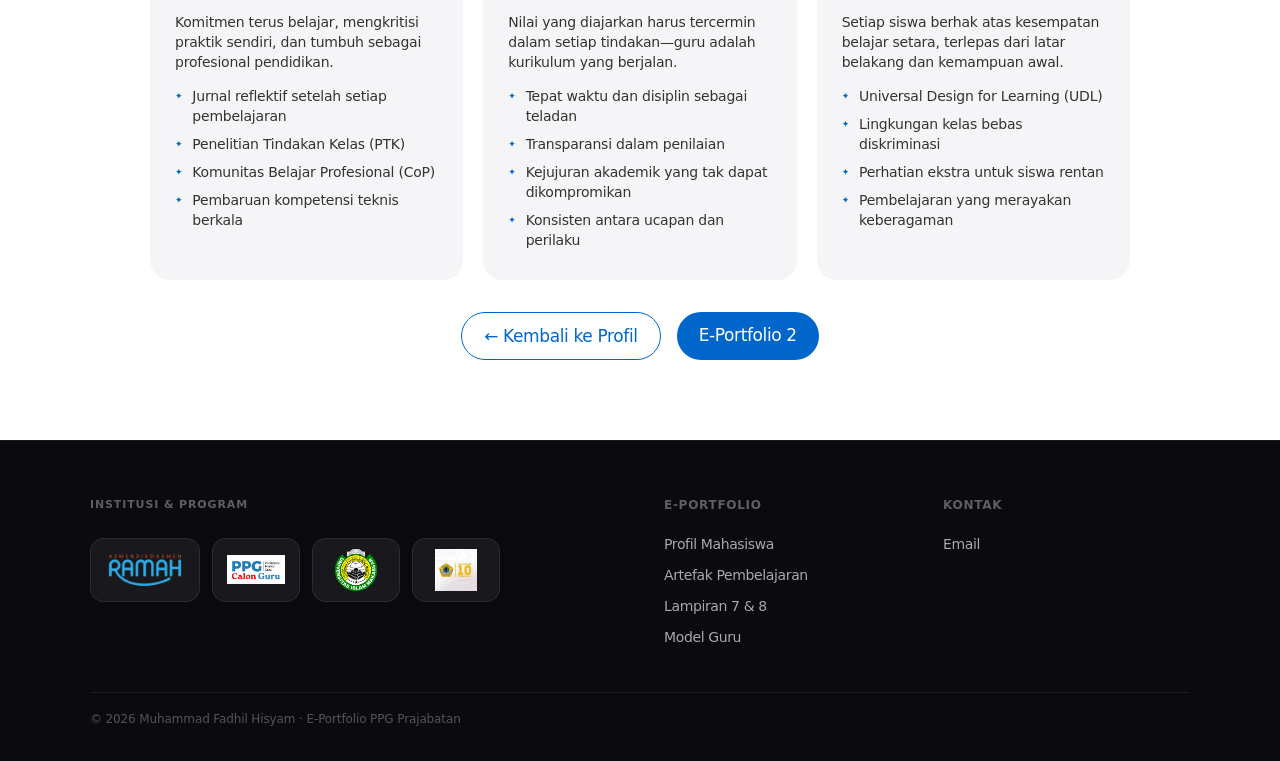
==== commit f70dd9d7: "Update bottom CTA buttons in eporto1 to match eporto2 style" ====
--- a/eporto1/index.html
+++ b/eporto1/index.html
@@ -1791,8 +1791,8 @@
       </div>
 
       <div class="cta-row mt-xxl reveal">
-        <a href="#profil" class="btn-pill">Kembali ke Profil</a>
-        <a href="#artefak" class="btn-pill btn-pill--ghost">Lihat Artefak</a>
+        <a href="#profil" class="btn-pill btn-pill--ghost">← Kembali ke Profil</a>
+        <a href="../eporto2/" class="btn-pill">E-Portfolio 2</a>
       </div>
     </div>
   </section>
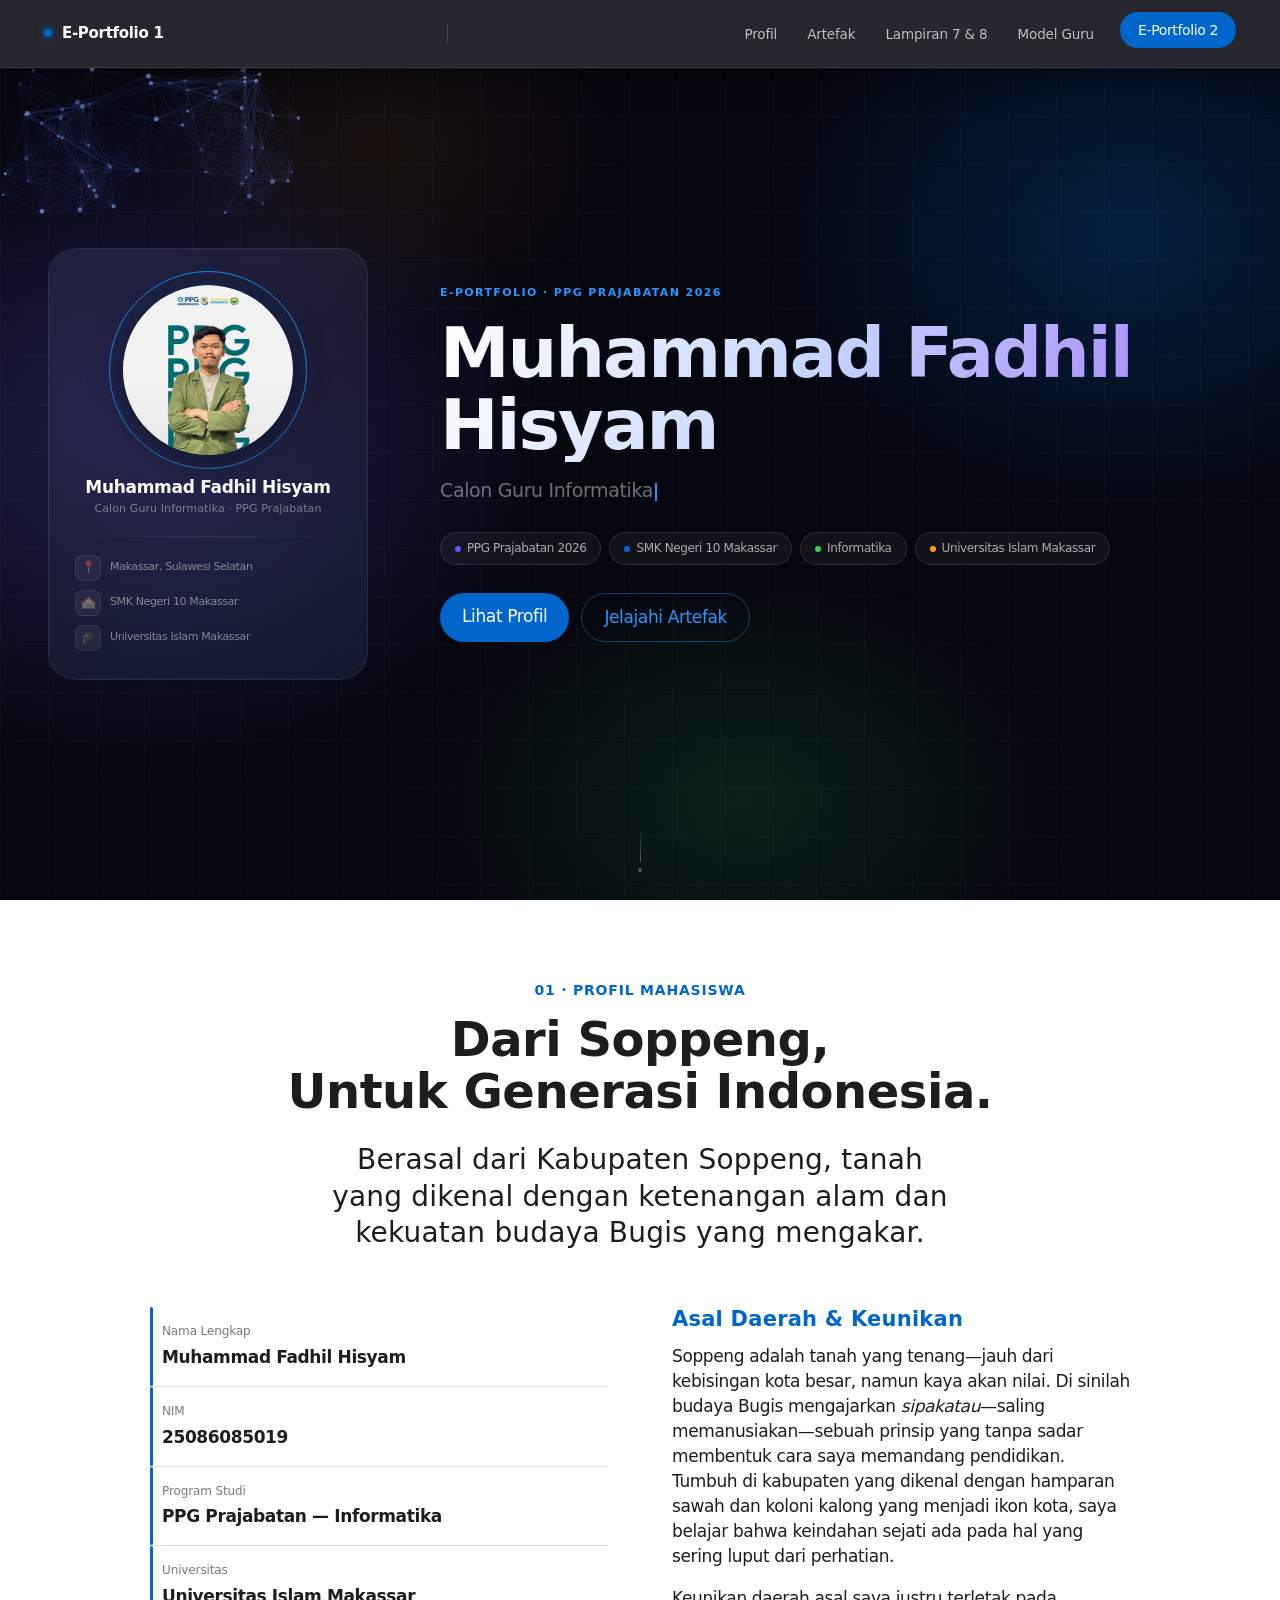
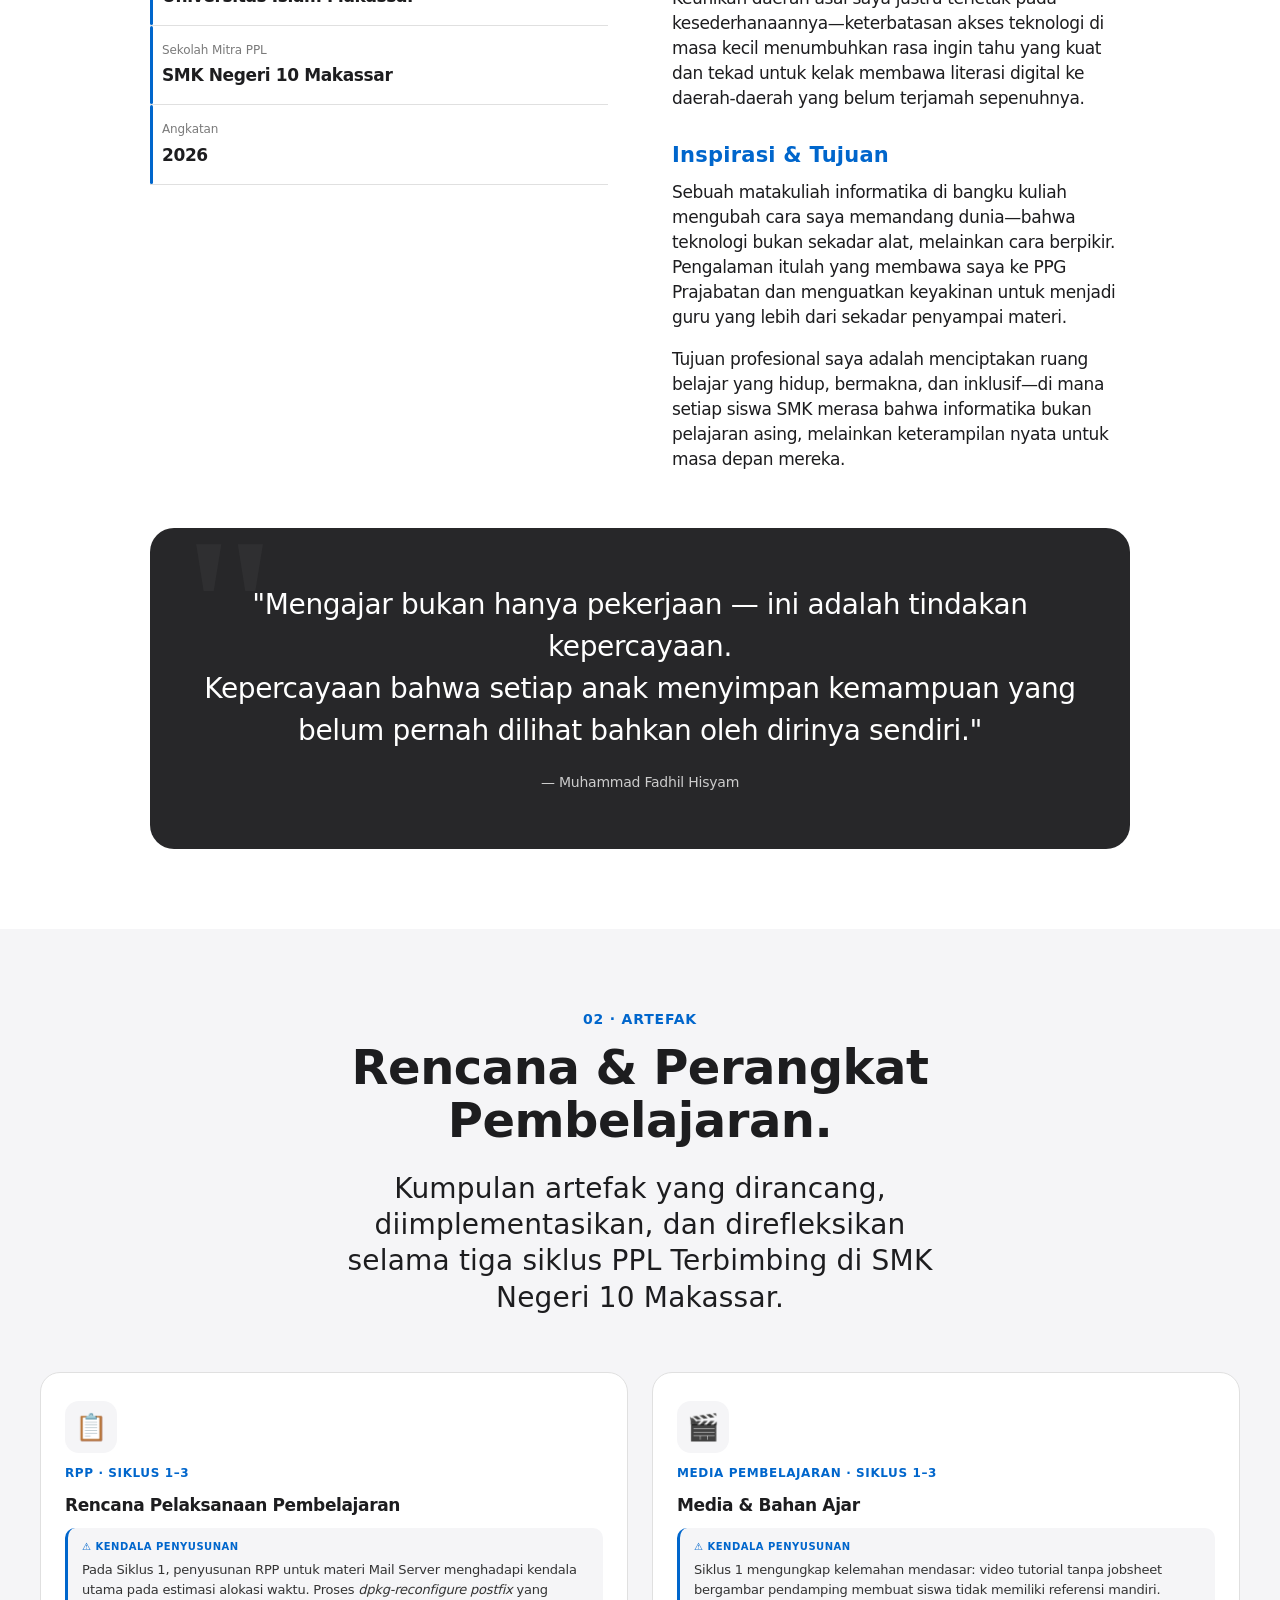
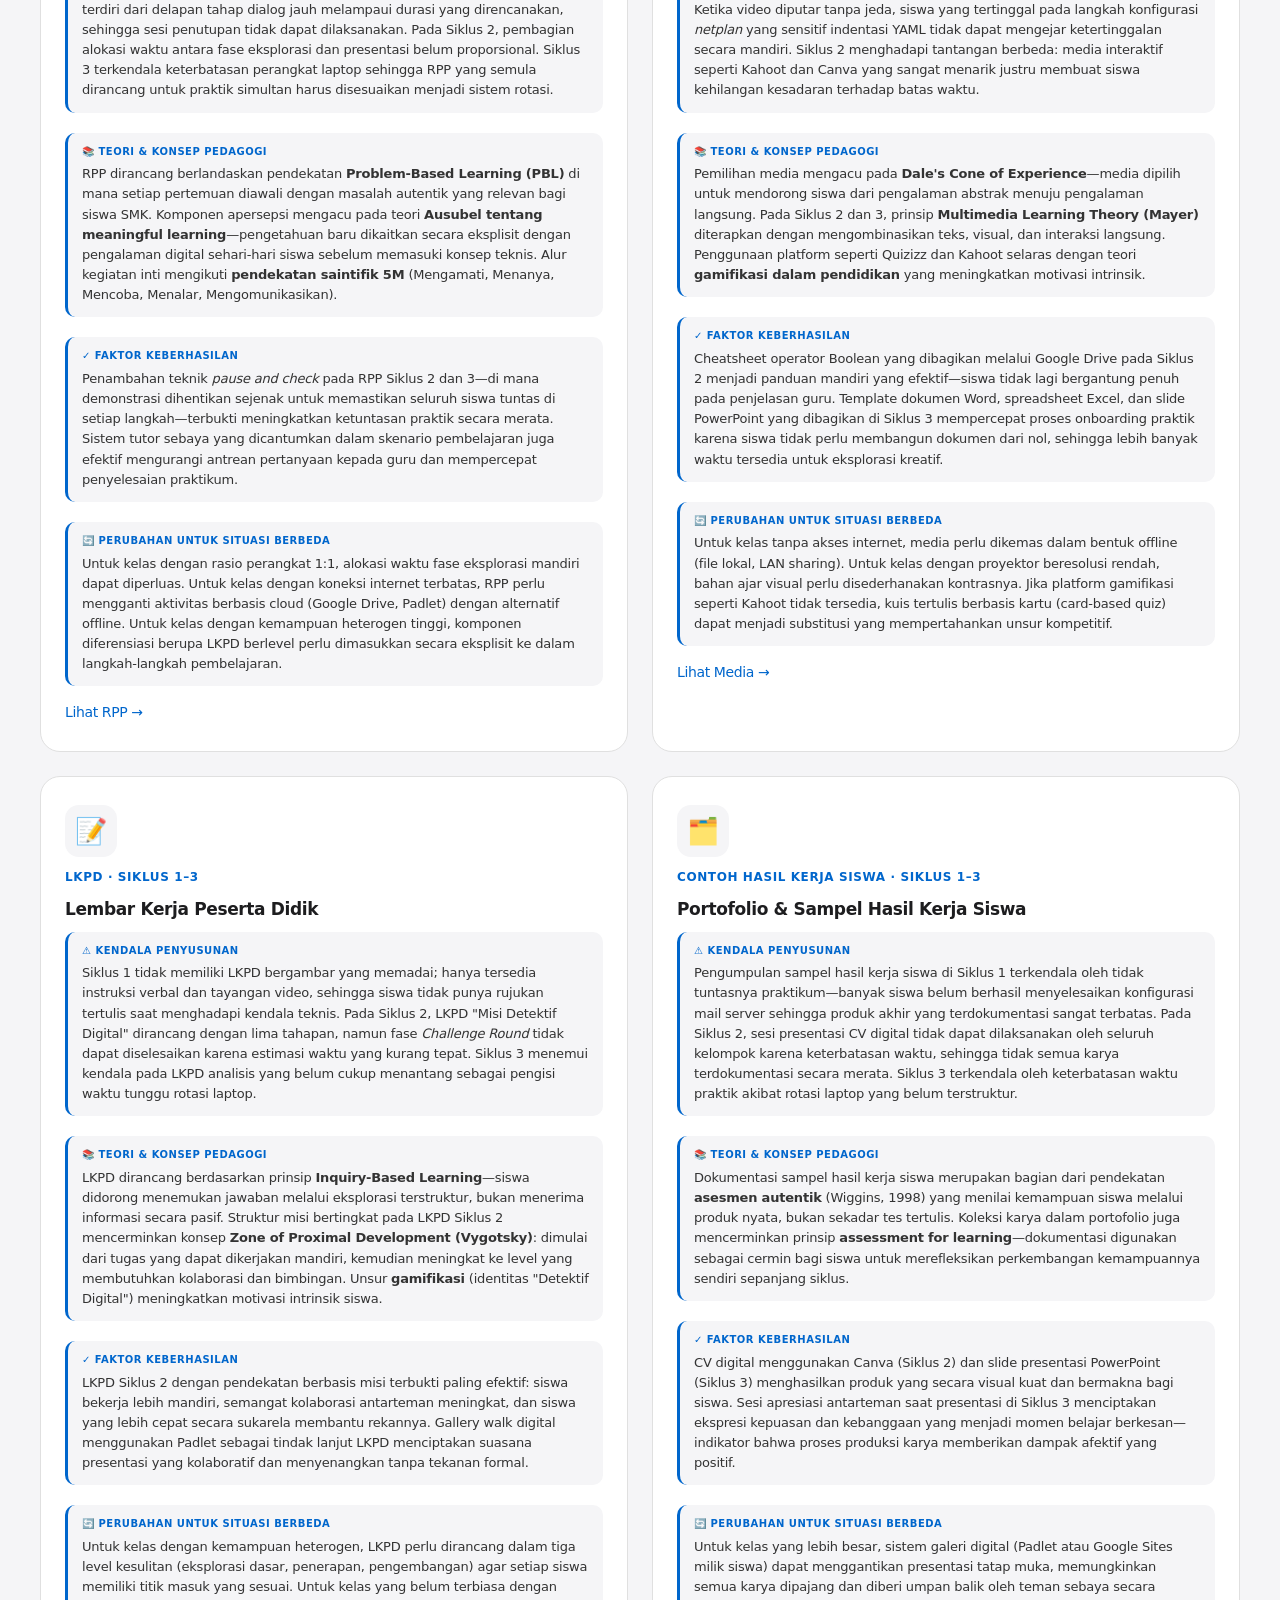
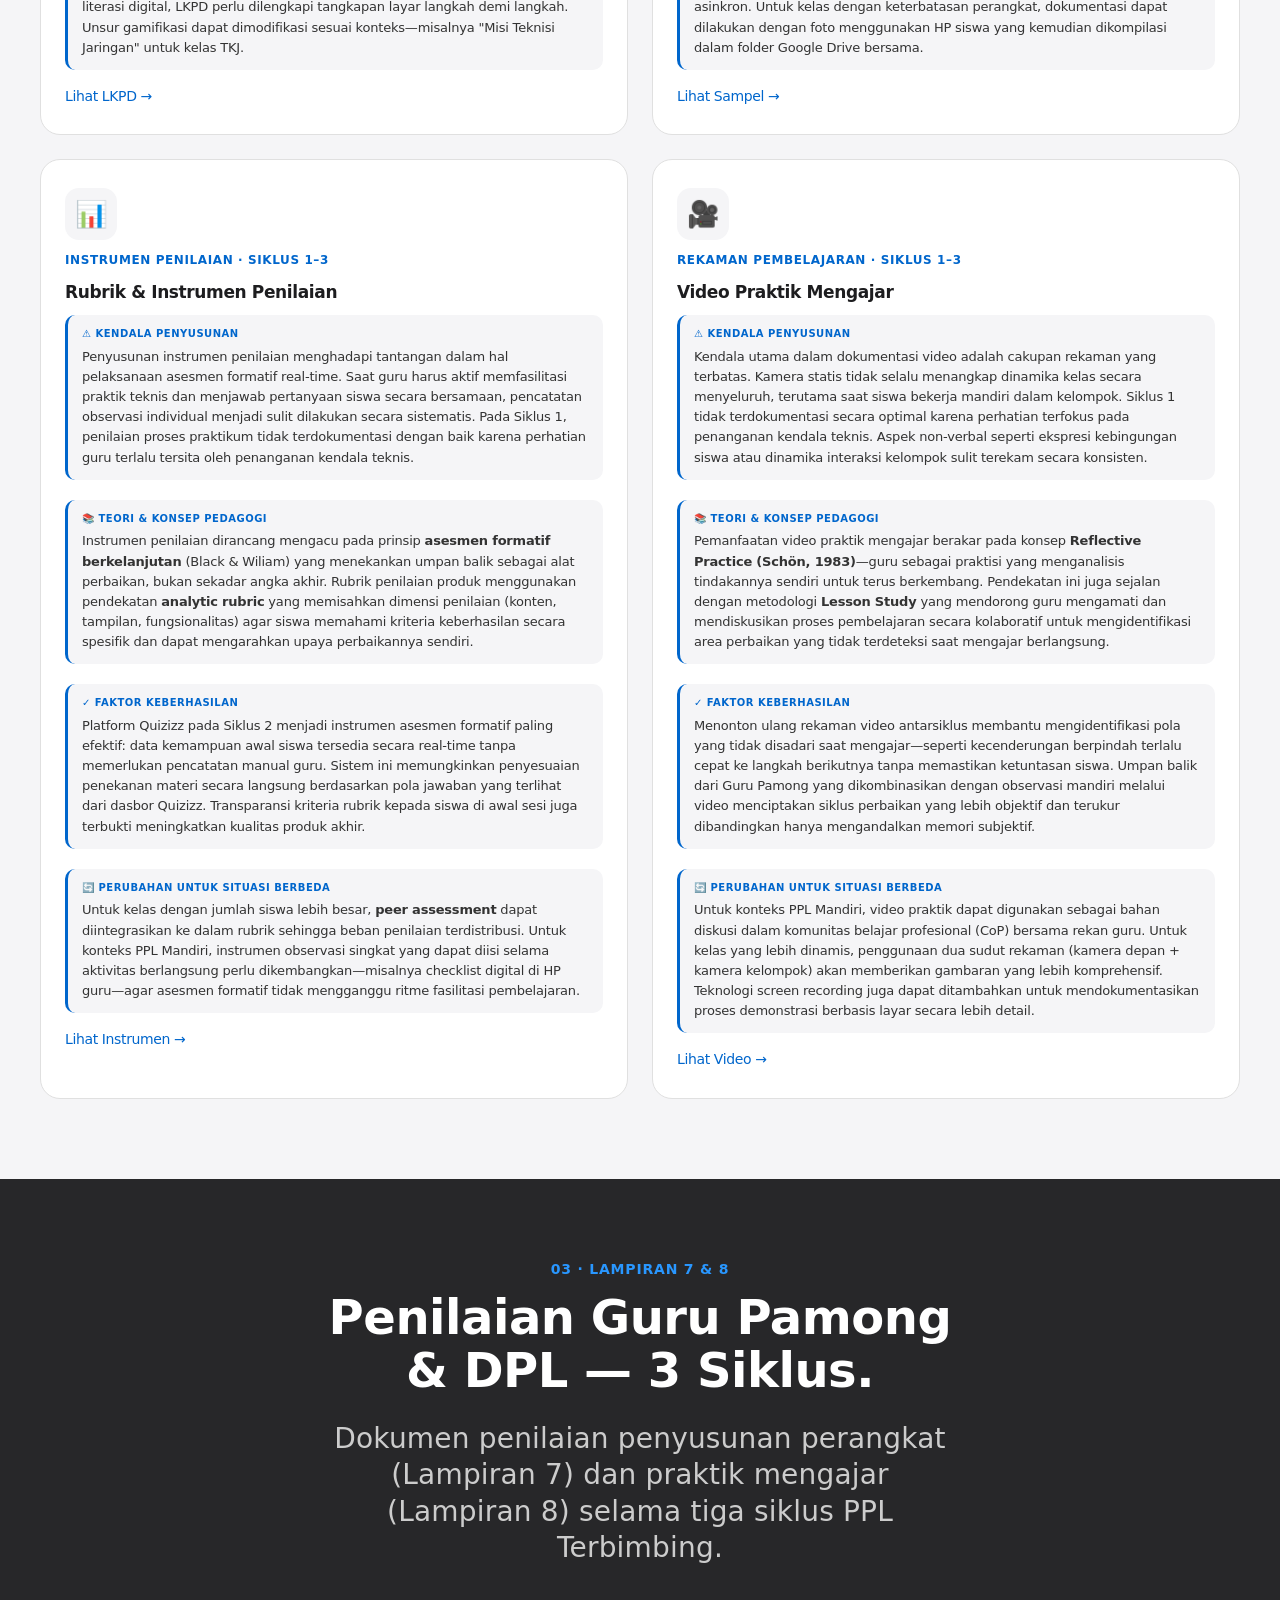
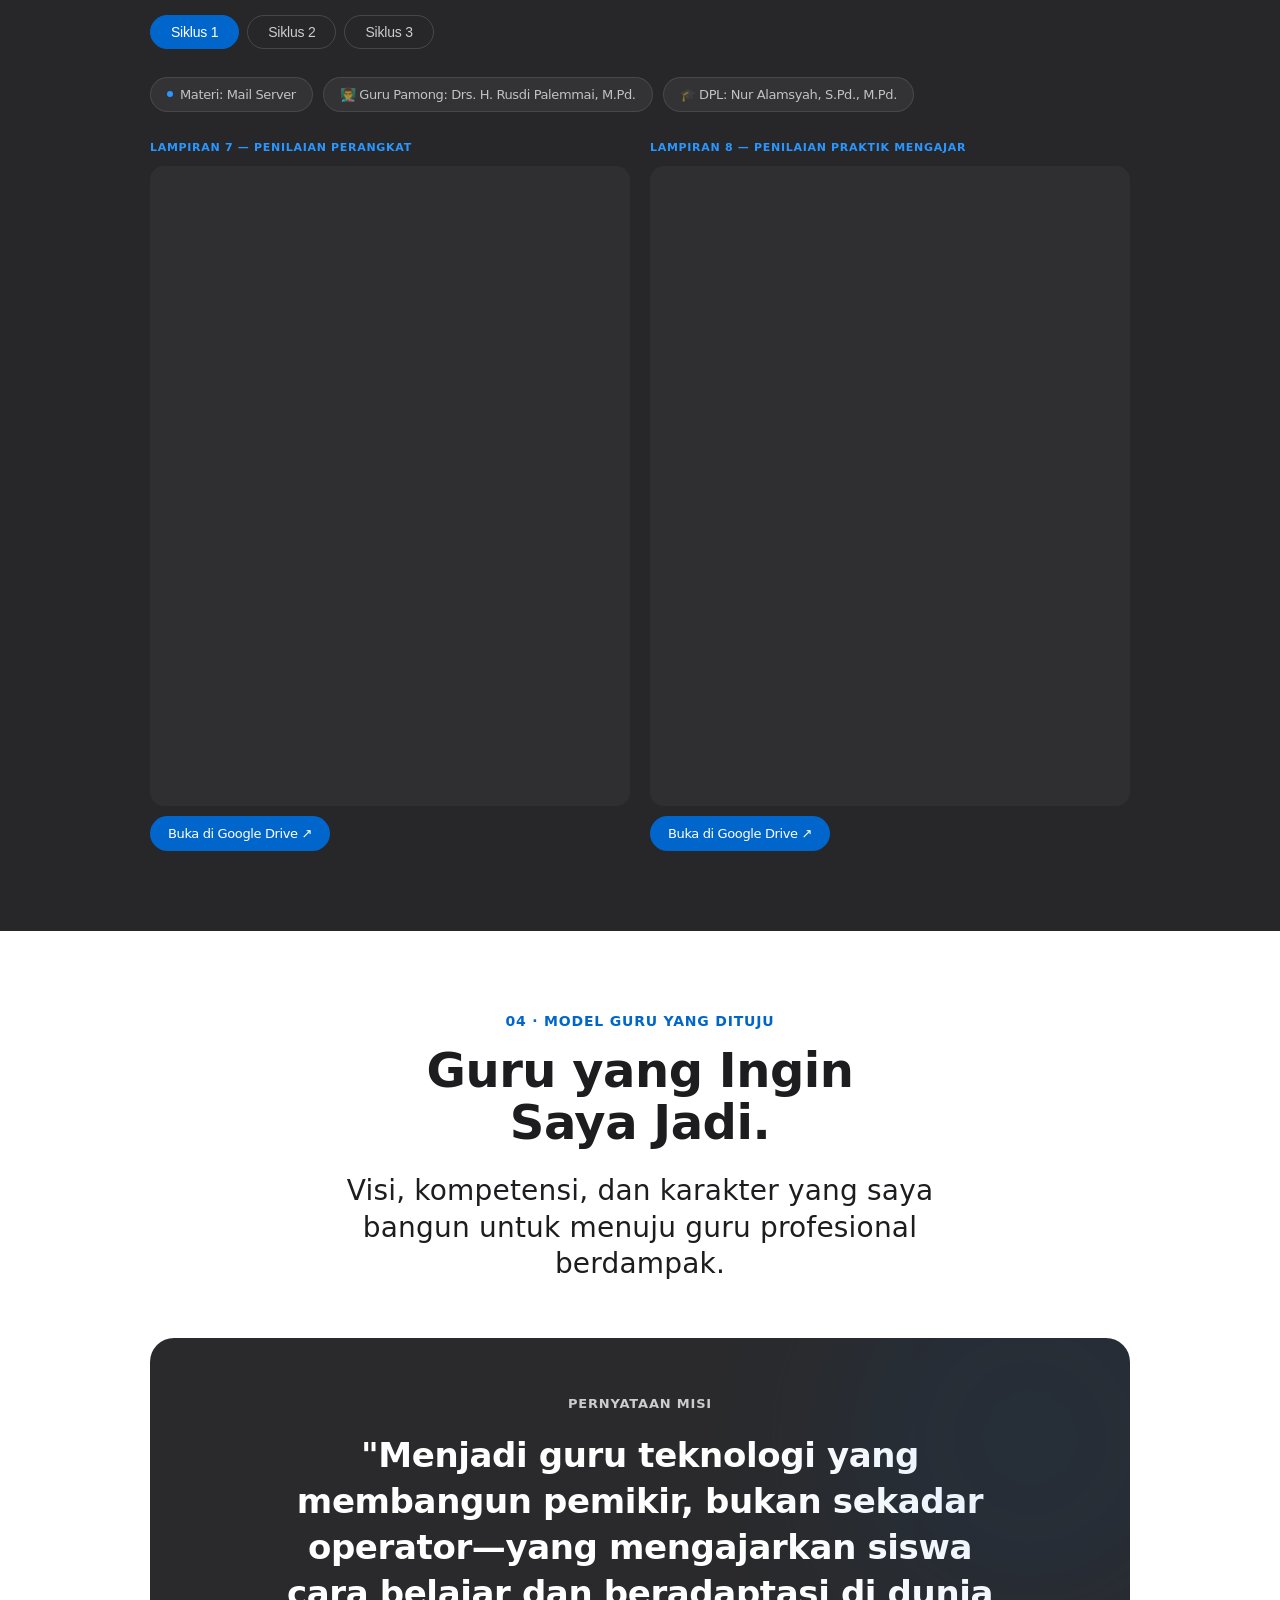
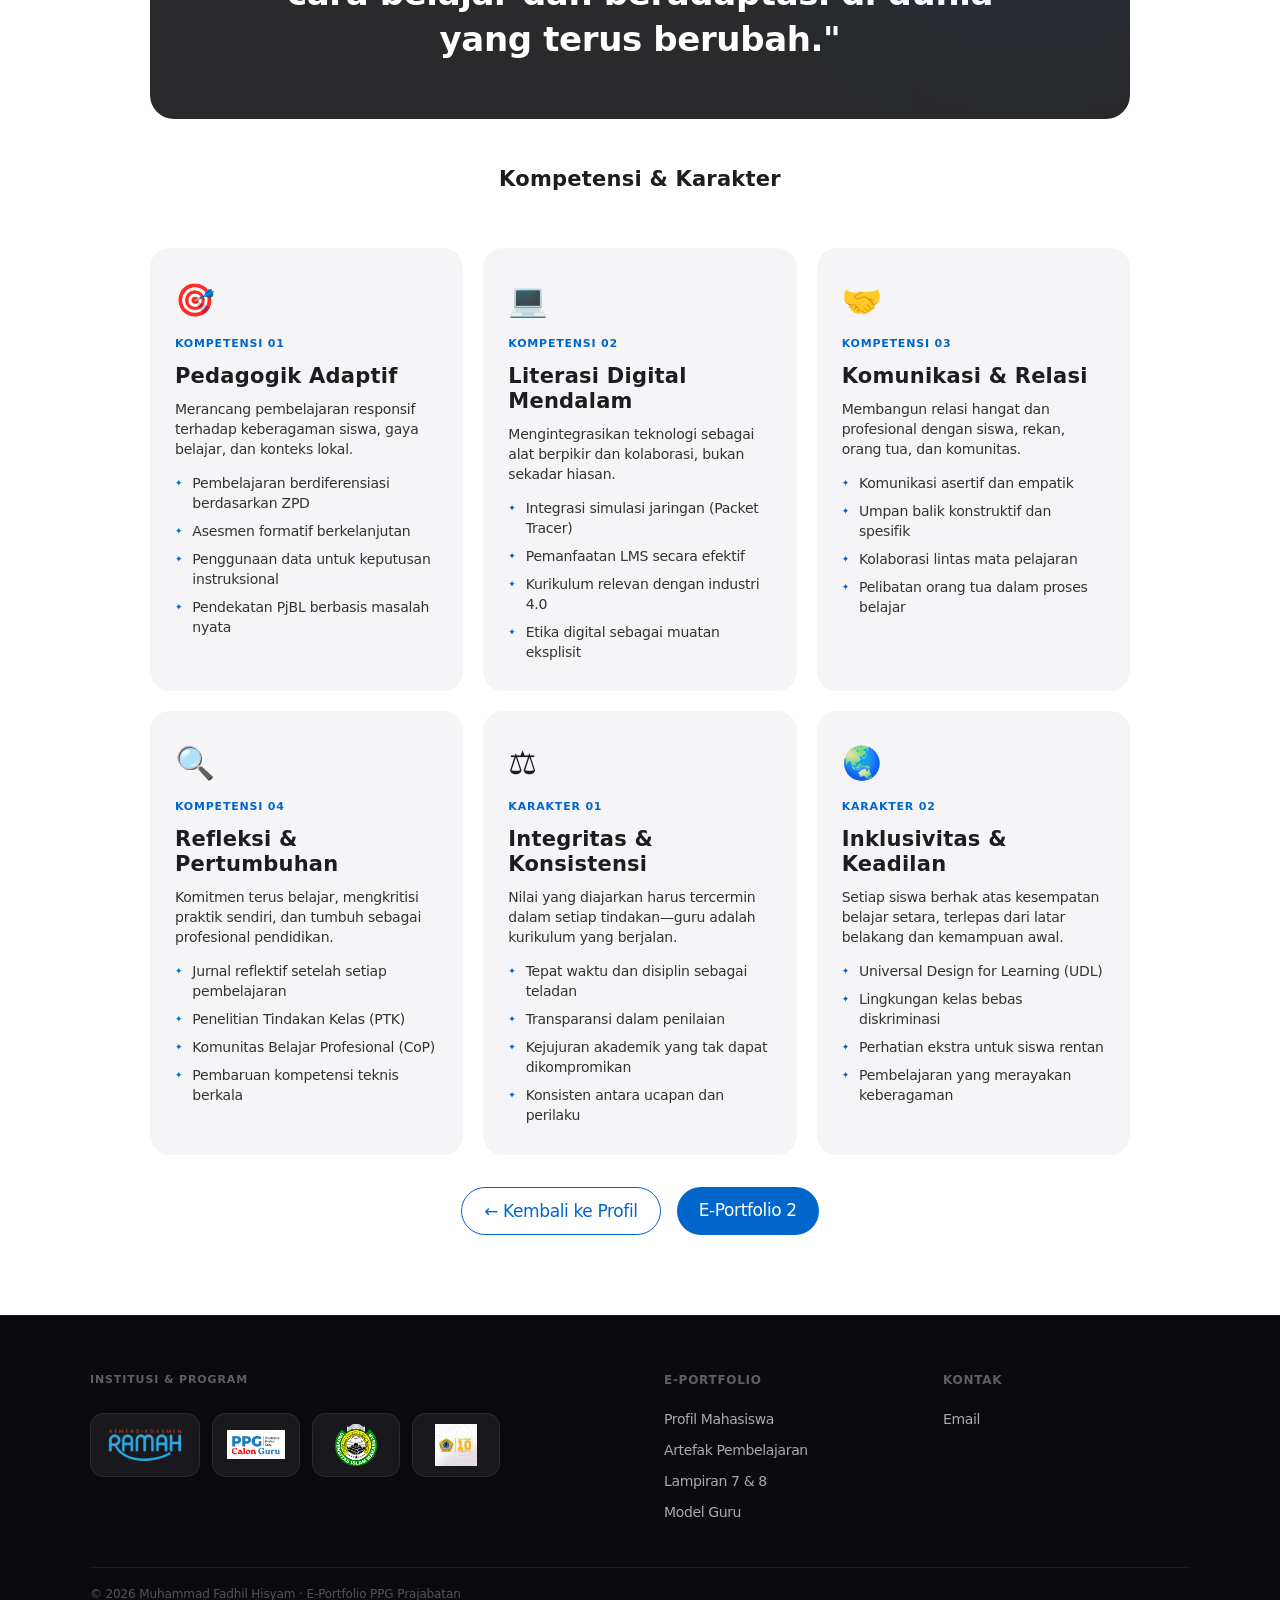
==== commit 4da09aee: "Add comprehensive 4-aspect analysis to all 6 artifact cards in eporto1" ====
--- a/eporto1/index.html
+++ b/eporto1/index.html
@@ -762,13 +762,12 @@
     ────────────────────────────────────── */
     .artifact-grid {
       display: grid;
-      grid-template-columns: repeat(3, 1fr);
-      gap: 20px;
+      grid-template-columns: repeat(2, 1fr);
+      gap: 24px;
       margin-top: 56px;
       text-align: left;
     }
-    @media (max-width: 1024px) { .artifact-grid { grid-template-columns: repeat(2,1fr); } }
-    @media (max-width: 640px)  { .artifact-grid { grid-template-columns: 1fr; } }
+    @media (max-width: 900px) { .artifact-grid { grid-template-columns: 1fr; } }
 
     .artifact-card {
       background: var(--canvas);
@@ -810,19 +809,21 @@
 
     .analysis-block {
       background: var(--canvas-parchment);
-      border-radius: 12px;
-      padding: 16px 18px;
+      border-radius: 10px;
+      padding: 12px 14px;
       border-left: 3px solid var(--primary);
     }
+    .analysis-block + .analysis-block { margin-top: 8px; }
     .analysis-block__label {
-      font-size: 11px;
-      font-weight: 600;
-      letter-spacing: 0.6px;
+      font-size: 10px;
+      font-weight: 700;
+      letter-spacing: 0.5px;
       text-transform: uppercase;
       color: var(--primary);
-      margin-bottom: 6px;
-    }
-    .analysis-block__text { font-size: 13px; color: var(--ink-muted-80); line-height: 1.5; letter-spacing: -0.2px; }
+      margin-bottom: 5px;
+    }
+    .analysis-block__text { font-size: 13px; color: var(--ink-muted-80); line-height: 1.55; letter-spacing: -0.2px; }
+    .artifact-card .artifact-link { margin-top: 4px; }
 
     .tag-row { display: flex; gap: 6px; flex-wrap: wrap; }
     .tag {
@@ -1475,45 +1476,177 @@
 
       <div class="artifact-grid">
 
+        <!-- ── ARTEFAK 1: RPP ── -->
         <div class="artifact-card reveal d1">
           <div class="artifact-card__icon">📋</div>
           <div class="artifact-card__type">RPP · Siklus 1–3</div>
           <div class="artifact-card__title">Rencana Pelaksanaan Pembelajaran</div>
+
+          <div class="analysis-block">
+            <div class="analysis-block__label">⚠ Kendala Penyusunan</div>
+            <div class="analysis-block__text">Pada Siklus 1, penyusunan RPP untuk materi Mail Server menghadapi kendala utama pada estimasi alokasi waktu. Proses <em>dpkg-reconfigure postfix</em> yang terdiri dari delapan tahap dialog jauh melampaui durasi yang direncanakan, sehingga sesi penutupan tidak dapat dilaksanakan. Pada Siklus 2, pembagian alokasi waktu antara fase eksplorasi dan presentasi belum proporsional. Siklus 3 terkendala keterbatasan perangkat laptop sehingga RPP yang semula dirancang untuk praktik simultan harus disesuaikan menjadi sistem rotasi.</div>
+          </div>
+
+          <div class="analysis-block">
+            <div class="analysis-block__label">📚 Teori & Konsep Pedagogi</div>
+            <div class="analysis-block__text">RPP dirancang berlandaskan pendekatan <strong>Problem-Based Learning (PBL)</strong> di mana setiap pertemuan diawali dengan masalah autentik yang relevan bagi siswa SMK. Komponen apersepsi mengacu pada teori <strong>Ausubel tentang meaningful learning</strong>—pengetahuan baru dikaitkan secara eksplisit dengan pengalaman digital sehari-hari siswa sebelum memasuki konsep teknis. Alur kegiatan inti mengikuti <strong>pendekatan saintifik 5M</strong> (Mengamati, Menanya, Mencoba, Menalar, Mengomunikasikan).</div>
+          </div>
+
+          <div class="analysis-block">
+            <div class="analysis-block__label">✓ Faktor Keberhasilan</div>
+            <div class="analysis-block__text">Penambahan teknik <em>pause and check</em> pada RPP Siklus 2 dan 3—di mana demonstrasi dihentikan sejenak untuk memastikan seluruh siswa tuntas di setiap langkah—terbukti meningkatkan ketuntasan praktik secara merata. Sistem tutor sebaya yang dicantumkan dalam skenario pembelajaran juga efektif mengurangi antrean pertanyaan kepada guru dan mempercepat penyelesaian praktikum.</div>
+          </div>
+
+          <div class="analysis-block">
+            <div class="analysis-block__label">🔄 Perubahan untuk Situasi Berbeda</div>
+            <div class="analysis-block__text">Untuk kelas dengan rasio perangkat 1:1, alokasi waktu fase eksplorasi mandiri dapat diperluas. Untuk kelas dengan koneksi internet terbatas, RPP perlu mengganti aktivitas berbasis cloud (Google Drive, Padlet) dengan alternatif offline. Untuk kelas dengan kemampuan heterogen tinggi, komponen diferensiasi berupa LKPD berlevel perlu dimasukkan secara eksplisit ke dalam langkah-langkah pembelajaran.</div>
+          </div>
+
           <a href="https://drive.google.com/drive/folders/1UTr5fvW2uFuetUrsqTfYqTL8g7Ny0FBr?usp=sharing" target="_blank" rel="noopener" class="artifact-link">Lihat RPP</a>
         </div>
 
+        <!-- ── ARTEFAK 2: MEDIA ── -->
         <div class="artifact-card reveal d2">
           <div class="artifact-card__icon">🎬</div>
-          <div class="artifact-card__type">Media Pembelajaran</div>
+          <div class="artifact-card__type">Media Pembelajaran · Siklus 1–3</div>
           <div class="artifact-card__title">Media & Bahan Ajar</div>
+
+          <div class="analysis-block">
+            <div class="analysis-block__label">⚠ Kendala Penyusunan</div>
+            <div class="analysis-block__text">Siklus 1 mengungkap kelemahan mendasar: video tutorial tanpa jobsheet bergambar pendamping membuat siswa tidak memiliki referensi mandiri. Ketika video diputar tanpa jeda, siswa yang tertinggal pada langkah konfigurasi <em>netplan</em> yang sensitif indentasi YAML tidak dapat mengejar ketertinggalan secara mandiri. Siklus 2 menghadapi tantangan berbeda: media interaktif seperti Kahoot dan Canva yang sangat menarik justru membuat siswa kehilangan kesadaran terhadap batas waktu.</div>
+          </div>
+
+          <div class="analysis-block">
+            <div class="analysis-block__label">📚 Teori & Konsep Pedagogi</div>
+            <div class="analysis-block__text">Pemilihan media mengacu pada <strong>Dale's Cone of Experience</strong>—media dipilih untuk mendorong siswa dari pengalaman abstrak menuju pengalaman langsung. Pada Siklus 2 dan 3, prinsip <strong>Multimedia Learning Theory (Mayer)</strong> diterapkan dengan mengombinasikan teks, visual, dan interaksi langsung. Penggunaan platform seperti Quizizz dan Kahoot selaras dengan teori <strong>gamifikasi dalam pendidikan</strong> yang meningkatkan motivasi intrinsik.</div>
+          </div>
+
+          <div class="analysis-block">
+            <div class="analysis-block__label">✓ Faktor Keberhasilan</div>
+            <div class="analysis-block__text">Cheatsheet operator Boolean yang dibagikan melalui Google Drive pada Siklus 2 menjadi panduan mandiri yang efektif—siswa tidak lagi bergantung penuh pada penjelasan guru. Template dokumen Word, spreadsheet Excel, dan slide PowerPoint yang dibagikan di Siklus 3 mempercepat proses onboarding praktik karena siswa tidak perlu membangun dokumen dari nol, sehingga lebih banyak waktu tersedia untuk eksplorasi kreatif.</div>
+          </div>
+
+          <div class="analysis-block">
+            <div class="analysis-block__label">🔄 Perubahan untuk Situasi Berbeda</div>
+            <div class="analysis-block__text">Untuk kelas tanpa akses internet, media perlu dikemas dalam bentuk offline (file lokal, LAN sharing). Untuk kelas dengan proyektor beresolusi rendah, bahan ajar visual perlu disederhanakan kontrasnya. Jika platform gamifikasi seperti Kahoot tidak tersedia, kuis tertulis berbasis kartu (card-based quiz) dapat menjadi substitusi yang mempertahankan unsur kompetitif.</div>
+          </div>
+
           <a href="https://drive.google.com/drive/folders/1mLaOd3ZiauxKPVJ--ue47nrFvtMN-SOi?usp=sharing" target="_blank" rel="noopener" class="artifact-link">Lihat Media</a>
         </div>
 
-        <div class="artifact-card reveal d3">
+        <!-- ── ARTEFAK 3: LKPD ── -->
+        <div class="artifact-card reveal d1">
           <div class="artifact-card__icon">📝</div>
-          <div class="artifact-card__type">LKPD</div>
+          <div class="artifact-card__type">LKPD · Siklus 1–3</div>
           <div class="artifact-card__title">Lembar Kerja Peserta Didik</div>
+
+          <div class="analysis-block">
+            <div class="analysis-block__label">⚠ Kendala Penyusunan</div>
+            <div class="analysis-block__text">Siklus 1 tidak memiliki LKPD bergambar yang memadai; hanya tersedia instruksi verbal dan tayangan video, sehingga siswa tidak punya rujukan tertulis saat menghadapi kendala teknis. Pada Siklus 2, LKPD "Misi Detektif Digital" dirancang dengan lima tahapan, namun fase <em>Challenge Round</em> tidak dapat diselesaikan karena estimasi waktu yang kurang tepat. Siklus 3 menemui kendala pada LKPD analisis yang belum cukup menantang sebagai pengisi waktu tunggu rotasi laptop.</div>
+          </div>
+
+          <div class="analysis-block">
+            <div class="analysis-block__label">📚 Teori & Konsep Pedagogi</div>
+            <div class="analysis-block__text">LKPD dirancang berdasarkan prinsip <strong>Inquiry-Based Learning</strong>—siswa didorong menemukan jawaban melalui eksplorasi terstruktur, bukan menerima informasi secara pasif. Struktur misi bertingkat pada LKPD Siklus 2 mencerminkan konsep <strong>Zone of Proximal Development (Vygotsky)</strong>: dimulai dari tugas yang dapat dikerjakan mandiri, kemudian meningkat ke level yang membutuhkan kolaborasi dan bimbingan. Unsur <strong>gamifikasi</strong> (identitas "Detektif Digital") meningkatkan motivasi intrinsik siswa.</div>
+          </div>
+
+          <div class="analysis-block">
+            <div class="analysis-block__label">✓ Faktor Keberhasilan</div>
+            <div class="analysis-block__text">LKPD Siklus 2 dengan pendekatan berbasis misi terbukti paling efektif: siswa bekerja lebih mandiri, semangat kolaborasi antarteman meningkat, dan siswa yang lebih cepat secara sukarela membantu rekannya. Gallery walk digital menggunakan Padlet sebagai tindak lanjut LKPD menciptakan suasana presentasi yang kolaboratif dan menyenangkan tanpa tekanan formal.</div>
+          </div>
+
+          <div class="analysis-block">
+            <div class="analysis-block__label">🔄 Perubahan untuk Situasi Berbeda</div>
+            <div class="analysis-block__text">Untuk kelas dengan kemampuan heterogen, LKPD perlu dirancang dalam tiga level kesulitan (eksplorasi dasar, penerapan, pengembangan) agar setiap siswa memiliki titik masuk yang sesuai. Untuk kelas yang belum terbiasa dengan literasi digital, LKPD perlu dilengkapi tangkapan layar langkah demi langkah. Unsur gamifikasi dapat dimodifikasi sesuai konteks—misalnya "Misi Teknisi Jaringan" untuk kelas TKJ.</div>
+          </div>
+
           <a href="https://drive.google.com/drive/folders/1dYzDeDiOAlt8-WnxzQcFuiXLnVpkGHb1?usp=sharing" target="_blank" rel="noopener" class="artifact-link">Lihat LKPD</a>
         </div>
 
-        <div class="artifact-card reveal d4">
+        <!-- ── ARTEFAK 4: SAMPEL HASIL KERJA ── -->
+        <div class="artifact-card reveal d2">
           <div class="artifact-card__icon">🗂️</div>
-          <div class="artifact-card__type">Contoh Hasil Kerja Siswa</div>
+          <div class="artifact-card__type">Contoh Hasil Kerja Siswa · Siklus 1–3</div>
           <div class="artifact-card__title">Portofolio & Sampel Hasil Kerja Siswa</div>
+
+          <div class="analysis-block">
+            <div class="analysis-block__label">⚠ Kendala Penyusunan</div>
+            <div class="analysis-block__text">Pengumpulan sampel hasil kerja siswa di Siklus 1 terkendala oleh tidak tuntasnya praktikum—banyak siswa belum berhasil menyelesaikan konfigurasi mail server sehingga produk akhir yang terdokumentasi sangat terbatas. Pada Siklus 2, sesi presentasi CV digital tidak dapat dilaksanakan oleh seluruh kelompok karena keterbatasan waktu, sehingga tidak semua karya terdokumentasi secara merata. Siklus 3 terkendala oleh keterbatasan waktu praktik akibat rotasi laptop yang belum terstruktur.</div>
+          </div>
+
+          <div class="analysis-block">
+            <div class="analysis-block__label">📚 Teori & Konsep Pedagogi</div>
+            <div class="analysis-block__text">Dokumentasi sampel hasil kerja siswa merupakan bagian dari pendekatan <strong>asesmen autentik</strong> (Wiggins, 1998) yang menilai kemampuan siswa melalui produk nyata, bukan sekadar tes tertulis. Koleksi karya dalam portofolio juga mencerminkan prinsip <strong>assessment for learning</strong>—dokumentasi digunakan sebagai cermin bagi siswa untuk merefleksikan perkembangan kemampuannya sendiri sepanjang siklus.</div>
+          </div>
+
+          <div class="analysis-block">
+            <div class="analysis-block__label">✓ Faktor Keberhasilan</div>
+            <div class="analysis-block__text">CV digital menggunakan Canva (Siklus 2) dan slide presentasi PowerPoint (Siklus 3) menghasilkan produk yang secara visual kuat dan bermakna bagi siswa. Sesi apresiasi antarteman saat presentasi di Siklus 3 menciptakan ekspresi kepuasan dan kebanggaan yang menjadi momen belajar berkesan—indikator bahwa proses produksi karya memberikan dampak afektif yang positif.</div>
+          </div>
+
+          <div class="analysis-block">
+            <div class="analysis-block__label">🔄 Perubahan untuk Situasi Berbeda</div>
+            <div class="analysis-block__text">Untuk kelas yang lebih besar, sistem galeri digital (Padlet atau Google Sites milik siswa) dapat menggantikan presentasi tatap muka, memungkinkan semua karya dipajang dan diberi umpan balik oleh teman sebaya secara asinkron. Untuk kelas dengan keterbatasan perangkat, dokumentasi dapat dilakukan dengan foto menggunakan HP siswa yang kemudian dikompilasi dalam folder Google Drive bersama.</div>
+          </div>
+
           <a href="https://drive.google.com/drive/folders/1dYzDeDiOAlt8-WnxzQcFuiXLnVpkGHb1?usp=sharing" target="_blank" rel="noopener" class="artifact-link">Lihat Sampel</a>
         </div>
 
-        <div class="artifact-card reveal d5">
+        <!-- ── ARTEFAK 5: INSTRUMEN PENILAIAN ── -->
+        <div class="artifact-card reveal d1">
           <div class="artifact-card__icon">📊</div>
-          <div class="artifact-card__type">Instrumen Penilaian</div>
+          <div class="artifact-card__type">Instrumen Penilaian · Siklus 1–3</div>
           <div class="artifact-card__title">Rubrik & Instrumen Penilaian</div>
+
+          <div class="analysis-block">
+            <div class="analysis-block__label">⚠ Kendala Penyusunan</div>
+            <div class="analysis-block__text">Penyusunan instrumen penilaian menghadapi tantangan dalam hal pelaksanaan asesmen formatif real-time. Saat guru harus aktif memfasilitasi praktik teknis dan menjawab pertanyaan siswa secara bersamaan, pencatatan observasi individual menjadi sulit dilakukan secara sistematis. Pada Siklus 1, penilaian proses praktikum tidak terdokumentasi dengan baik karena perhatian guru terlalu tersita oleh penanganan kendala teknis.</div>
+          </div>
+
+          <div class="analysis-block">
+            <div class="analysis-block__label">📚 Teori & Konsep Pedagogi</div>
+            <div class="analysis-block__text">Instrumen penilaian dirancang mengacu pada prinsip <strong>asesmen formatif berkelanjutan</strong> (Black & Wiliam) yang menekankan umpan balik sebagai alat perbaikan, bukan sekadar angka akhir. Rubrik penilaian produk menggunakan pendekatan <strong>analytic rubric</strong> yang memisahkan dimensi penilaian (konten, tampilan, fungsionalitas) agar siswa memahami kriteria keberhasilan secara spesifik dan dapat mengarahkan upaya perbaikannya sendiri.</div>
+          </div>
+
+          <div class="analysis-block">
+            <div class="analysis-block__label">✓ Faktor Keberhasilan</div>
+            <div class="analysis-block__text">Platform Quizizz pada Siklus 2 menjadi instrumen asesmen formatif paling efektif: data kemampuan awal siswa tersedia secara real-time tanpa memerlukan pencatatan manual guru. Sistem ini memungkinkan penyesuaian penekanan materi secara langsung berdasarkan pola jawaban yang terlihat dari dasbor Quizizz. Transparansi kriteria rubrik kepada siswa di awal sesi juga terbukti meningkatkan kualitas produk akhir.</div>
+          </div>
+
+          <div class="analysis-block">
+            <div class="analysis-block__label">🔄 Perubahan untuk Situasi Berbeda</div>
+            <div class="analysis-block__text">Untuk kelas dengan jumlah siswa lebih besar, <strong>peer assessment</strong> dapat diintegrasikan ke dalam rubrik sehingga beban penilaian terdistribusi. Untuk konteks PPL Mandiri, instrumen observasi singkat yang dapat diisi selama aktivitas berlangsung perlu dikembangkan—misalnya checklist digital di HP guru—agar asesmen formatif tidak mengganggu ritme fasilitasi pembelajaran.</div>
+          </div>
+
           <a href="https://drive.google.com/drive/folders/1rBa023TXUSRlend7dcnBp9Es2Zixvkxj?usp=sharing" target="_blank" rel="noopener" class="artifact-link">Lihat Instrumen</a>
         </div>
 
-        <div class="artifact-card reveal d6">
+        <!-- ── ARTEFAK 6: VIDEO ── -->
+        <div class="artifact-card reveal d2">
           <div class="artifact-card__icon">🎥</div>
-          <div class="artifact-card__type">Rekaman Pembelajaran</div>
+          <div class="artifact-card__type">Rekaman Pembelajaran · Siklus 1–3</div>
           <div class="artifact-card__title">Video Praktik Mengajar</div>
+
+          <div class="analysis-block">
+            <div class="analysis-block__label">⚠ Kendala Penyusunan</div>
+            <div class="analysis-block__text">Kendala utama dalam dokumentasi video adalah cakupan rekaman yang terbatas. Kamera statis tidak selalu menangkap dinamika kelas secara menyeluruh, terutama saat siswa bekerja mandiri dalam kelompok. Siklus 1 tidak terdokumentasi secara optimal karena perhatian terfokus pada penanganan kendala teknis. Aspek non-verbal seperti ekspresi kebingungan siswa atau dinamika interaksi kelompok sulit terekam secara konsisten.</div>
+          </div>
+
+          <div class="analysis-block">
+            <div class="analysis-block__label">📚 Teori & Konsep Pedagogi</div>
+            <div class="analysis-block__text">Pemanfaatan video praktik mengajar berakar pada konsep <strong>Reflective Practice (Schön, 1983)</strong>—guru sebagai praktisi yang menganalisis tindakannya sendiri untuk terus berkembang. Pendekatan ini juga sejalan dengan metodologi <strong>Lesson Study</strong> yang mendorong guru mengamati dan mendiskusikan proses pembelajaran secara kolaboratif untuk mengidentifikasi area perbaikan yang tidak terdeteksi saat mengajar berlangsung.</div>
+          </div>
+
+          <div class="analysis-block">
+            <div class="analysis-block__label">✓ Faktor Keberhasilan</div>
+            <div class="analysis-block__text">Menonton ulang rekaman video antarsiklus membantu mengidentifikasi pola yang tidak disadari saat mengajar—seperti kecenderungan berpindah terlalu cepat ke langkah berikutnya tanpa memastikan ketuntasan siswa. Umpan balik dari Guru Pamong yang dikombinasikan dengan observasi mandiri melalui video menciptakan siklus perbaikan yang lebih objektif dan terukur dibandingkan hanya mengandalkan memori subjektif.</div>
+          </div>
+
+          <div class="analysis-block">
+            <div class="analysis-block__label">🔄 Perubahan untuk Situasi Berbeda</div>
+            <div class="analysis-block__text">Untuk konteks PPL Mandiri, video praktik dapat digunakan sebagai bahan diskusi dalam komunitas belajar profesional (CoP) bersama rekan guru. Untuk kelas yang lebih dinamis, penggunaan dua sudut rekaman (kamera depan + kamera kelompok) akan memberikan gambaran yang lebih komprehensif. Teknologi screen recording juga dapat ditambahkan untuk mendokumentasikan proses demonstrasi berbasis layar secara lebih detail.</div>
+          </div>
+
           <a href="https://drive.google.com/drive/folders/1vpPv6uw6I5MG0YVmchqiiaeMQizAA7fv?usp=sharing" target="_blank" rel="noopener" class="artifact-link">Lihat Video</a>
         </div>
 
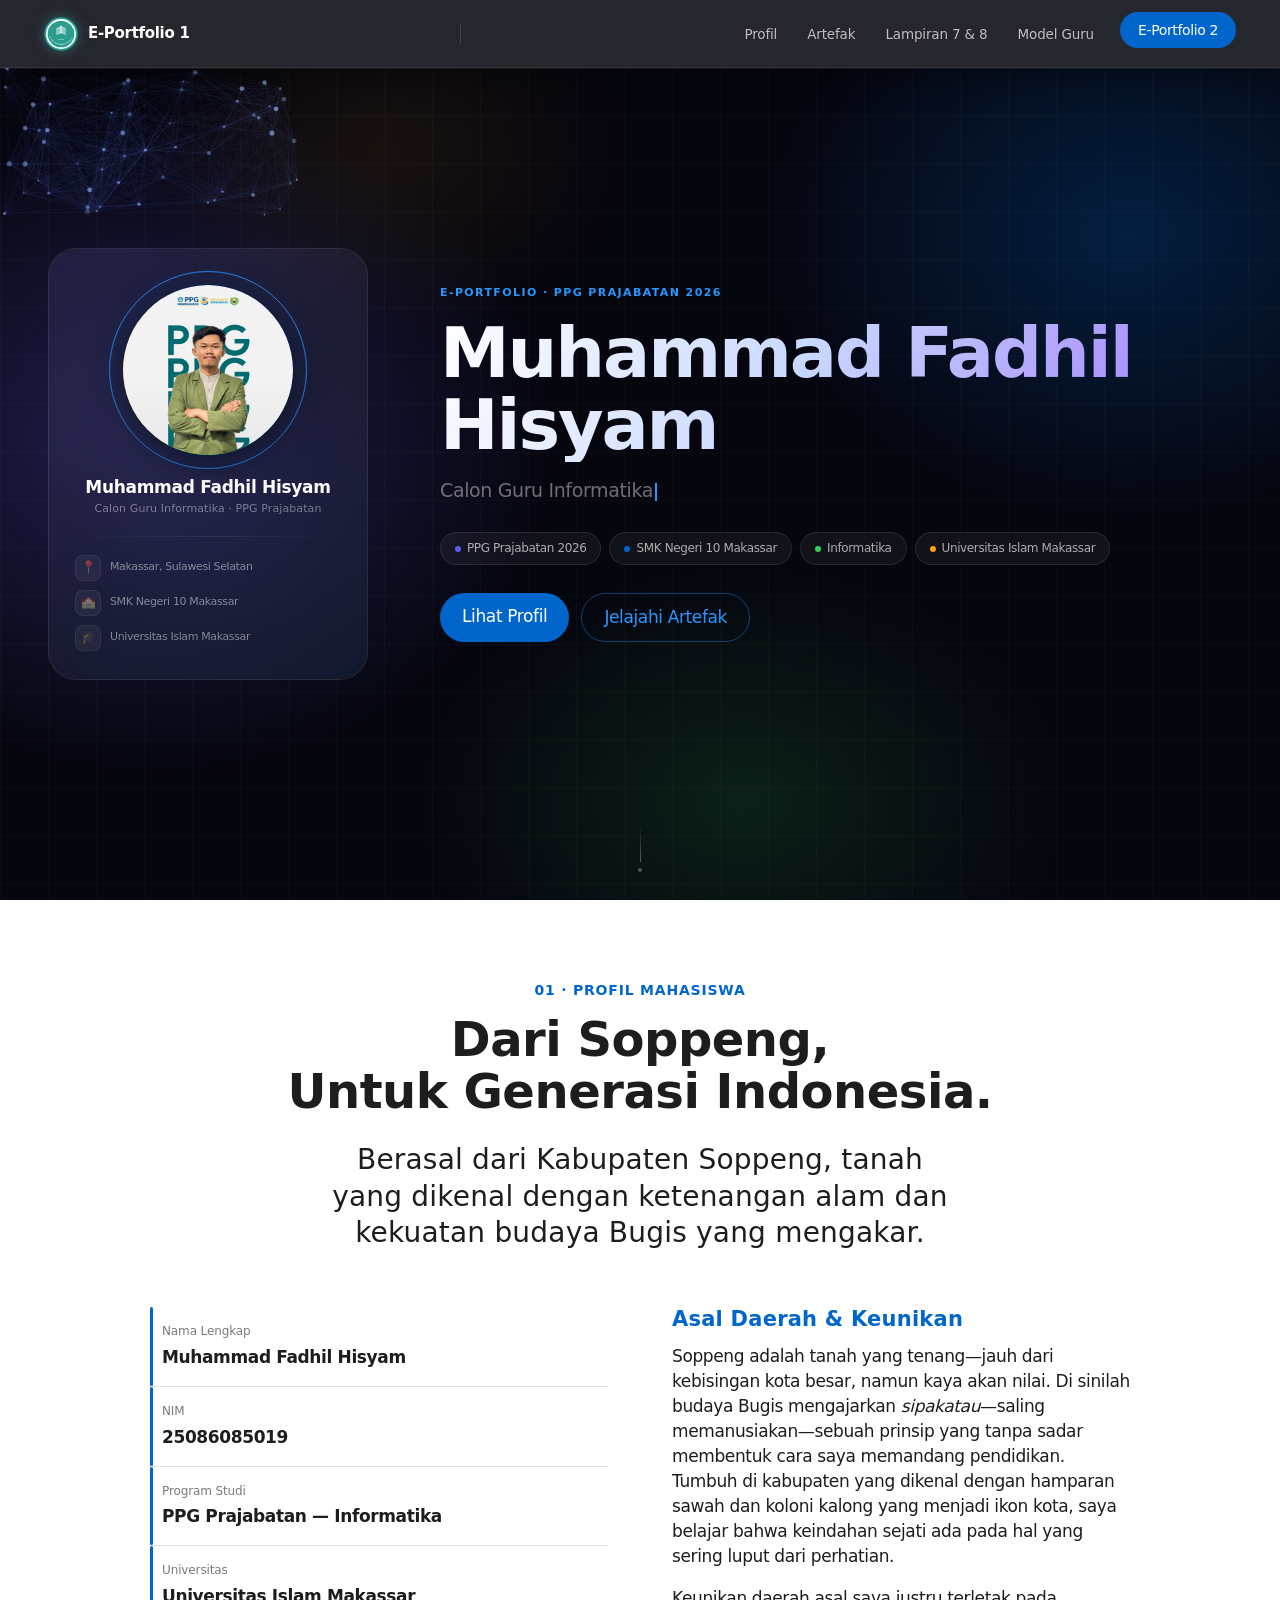
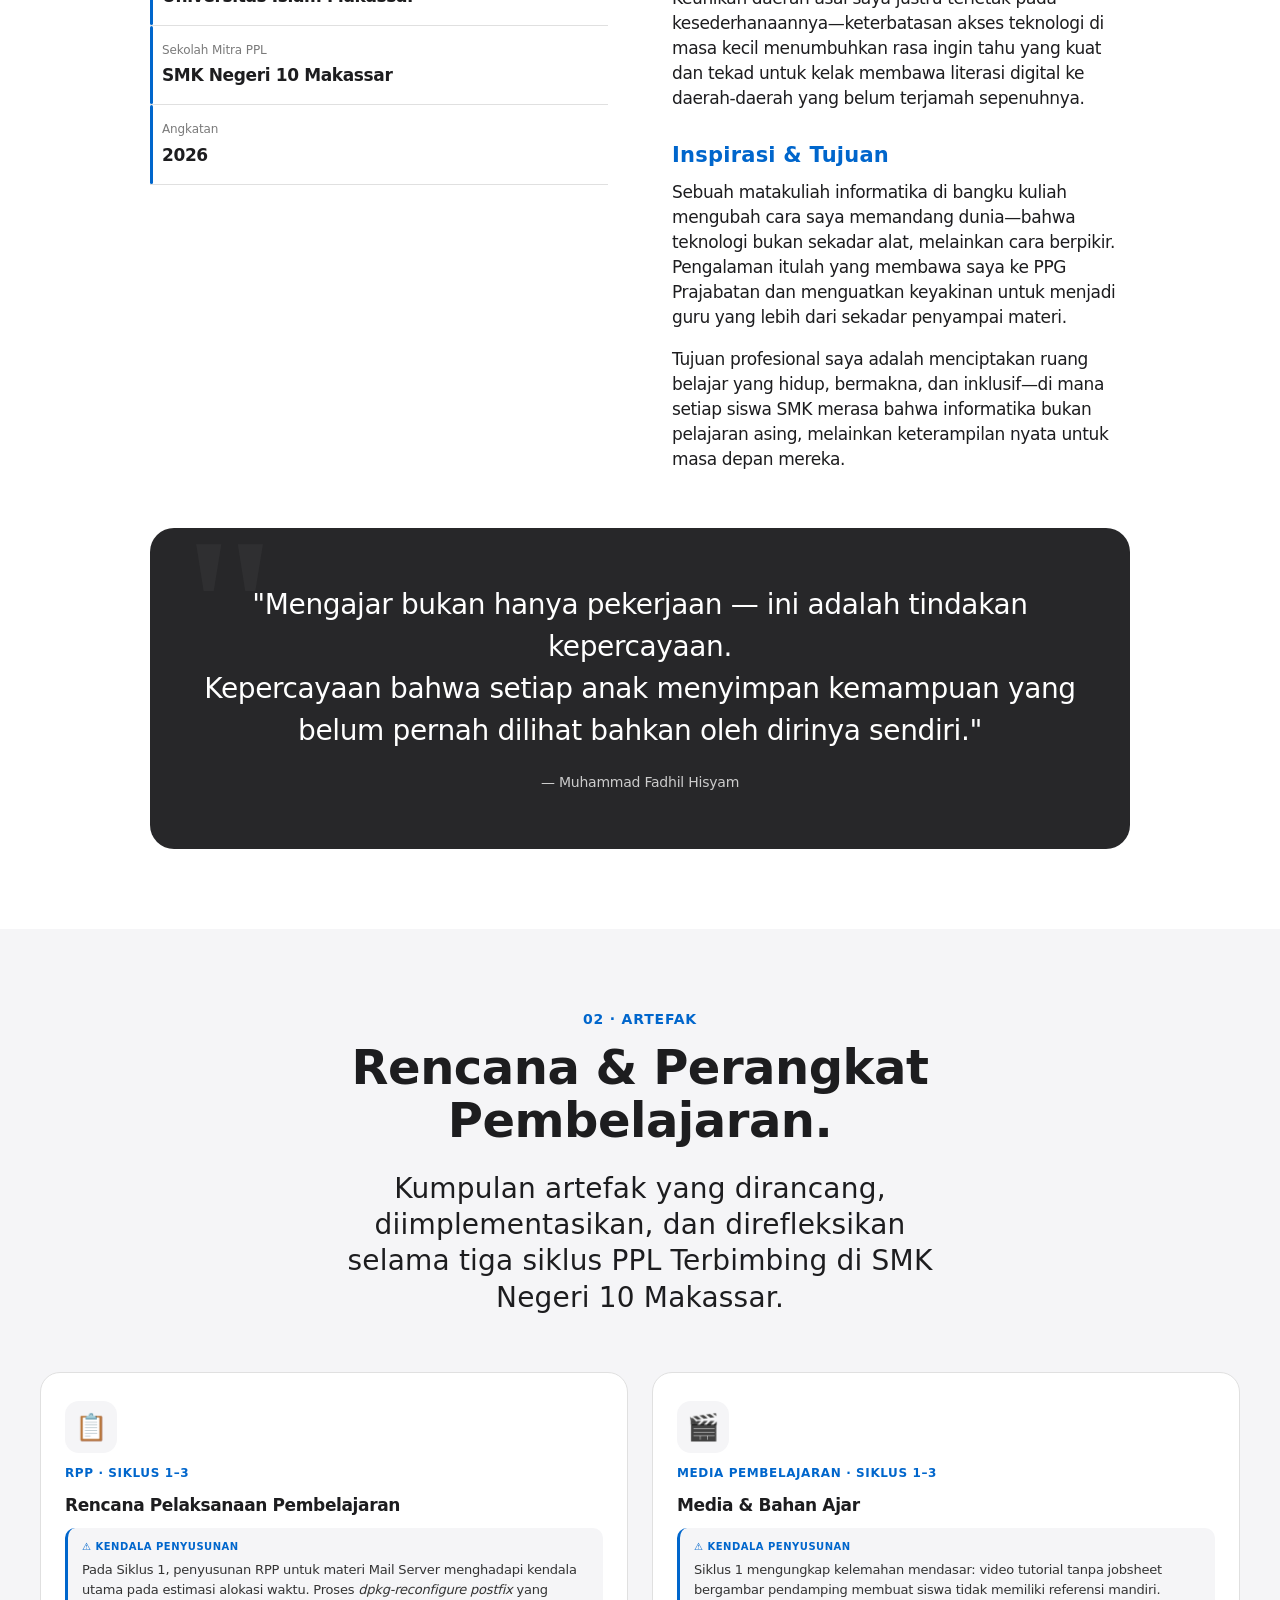
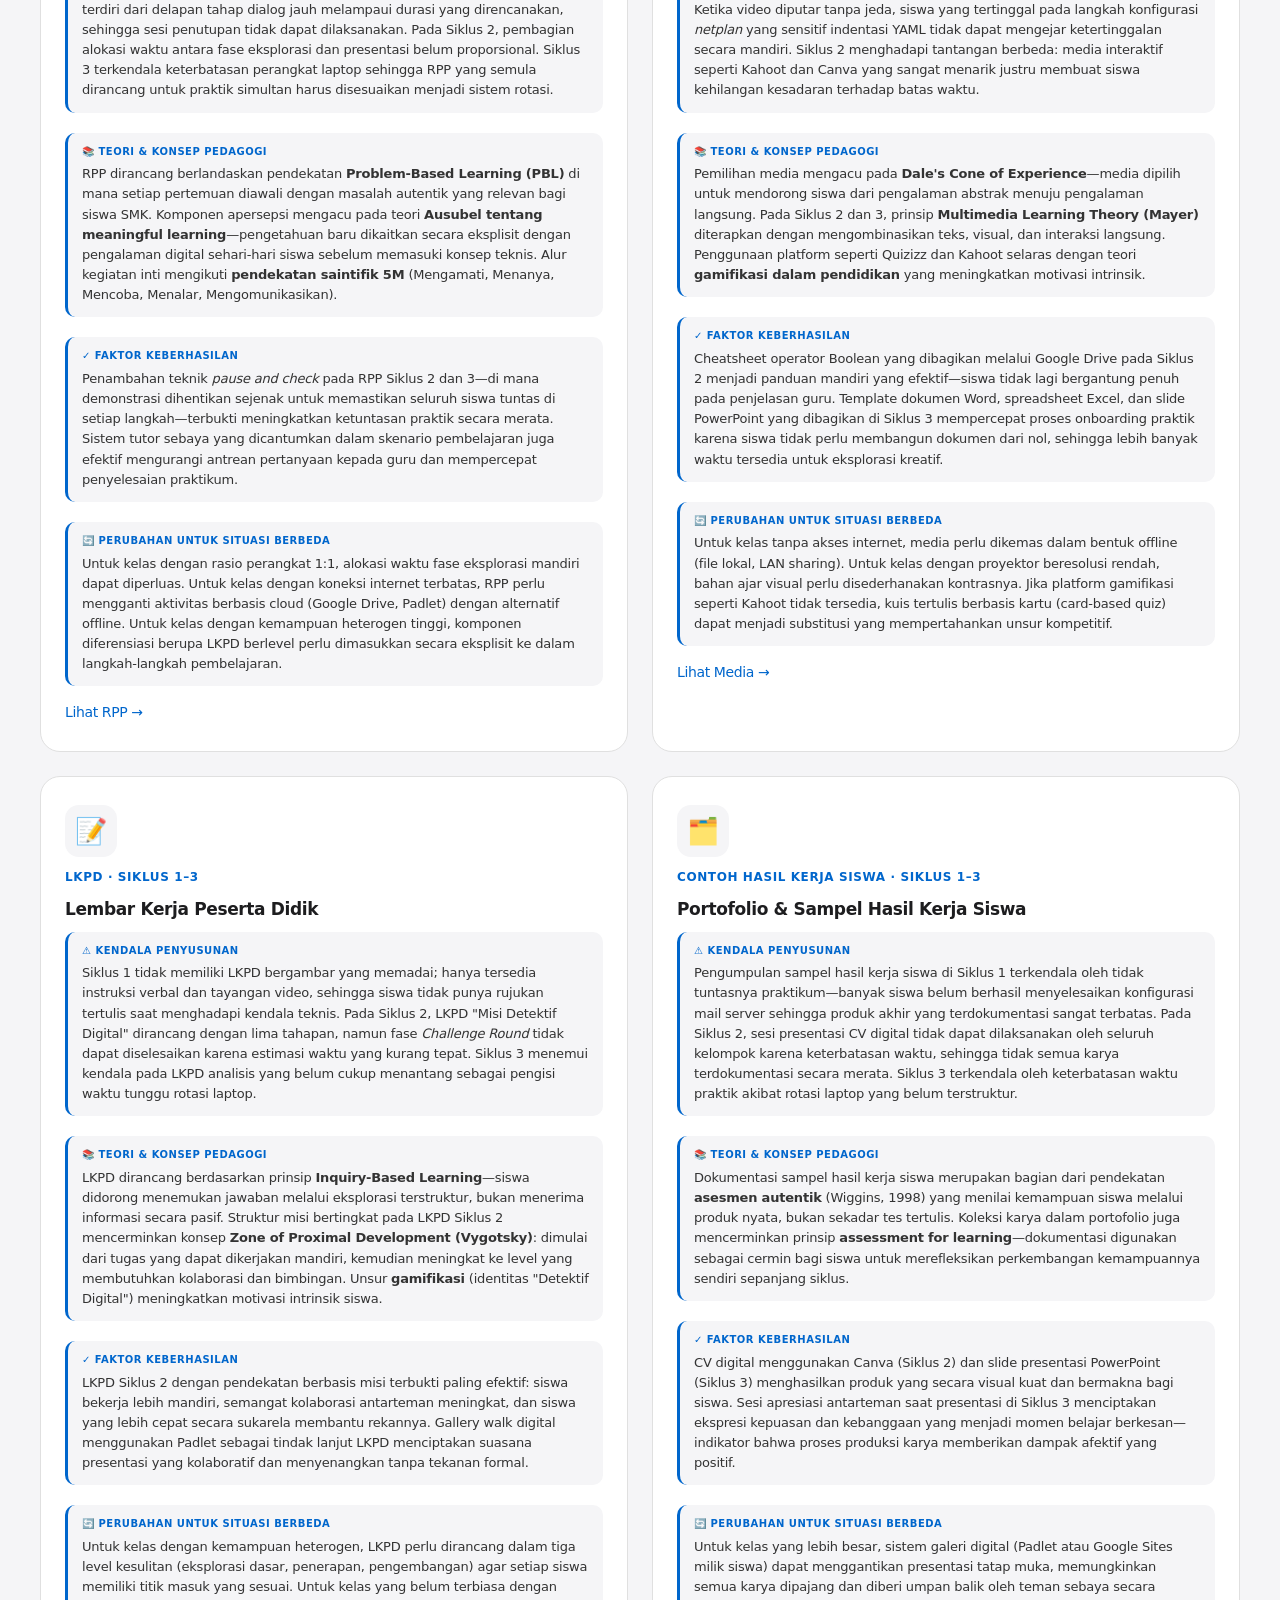
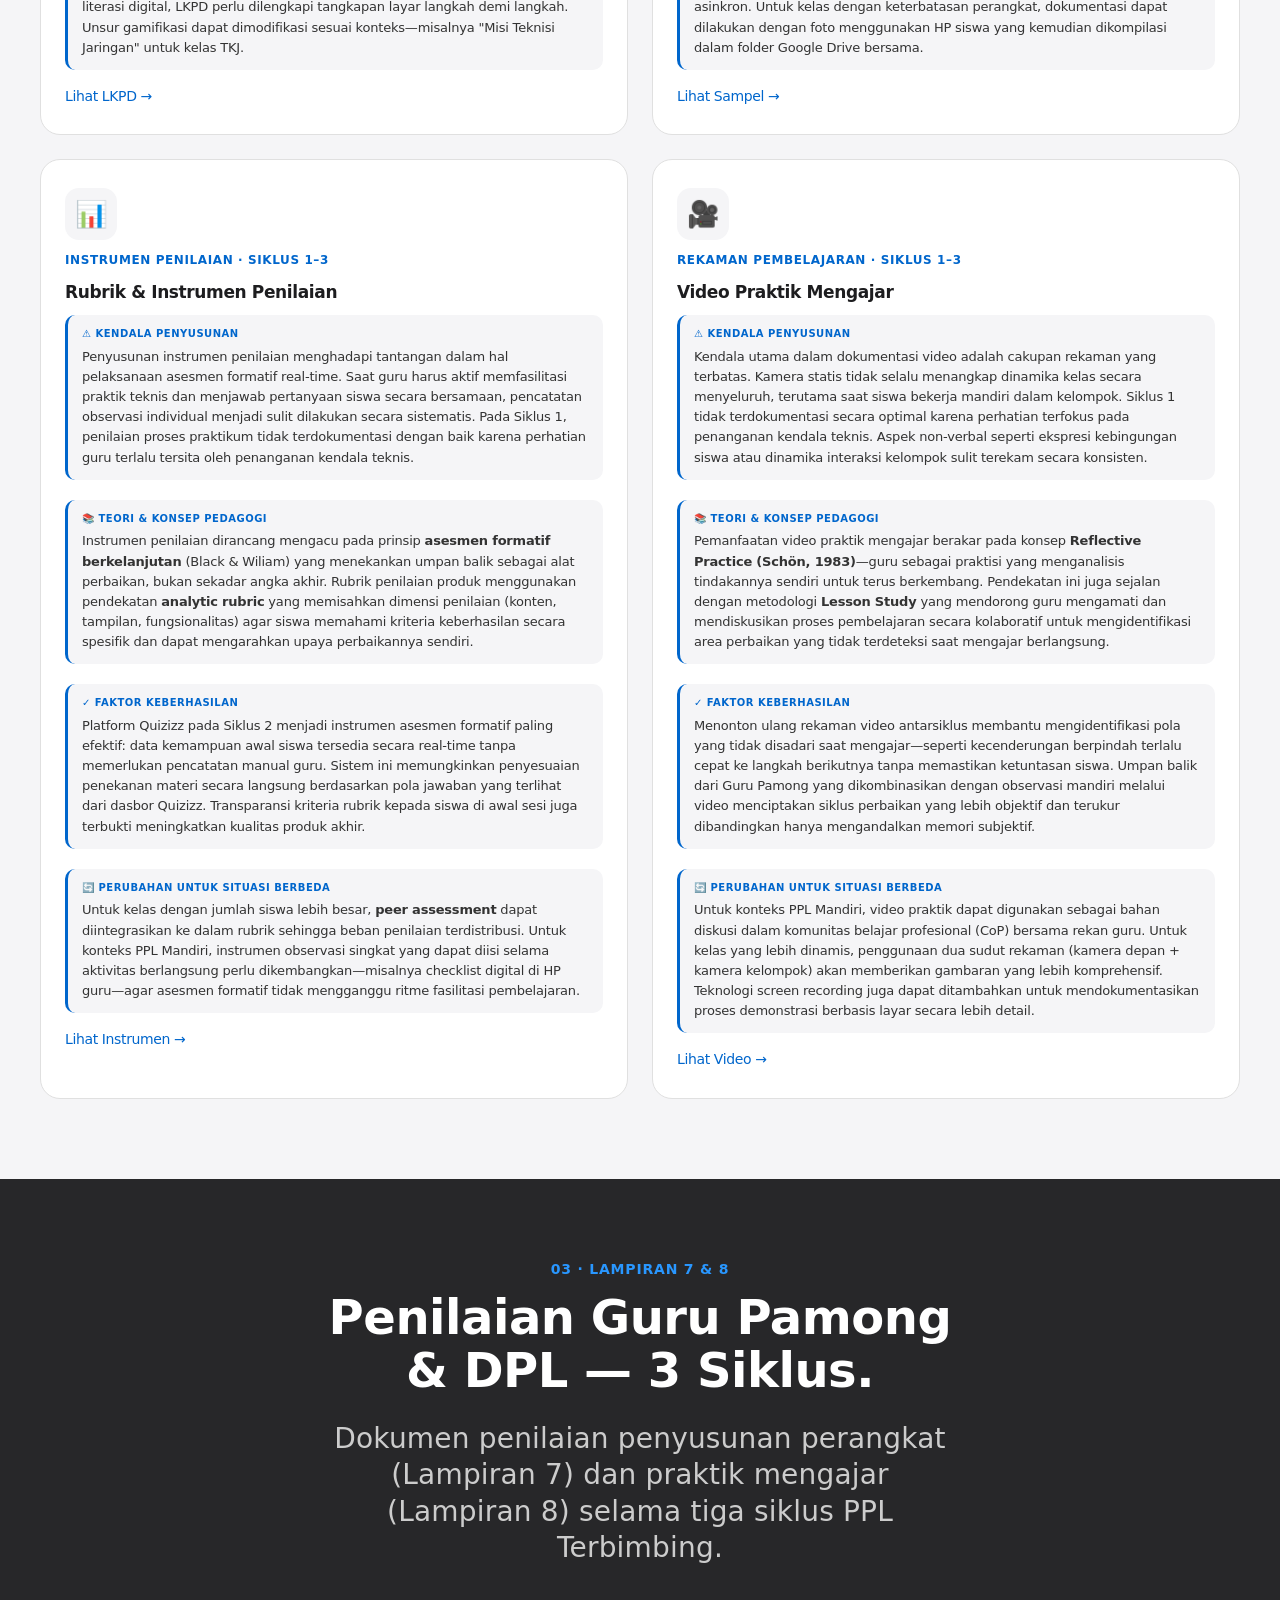
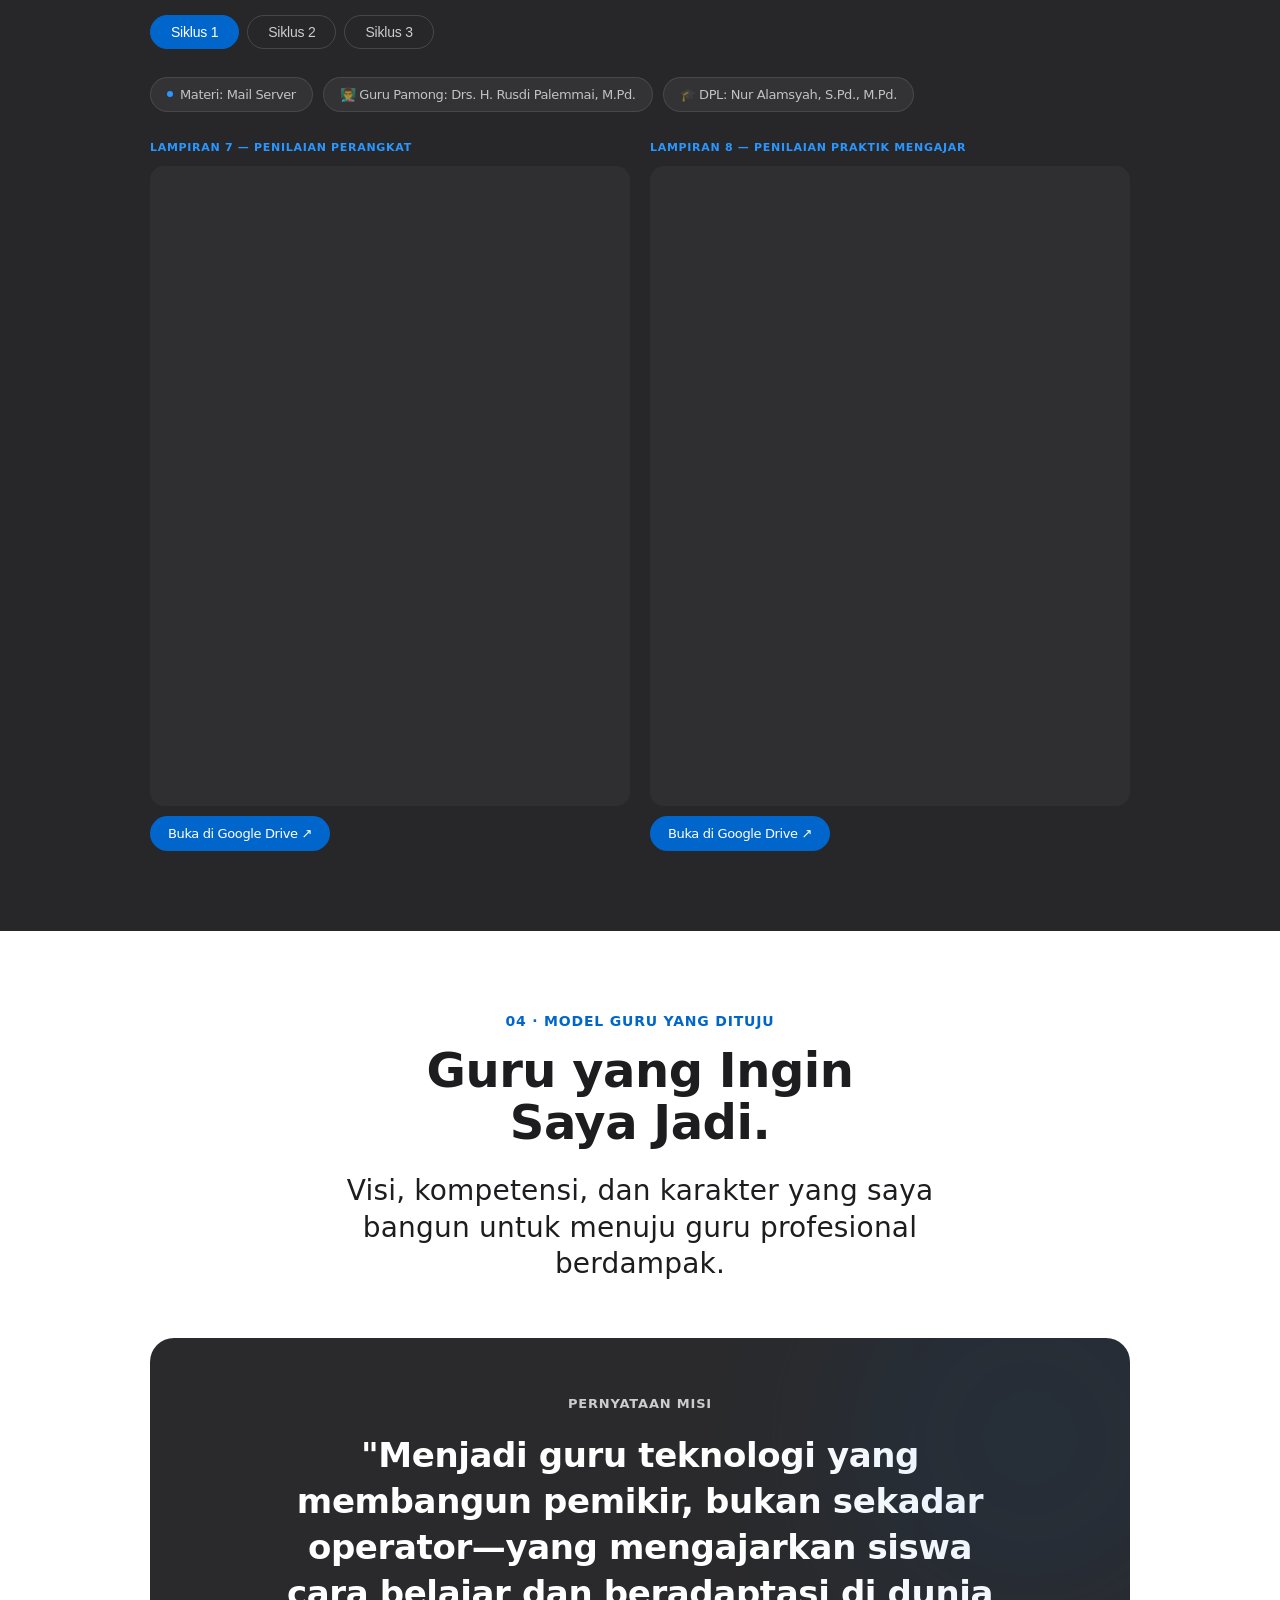
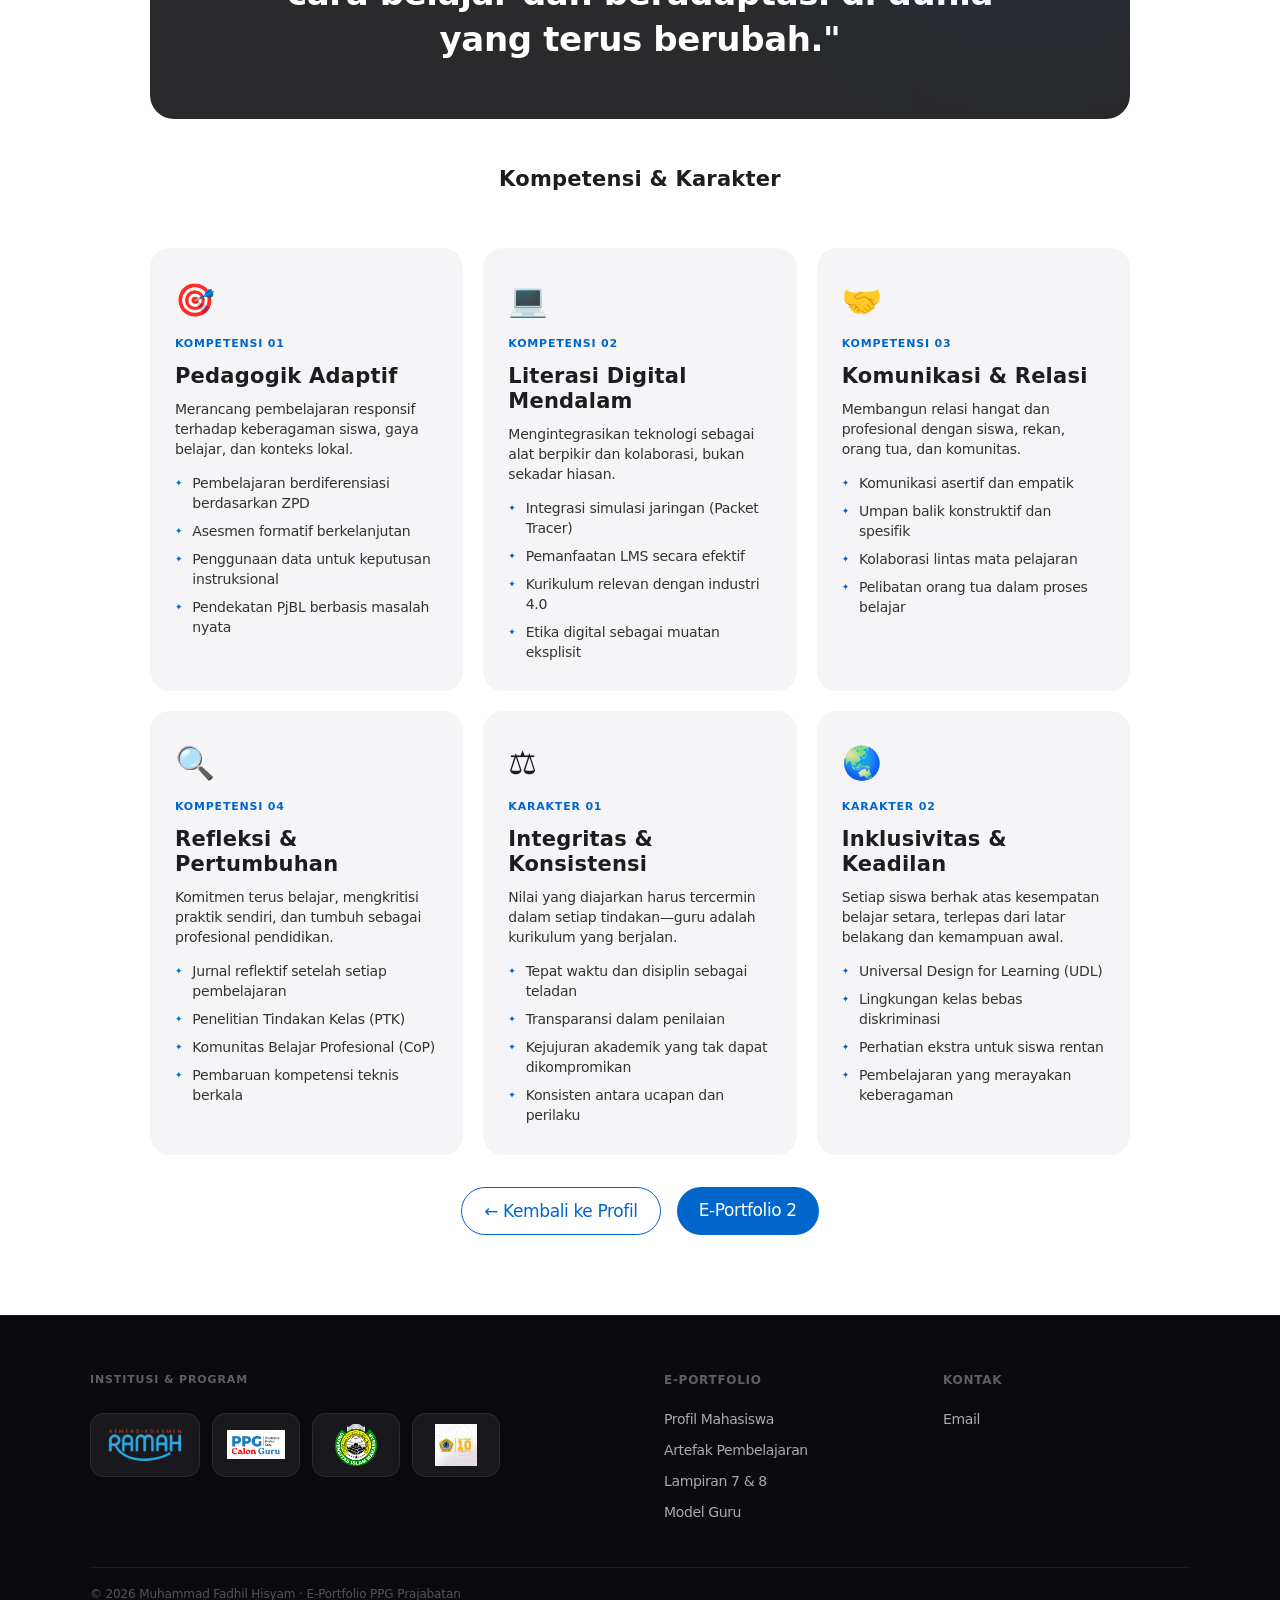
==== commit ee415e54: "Add PPL SMKN 10 badge as favicon and navbar logo across all pages" ====
--- a/eporto1/index.html
+++ b/eporto1/index.html
@@ -4,6 +4,7 @@
   <meta charset="UTF-8" />
   <meta name="viewport" content="width=device-width, initial-scale=1.0" />
   <title>E-Portfolio 1 — Muhammad Fadhil Hisyam</title>
+  <link rel="icon" type="image/svg+xml" href="../assets/logos/badge-ppl.svg">
   <style>
     *, *::before, *::after { box-sizing: border-box; margin: 0; padding: 0; }
 
@@ -115,14 +116,12 @@
       align-items: center;
       gap: 10px;
     }
-    .global-nav__brand::before {
-      content: '';
+    .global-nav__brand-badge {
+      width: 34px; height: 34px;
+      border-radius: 50%;
+      flex-shrink: 0;
       display: block;
-      width: 8px; height: 8px;
-      border-radius: 50%;
-      background: var(--primary);
-      box-shadow: 0 0 8px rgba(0,102,204,0.8);
-      flex-shrink: 0;
+      filter: drop-shadow(0 0 6px rgba(42,157,143,0.55));
     }
     .global-nav__divider {
       width: 1px;
@@ -1281,7 +1280,10 @@
 
   <!-- ── UNIFIED NAV ── -->
   <nav class="global-nav" id="globalNav">
-    <a class="global-nav__brand" href="#">E-Portfolio 1</a>
+    <a class="global-nav__brand" href="#">
+      <img class="global-nav__brand-badge" src="../assets/logos/badge-ppl.svg" alt="Badge PPL SMKN 10 Makassar">
+      E-Portfolio 1
+    </a>
     <span class="global-nav__divider" aria-hidden="true"></span>
     <ul class="global-nav__links" id="navLinks">
       <li><a href="#profil">Profil</a></li>
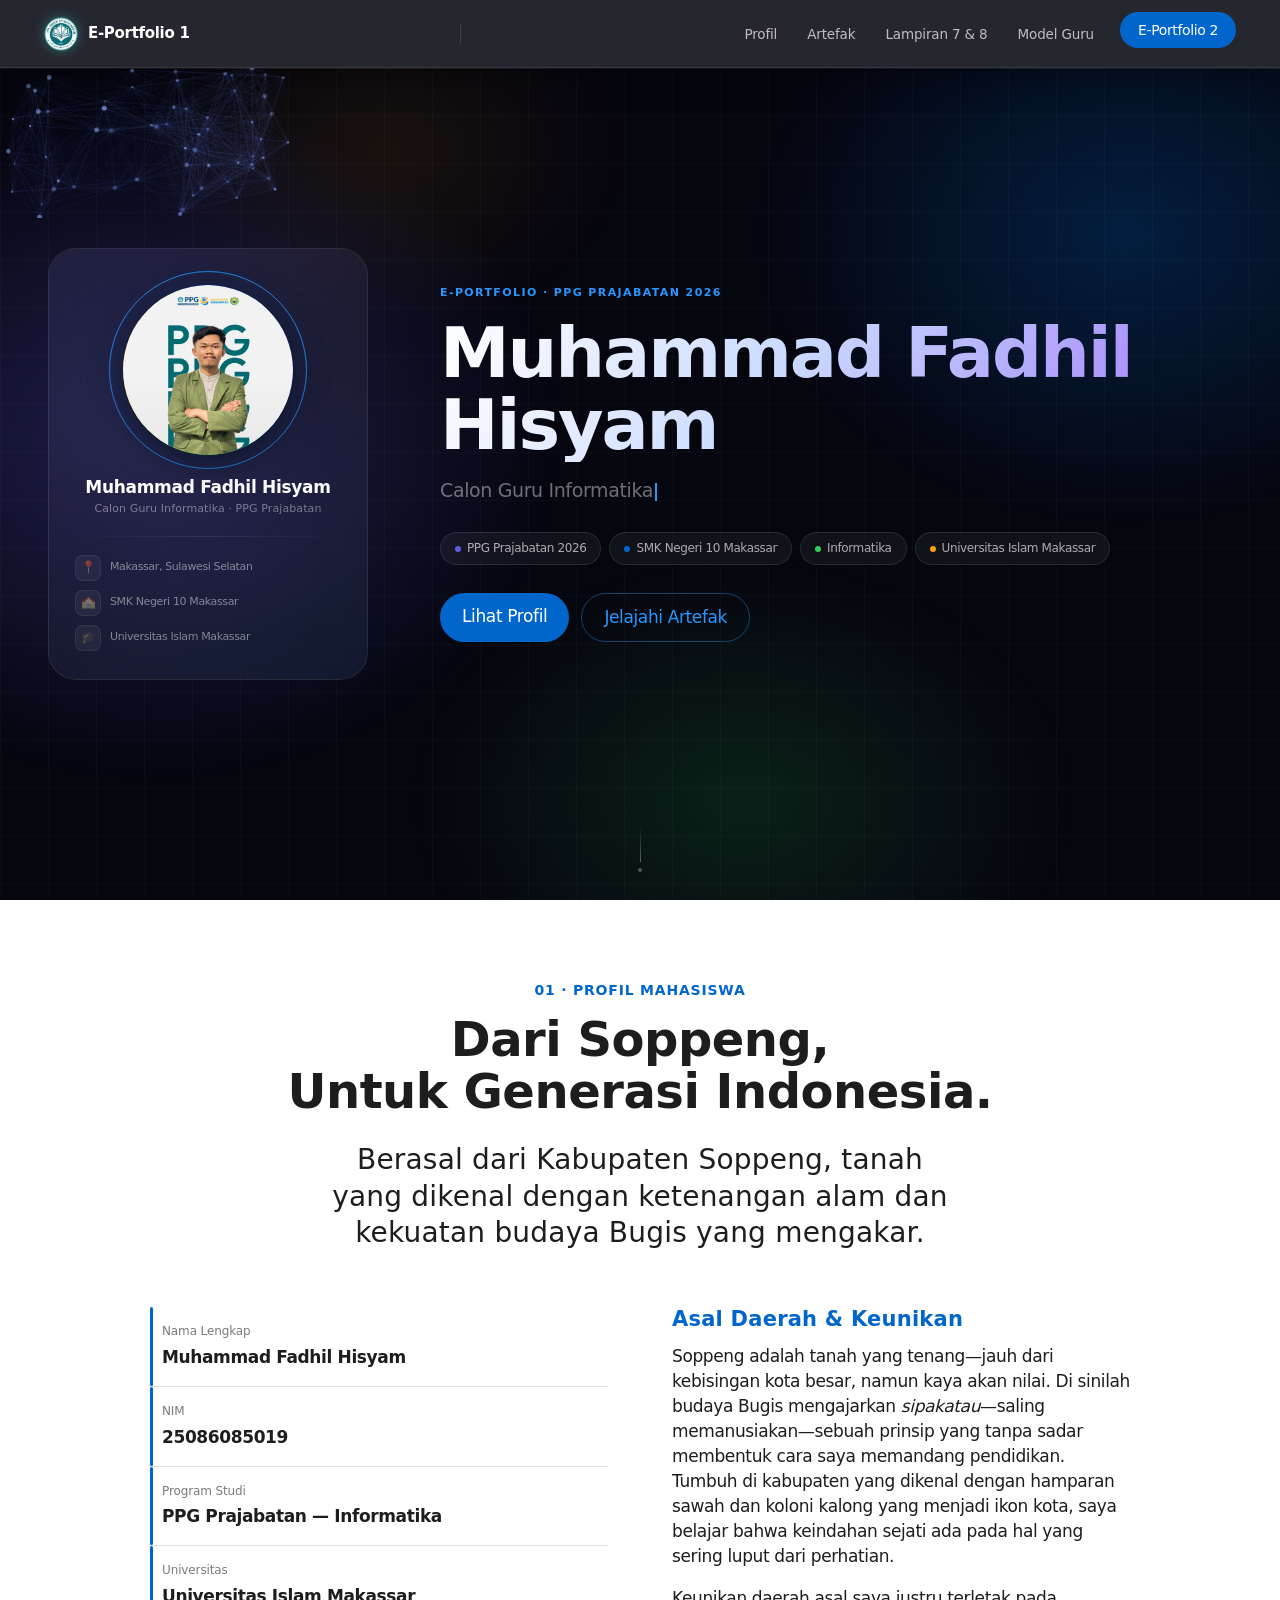
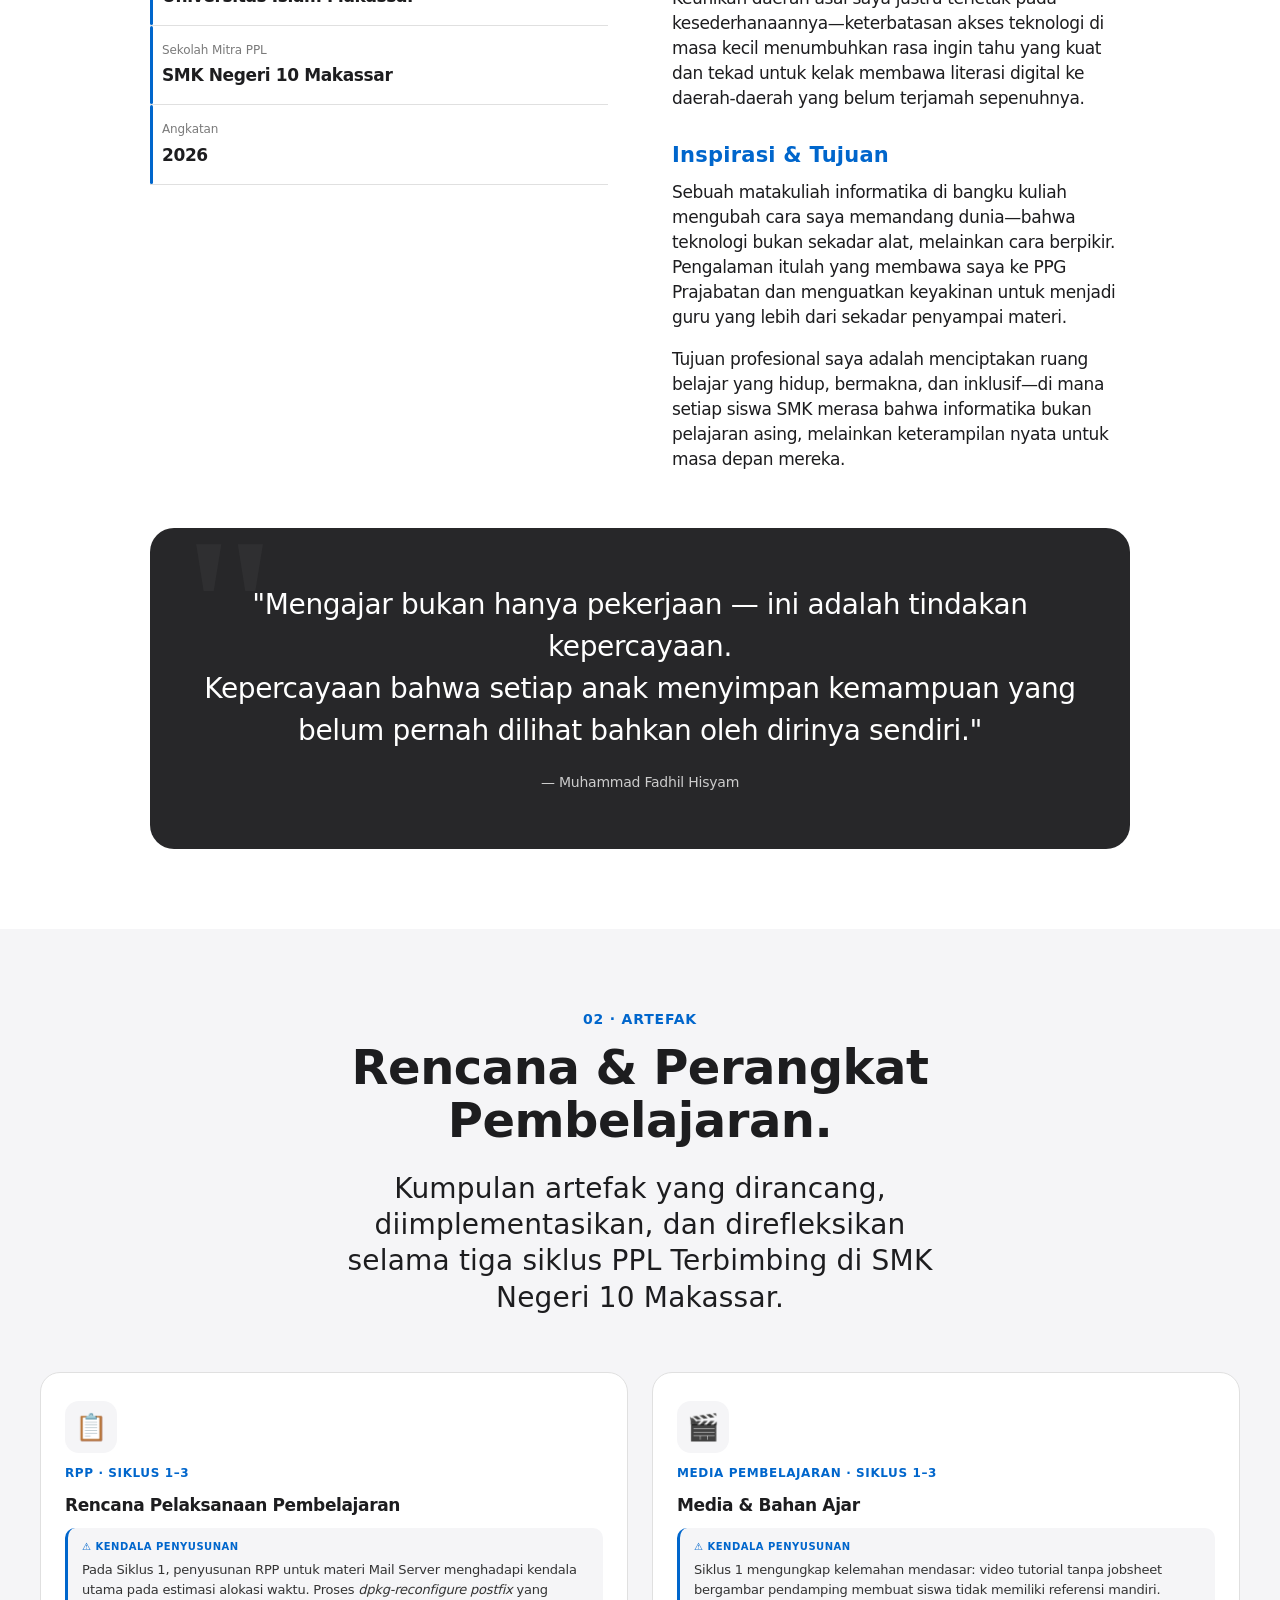
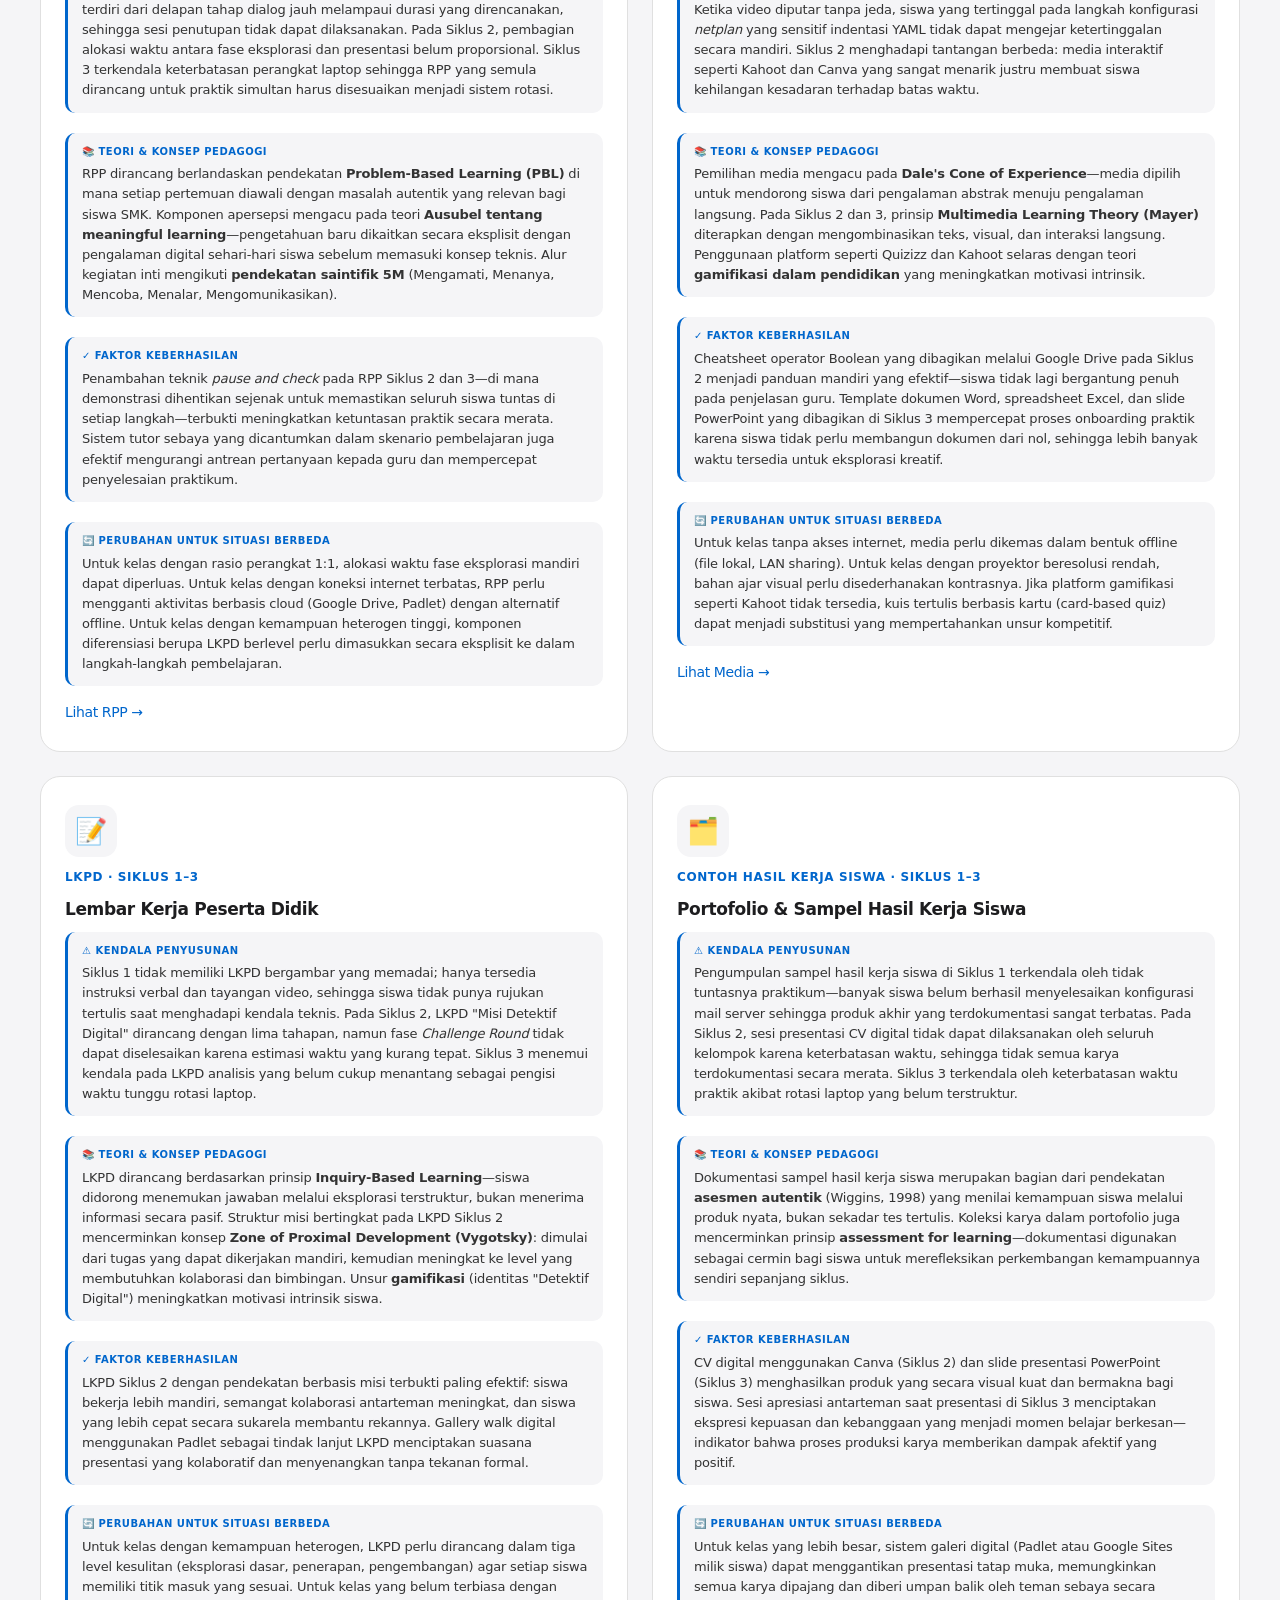
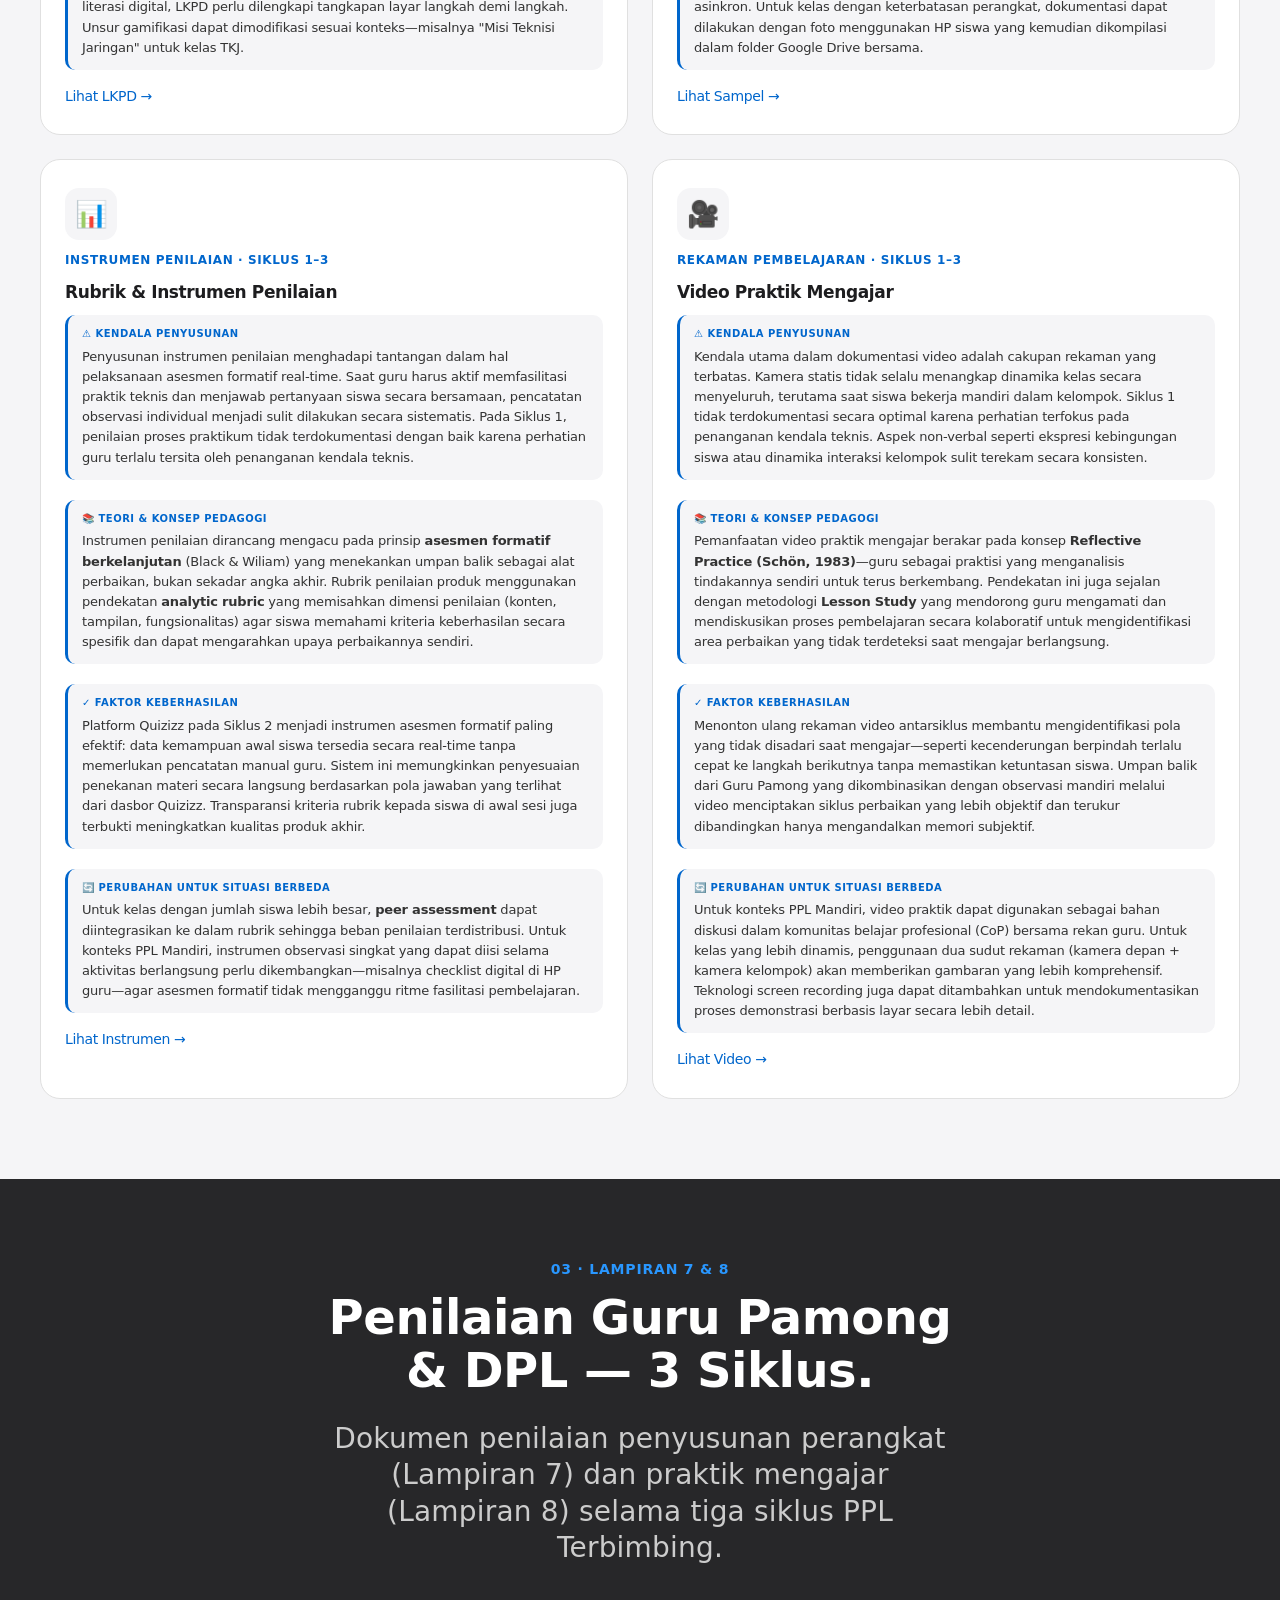
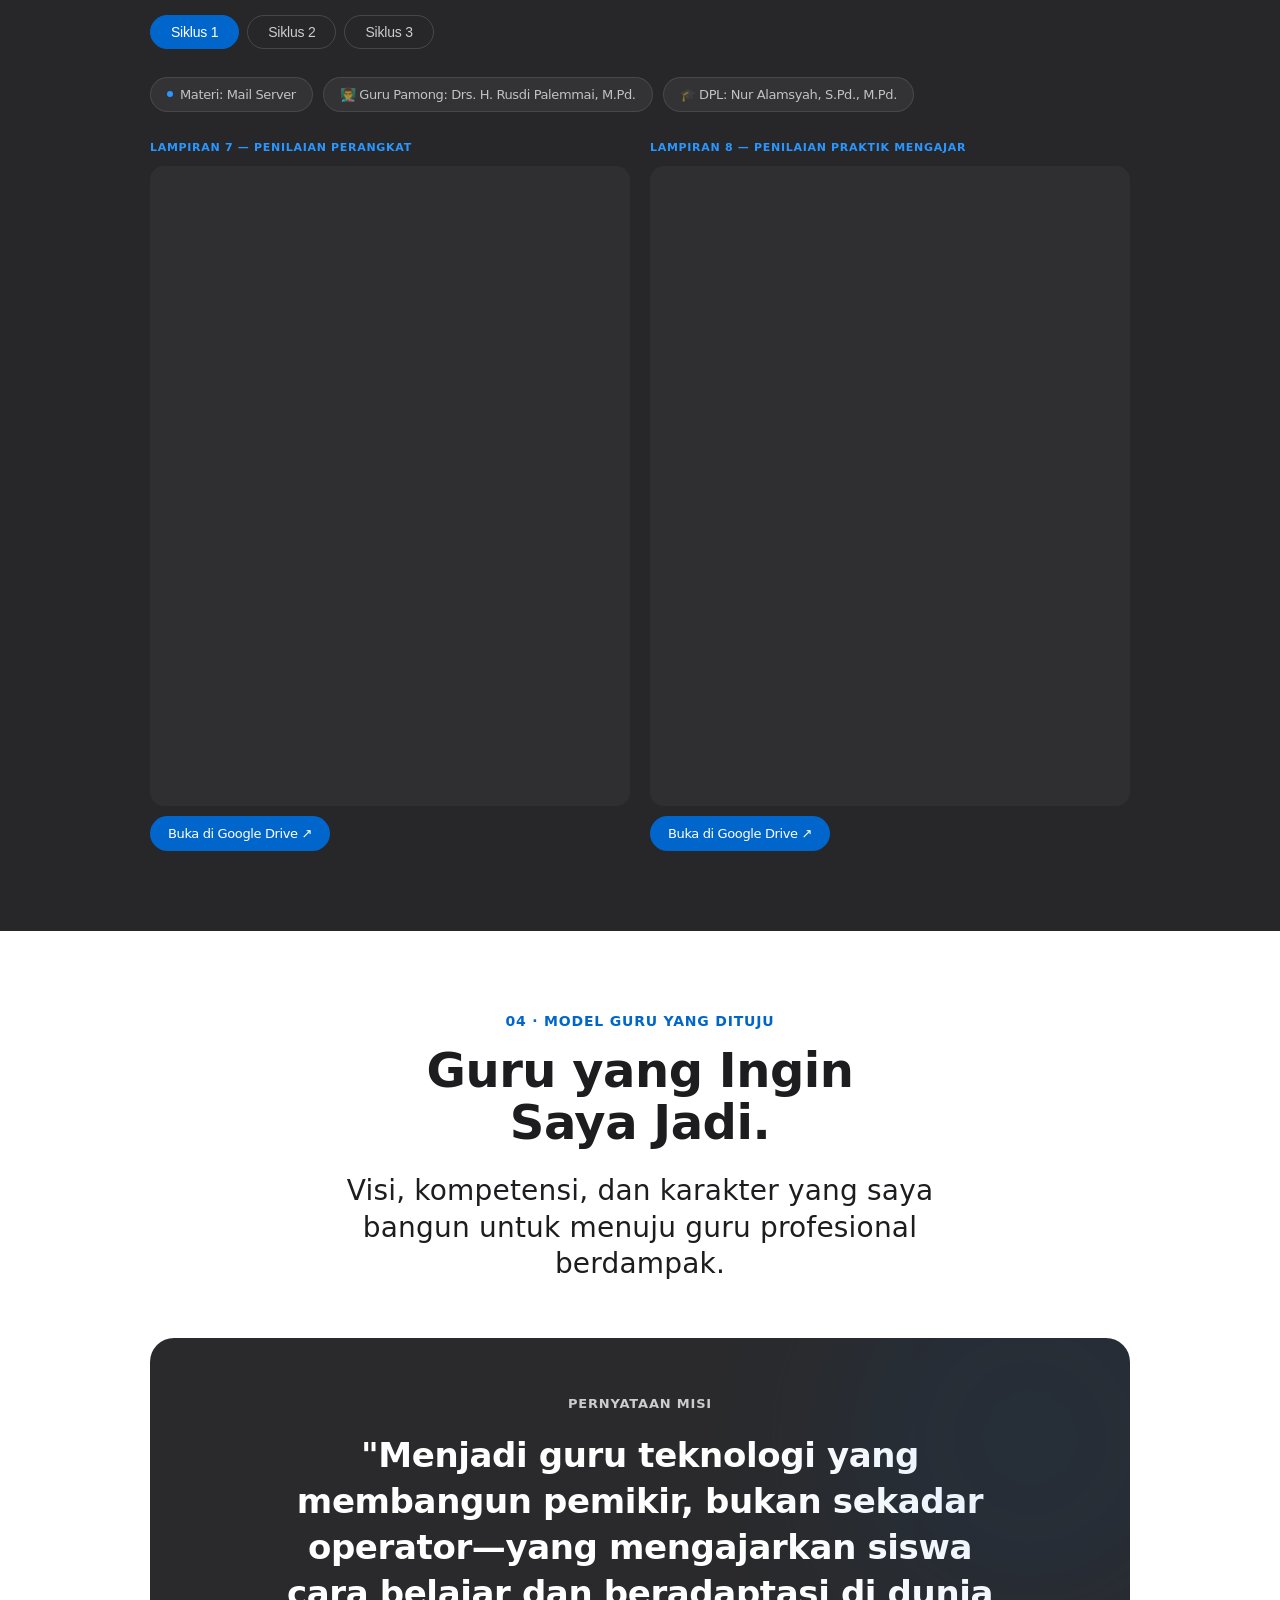
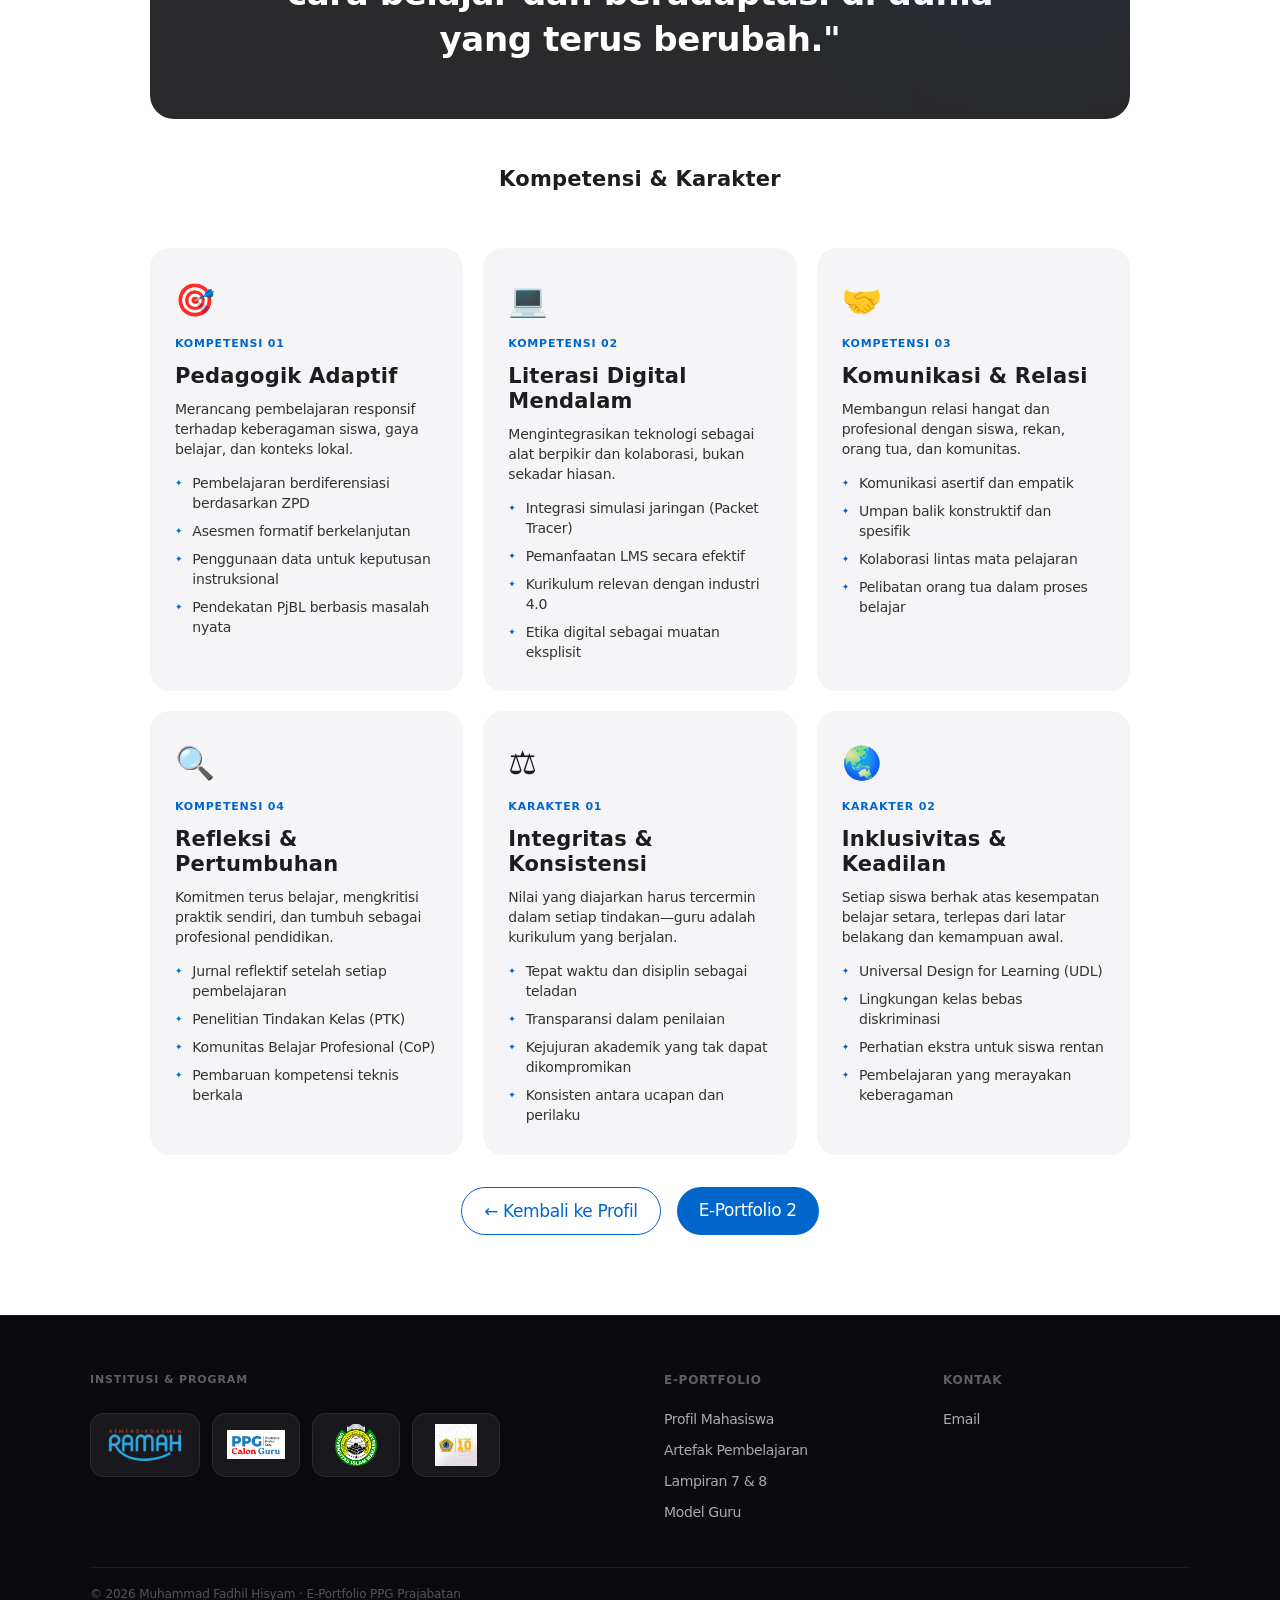
==== commit f54385db: "Update index.html" ====
--- a/eporto1/index.html
+++ b/eporto1/index.html
@@ -4,7 +4,7 @@
   <meta charset="UTF-8" />
   <meta name="viewport" content="width=device-width, initial-scale=1.0" />
   <title>E-Portfolio 1 — Muhammad Fadhil Hisyam</title>
-  <link rel="icon" type="image/svg+xml" href="../assets/logos/badge-ppl.svg">
+  <link rel="icon" type="image/svg+xml" href="../assets/logos/logo-ppl.png">
   <style>
     *, *::before, *::after { box-sizing: border-box; margin: 0; padding: 0; }
 
@@ -1281,7 +1281,7 @@
   <!-- ── UNIFIED NAV ── -->
   <nav class="global-nav" id="globalNav">
     <a class="global-nav__brand" href="#">
-      <img class="global-nav__brand-badge" src="../assets/logos/badge-ppl.svg" alt="Badge PPL SMKN 10 Makassar">
+      <img class="global-nav__brand-badge" src="../assets/logos/logo-ppl.png" alt="Badge PPL SMKN 10 Makassar">
       E-Portfolio 1
     </a>
     <span class="global-nav__divider" aria-hidden="true"></span>
